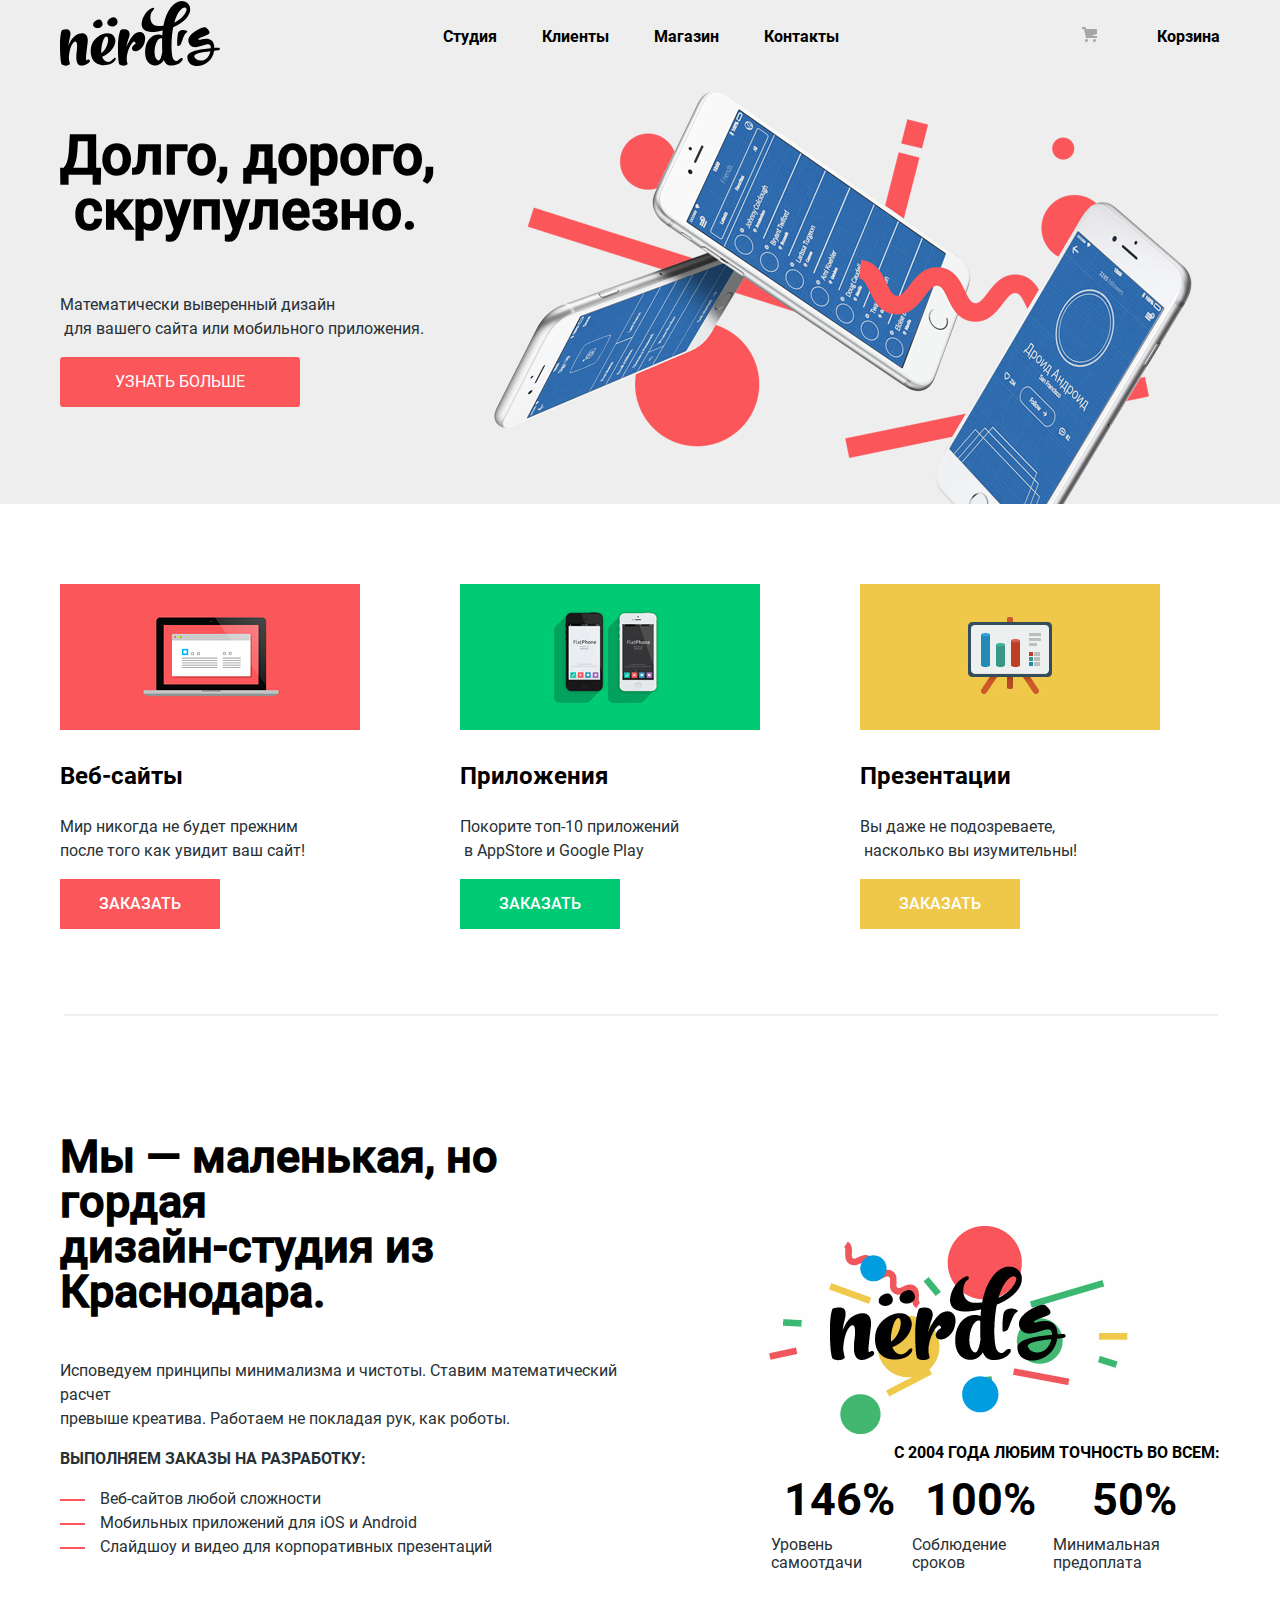
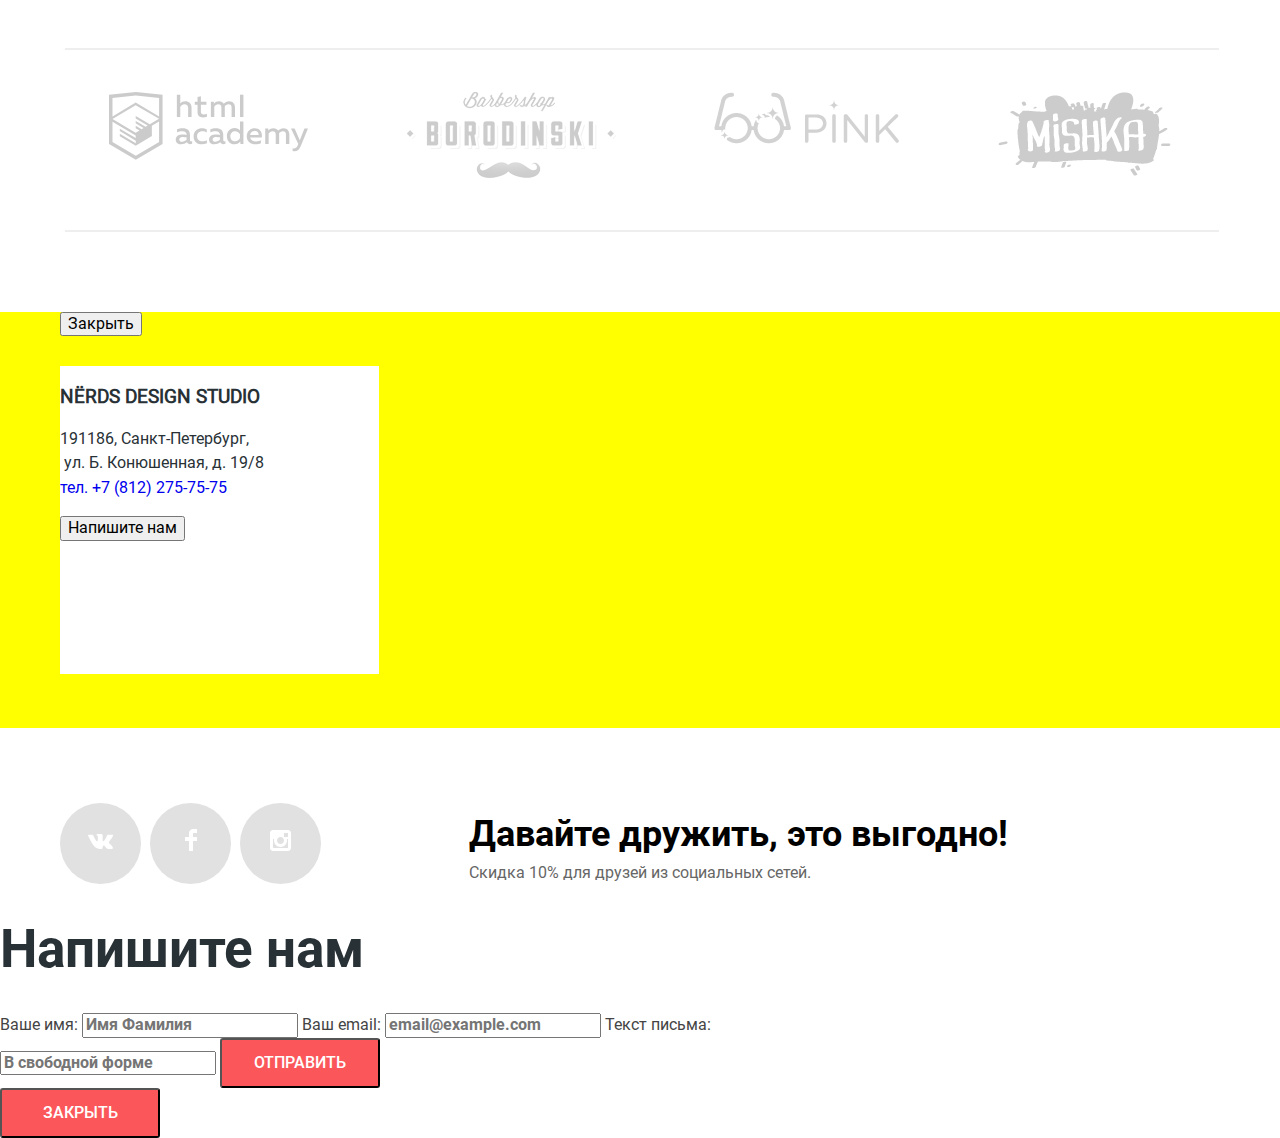
==== index.html @ 0675bfbb "Главная на FLEX" ====
<!DOCTYPE HTML>
<html class="page" lang="ru">
<head>
	<meta charset="utf-8">
	<title>Проект Nerds</title>
  <link rel="stylesheet"  href="css/normolize.css">
  <link rel="stylesheet"  href="css/style.css">
  <link rel="icon" href="favicon.ico">
</head>

<body class="page-body">

<header class="main-header">

		<nav class="main-nav">
			<div class="main-nav-wrapper">
			 <div class="container">
		      <a class="main-logo" href="index.html" ><img src="img/nerds-logo.svg" width="160" height="65" alt="логотип Нердс"></a>
     <ul class="nav-list">
			<li class="nav-item"><a href="blank.html">Студия
			</a></li>
			<li class="nav-item"><a href="blank.html">Клиенты</a></li>
			<li class="nav-item"><a href="catalog.html">Магазин</a></li>
			<li class="nav-item"><a href="blank.html">Контакты</a></li>
		</ul>
		<div class="icon-cart">
      <a class="item-cart" href="blank.html">

        Корзина</a>
    </div>
</div>
</div>
	  </nav>

</header>

<div class="main-slider-wrapper">
<section class="slider" >

	    <h1>Проект Нёрдс</h1>
          <h2>Слайдер</h2>

<div class="container">
		<ul class="slider-list" >

			<li class="slide1">


        <div class="slide1-info"> <h3>Долго, дорого,<br>  скрупулезно.</h3>
		<p>Математически выверенный дизайн<br>  для вашего сайта или мобильного приложения.</p>
		<a class="slider-info" href="blank.html">УЗНАТЬ БОЛЬШЕ</a>
        </div>
  <div class="slide1-img"><img src="img/nerds-index-slide1.png" width="760" height="430" alt="слайд с телефонами">
  </div>
        <div  class="slide-radio">
          <input type="radio" name="slider" value="1" checked >
          <input type="radio" name="slider" value="2">
          <input type="radio" name="slider" value="3">
        </div>
  </li>

				<li class="slide2">
					<h3>Любим математику  как никто другой</h3>
		<p>Никакого креатива, только математические формулы<br> для расчета идеальных пропорций</p>
          <a class="slider-info" href="blank.html">УЗНАТЬ БОЛЬШЕ</a>
		<img src="img/nerds-index-slide2.png" width="760" height="431" alt="слайд с мониторами">
				</li>
				<li class="slide3">
					<h3>Только ночь,
только хардкор</h3>
		<p>Работать днем, как все? Мы против этого.<br>
Ближе к полуночи работа только начинается.</p>
          <a class="slider-info" href="blank.html">УЗНАТЬ БОЛЬШЕ</a>
		<img src="img/nerds-index-slide3.png" width="760" height="431" alt="слайд с планшетами">
        </li>
			</ul>
 </div>
  </section></div>


   	<section class="services">
     		<h2>Наши работы</h2>
<div class="container">
		<ul class="services-list">

			<li class="services-web">
				<img src="img/illustration-1.png" width="300" height="146" alt="фото компьютера">
				<h3>Веб-сайты</h3>
				<p>Мир никогда не будет прежним <br> после того как увидит ваш сайт!</p>
				<a class="services-order">заказать</a>
			  </li>
			<li class="services-app">
				<img src="img/illustration-2.png" width="300" height="146" alt="фото телефонов">
				<h3>Приложения</h3>
				<p>Покорите топ-10 приложений <br>  в AppStore и Google Play</p>
				<a class="services-order">заказать</a>
			</li>
			<li class="services-presentetion">
				<img src="img/illustration-3.png" width="300" height="146" alt="фото экрана">
				<h3>Презентации</h3>
				<p>Вы даже не подозреваете, <br>  насколько вы изумительны!</p>
				<a class="services-order">заказать</a>
			</li>
					</ul></div>
	</section>

<div class="container">
	<section class="advantages">

		<h2>Преимушества</h2>
			<div class="advantages-info">
				<h3>Мы — маленькая, но гордая  <br>дизайн-студия из Краснодара.</h3>
				<p>Исповедуем принципы минимализма и чистоты. Ставим математический расчет  <br>превыше креатива. Работаем не покладая рук, как роботы.</p>
        <strong>Выполняем заказы на разработку:</strong>
        <ul class="info-list">
					<li class="info-item">	Веб-сайтов любой сложности</li>
					<li class="info-item">	Мобильных приложений для iOS и Android</li>
					<li class="info-item">	Слайдшоу и видео для корпоративных презентаций</li>
				</ul>
			</div>
			<div class="advantages-statistick">
			<img src="img/nerds-illustration1.png" width="360" height="208" alt="логотип Нердс" >
			<table class="table">
				<caption class="caption"><b>с 2004 года Любим точность во всем:</b></caption>
		<thead>
    <tr>
        <td>146%</td>
				<td>100%</td>
				<td>50%</td></tr>
		</thead>
		<tbody>
    <tr>
				<td>Уровень самоотдачи</td>
				<td>Соблюдение  сроков</td>
				<td>Минимальная  предоплата</td>
    </tr>
		</tbody>
			</table>
	</div>

	</section>
</div>
<div class="container">
	<section class="sites">

		<h2>Наши работы</h2>
		<ul class="sites-list">
			<li class="sites-item">
				<a href="http://https://htmlacademy.ru/"><img src="img/Group5.svg" width="199" height="67" alt="логотип htmlacademy"></a>
			</li>
			<li class="sites-item">
				<a href="blank.html"><img src="img/logo-2.svg" width="209" height="90" alt="логотип бородинский" ></a>
			</li>
			<li class="sites-item">
				<a href="blank.html"><img src="img/logo-3.svg" width="185" height="52" alt="логтип пинк"></a>
			</li>
			<li class="sites-item">
				<a href="blank.html"><img src="img/logo-4.svg" width="173" height="84" alt="логотип мишка"></a>
			</li>
		</ul>

	</section>
</div>

<footer class="footer">
  <section class="location">
  <h2>Как до нас добраться</h2>
  <div class="container"><div class="contacts">


		<h3>NЁRDS DESIGN STUDIO</h3>
		<p>191186, Санкт-Петербург,<br>  ул. Б. Конюшенная, д. 19/8  <br><a href="tel:+78122757575">тел. +7 (812) 275-75-75</a></p>
		<button type="submit">Напишите нам</button>

	</div>
  <button class="btn-close" type="button" >Закрыть</button></div>
</section>
  <div class="container">

    <div class="main-footer">
  	<ul class="social-list">
		<li class="social-item"><a href="blank.html"><img src="img/vk-icon.svg" width="26" height="15" alt="мы в вконтакте"> </a>
		</li>
		<li class="social-item"><a href="blank.html"><img src="img/fb-icon.svg" width="12" height="22" alt="мы в фейсбуке"> </a>
		</li>
		<li class="social-item"><a href="blank.html"><img src="img/insta-icon.svg" width="21" height="21" alt="мы в инстаграме"> </a></li>
	</ul>
    <div class="social-info">
	<h3>Давайте дружить, это выгодно!</h3>
	<p>Скидка 10% для друзей из социальных сетей.</p>
  </div>
    </div>
    </div>
</footer>
<section class="info-send">
	<h3>Напишите нам</h3>
  <div class="modal-form"  >
	<form class="form-login"  action="https://echo.htmlacademy.ru" method="post">
		<label class="user" for="fname">Ваше имя:</label>
		<label class="username"><input class="login-user" type="text" id="fname" name="fname" placeholder="Имя Фамилия"></label>
		<label class="user" for="send-email">Ваш email:</label>
		<label class="email">
		<input  type="email" id="send-email" name="send-email" placeholder="email@example.com"></label>
		<label class="user" for="text-letter">Текст письма:</label>
		<label class="text"><input  type="text" id="text-letter" name="text-letter" placeholder="В свободной форме"></label>
		<button class="btn btn-send " type="submit">Отправить</button>
</form>
  </div>
<button class="btn btn-close" type="button" >закрыть</button>
</section>



</body>
</html>
---- css/normolize.css ----
/*! normalize.css v8.0.1 | MIT License | github.com/necolas/normalize.css */

/* Document
   ========================================================================== */

/**
 * 1. Correct the line height in all browsers.
 * 2. Prevent adjustments of font size after orientation changes in iOS.
 */

html {
  line-height: 1.15; /* 1 */
  -webkit-text-size-adjust: 100%; /* 2 */
}

/* Sections
   ========================================================================== */

/**
 * Remove the margin in all browsers.
 */

body {
  margin: 0;
}

/**
 * Render the `main` element consistently in IE.
 */

main {
  display: block;
}

/**
 * Correct the font size and margin on `h1` elements within `section` and
 * `article` contexts in Chrome, Firefox, and Safari.
 */

h1 {
  font-size: 2em;
  margin: 0.67em 0;
}

/* Grouping content
   ========================================================================== */

/**
 * 1. Add the correct box sizing in Firefox.
 * 2. Show the overflow in Edge and IE.
 */

hr {
  box-sizing: content-box; /* 1 */
  height: 0; /* 1 */
  overflow: visible; /* 2 */
}

/**
 * 1. Correct the inheritance and scaling of font size in all browsers.
 * 2. Correct the odd `em` font sizing in all browsers.
 */

pre {
  font-family: monospace, monospace; /* 1 */
  font-size: 1em; /* 2 */
}

/* Text-level semantics
   ========================================================================== */

/**
 * Remove the gray background on active links in IE 10.
 */

a {
  background-color: transparent;
}

/**
 * 1. Remove the bottom border in Chrome 57-
 * 2. Add the correct text decoration in Chrome, Edge, IE, Opera, and Safari.
 */

abbr[title] {
  border-bottom: none; /* 1 */
  text-decoration: underline; /* 2 */
  text-decoration: underline dotted; /* 2 */
}

/**
 * Add the correct font weight in Chrome, Edge, and Safari.
 */

b,
strong {
  font-weight: bolder;
}

/**
 * 1. Correct the inheritance and scaling of font size in all browsers.
 * 2. Correct the odd `em` font sizing in all browsers.
 */

code,
kbd,
samp {
  font-family: monospace, monospace; /* 1 */
  font-size: 1em; /* 2 */
}

/**
 * Add the correct font size in all browsers.
 */

small {
  font-size: 80%;
}

/**
 * Prevent `sub` and `sup` elements from affecting the line height in
 * all browsers.
 */

sub,
sup {
  font-size: 75%;
  line-height: 0;
  position: relative;
  vertical-align: baseline;
}

sub {
  bottom: -0.25em;
}

sup {
  top: -0.5em;
}

/* Embedded content
   ========================================================================== */

/**
 * Remove the border on images inside links in IE 10.
 */

img {
  border-style: none;
}

/* Forms
   ========================================================================== */

/**
 * 1. Change the font styles in all browsers.
 * 2. Remove the margin in Firefox and Safari.
 */

button,
input,
optgroup,
select,
textarea {
  font-family: inherit; /* 1 */
  font-size: 100%; /* 1 */
  line-height: 1.15; /* 1 */
  margin: 0; /* 2 */
}

/**
 * Show the overflow in IE.
 * 1. Show the overflow in Edge.
 */

button,
input { /* 1 */
  overflow: visible;
}

/**
 * Remove the inheritance of text transform in Edge, Firefox, and IE.
 * 1. Remove the inheritance of text transform in Firefox.
 */

button,
select { /* 1 */
  text-transform: none;
}

/**
 * Correct the inability to style clickable types in iOS and Safari.
 */

button,
[type="button"],
[type="reset"],
[type="submit"] {
  -webkit-appearance: button;
}

/**
 * Remove the inner border and padding in Firefox.
 */

button::-moz-focus-inner,
[type="button"]::-moz-focus-inner,
[type="reset"]::-moz-focus-inner,
[type="submit"]::-moz-focus-inner {
  border-style: none;
  padding: 0;
}

/**
 * Restore the focus styles unset by the previous rule.
 */

button:-moz-focusring,
[type="button"]:-moz-focusring,
[type="reset"]:-moz-focusring,
[type="submit"]:-moz-focusring {
  outline: 1px dotted ButtonText;
}

/**
 * Correct the padding in Firefox.
 */

fieldset {
  padding: 0.35em 0.75em 0.625em;
}

/**
 * 1. Correct the text wrapping in Edge and IE.
 * 2. Correct the color inheritance from `fieldset` elements in IE.
 * 3. Remove the padding so developers are not caught out when they zero out
 *    `fieldset` elements in all browsers.
 */

legend {
  box-sizing: border-box; /* 1 */
  color: inherit; /* 2 */
  display: table; /* 1 */
  max-width: 100%; /* 1 */
  padding: 0; /* 3 */
  white-space: normal; /* 1 */
}

/**
 * Add the correct vertical alignment in Chrome, Firefox, and Opera.
 */

progress {
  vertical-align: baseline;
}

/**
 * Remove the default vertical scrollbar in IE 10+.
 */

textarea {
  overflow: auto;
}

/**
 * 1. Add the correct box sizing in IE 10.
 * 2. Remove the padding in IE 10.
 */

[type="checkbox"],
[type="radio"] {
  box-sizing: border-box; /* 1 */
  padding: 0; /* 2 */
}

/**
 * Correct the cursor style of increment and decrement buttons in Chrome.
 */

[type="number"]::-webkit-inner-spin-button,
[type="number"]::-webkit-outer-spin-button {
  height: auto;
}

/**
 * 1. Correct the odd appearance in Chrome and Safari.
 * 2. Correct the outline style in Safari.
 */

[type="search"] {
  -webkit-appearance: textfield; /* 1 */
  outline-offset: -2px; /* 2 */
}

/**
 * Remove the inner padding in Chrome and Safari on macOS.
 */

[type="search"]::-webkit-search-decoration {
  -webkit-appearance: none;
}

/**
 * 1. Correct the inability to style clickable types in iOS and Safari.
 * 2. Change font properties to `inherit` in Safari.
 */

::-webkit-file-upload-button {
  -webkit-appearance: button; /* 1 */
  font: inherit; /* 2 */
}

/* Interactive
   ========================================================================== */

/*
 * Add the correct display in Edge, IE 10+, and Firefox.
 */

details {
  display: block;
}

/*
 * Add the correct display in all browsers.
 */

summary {
  display: list-item;
}

/* Misc
   ========================================================================== */

/**
 * Add the correct display in IE 10+.
 */

template {
  display: none;
}

/**
 * Add the correct display in IE 10.
 */

[hidden] {
  display: none;
}
---- css/style.css ----
/*Fonts*/

@font-face{
	font-family: "Roboto";
	src: url("../fonts/roboto.woff2") format("woff2"),
	url("../fonts/roboto.woff") format("woff");
	font-weight: 400;
	font-style: normal;
	}

@font-face{
	font-family: "Robotobold";
	src: url("../fonts/robotobold.woff2") format("woff2"),
	url("../fonts/robotobold.woff") format("woff");
	font-weight: 700;
	font-style: normal;
	}

@font-face{
	font-family: "Robotomedium";
	src: url("../fonts/robotomedium.woff2") format("woff2"),
	url("../fonts/robotomedium.woff") format("woff");
	font-weight: 500;
	font-style: normal;
	}


/* Variables */

 :root{
 	--basic-dark: #000000;
 	  --basic-black: #283136;
 	  --basic-white: #FFFFFF;
 	  --basic-grey: #444444;
 	  --basic-extra-grey: #4D4D4D;
 	  --basic-red: #FB565A;
 	  --basic-green:#00CA74;
 	  --basic-yellow:#EFC849;
 	  --special:#EEEEEE;
 }

 /* Global */
.page{
  height: 100%;
}
 .page-body{
   min-height: 100%;
   display: grid;
   grid-template-rows: min-content 1fr min-content ;
   align-content: start;
 	font-family: "Roboto", Arial, sans-serif ;
 	font-weight: 400;
 	font-style: normal;
 	font-size: 16px;
 	line-height: 24px;

   color: var(--basic-black);
   background-position: top center;
   background-repeat: no-repeat;
 	 }

.container{
  width: 1160px;
    padding: 0 10px;
  margin: 0 auto;
  }
 img{
 	max-width: 	100%;
 	height: 	auto;
 }
 a{
   vertical-align: middle;
   text-align: center;
  	text-decoration: none;

 	 }
 li{
   list-style: none;
 }

 h1,
 h2{
 	display: none;
 }
 .btn{
 	font-family: "Robotomedium", Arial, sans-serif ;
 	font-style: normal;
 	font-size: 16px;
 	line-height: 18px;
 	color: var(--basic-white);
	background-color: var(--basic-red);
	text-transform: uppercase;
	width: 160px;
	height: 50px;
	border-radius: 3px;
 }
 .btn:hover{
background-color: #E74246;
 }
 .btn:active{
 	background-color: #D7373B;
 }


 .main-nav-wrapper{
   width: 100%;
   background-color: var(--special);
 }
 /* main-nav*/

 .main-nav-wrapper .container{
   display: flex;
   justify-content: space-between;
   align-items: center;

    }
 .main-logo{
   align-self: flex-start;
   margin: 0;
   padding: 0 ;
 }

.nav-list{
  display: flex;
  flex-wrap: wrap;
  justify-content: start;
  align-items: center;
  list-style: none;
  margin:0;
  padding: 0;
 }

 .nav-item{
  padding-right: 45px
 }

 .nav-list a{
  font-family: "Robotobold", Arial, sans-serif ;
 	font-size: 16px;
 	line-height: 30px;
 	color: var(--basic-dark);
 	text-decoration: none;
  }
  .nav-list a:visited{
  text-decoration: underline;
  }

  .nav-list a:hover{
  	color: var(--basic-red);
  }
  .nav-list a:active{
  	color: var(--basic-dark);
  opacity: 0.3;
  }
.icon-cart{

  max-width: 150px;
  min-height: 30px;
  text-align: right;
    }

 .item-cart{
  padding-left: 50px;
    font-size: 16px;
 	  line-height: 30px;
 	  color: var(--basic-dark);
    font-family: "Robotobold", Arial, sans-serif;
    text-decoration: none;
    position: relative;
     }
.item-cart::before{
  content: "";
  position: absolute;
  width: 15px;
  height: 15px;
  top: 0;
  left:-25px;
  background-image: url("../img/cart-icon.svg");
  background-repeat: no-repeat;
  background-position: 0 0;
  }

 /* slider*/
.main-slider-wrapper{
  width: 100%;
  margin: 0 ;
  padding: 0;
  background-color: var(--special);
}
.slider-list{
  margin: 0;
  padding: 0;
}

.slider-list .slide1{
  position: relative;
  width: 1160px;
  display: flex;
  justify-content: flex-start;
  margin: 0;
  padding: 0;
  min-height: 431px;
}

.slide1-img{
  position: absolute;
  width: 760px;
  height: 431px;
  margin-right: 0;
  right: 0;
}
.slide-radio{
  width: 90px;
  position: absolute;
  bottom: -120px;
  left: -580px;
}
 .slide1 h3{
font-size: 55px;
line-height: 55px;
font-family: "Robotomedium", Arial, sans-serif;
color: var(--basic-dark);
 }
 .slide1-info a{
   display: flex;
   width: 240px;
   height: 50px;
   background-color: var(--basic-red);
   justify-content: center;
   align-items: center;
  color: var(--basic-white);
   border-radius: 3px;
 }
 .slide1-info a:hover{
   background-color: #E74246;
 }
 .slide1-info a:active{
   background-color: #D7373B;
 }
/* Надо будет скрыть другим способом   */
 .slider-list .slide2,
 .slide3{
  display: none;
 }


/* services*/
.services{
  width: 100%;
  margin: 0;
  padding: 0;
}
.services-list {
     display: flex;
    flex-direction: row;
  flex-wrap: wrap;
  justify-content: flex-start;
  margin:0;
  padding: 0;
  align-content: center;
  padding-top: 80px;

  }


.services-web,
.services-app,
.services-presentation
{
  width: 300px;
  min-height: 350px;
  margin-right: 100px;
  position: relative;
  }


.service-list li:nth-child(n3){
  margin-right: 0;

}
.services-list a{
  display: flex;
  justify-content: center;
  align-items: center;
  text-transform: uppercase;
  color: var(--basic-white);
  font-family: "Robotomedium",Arial,sans-serif;
  font-size: 16px;
  line-height: 18px;
  width: 160px;
  height: 50px;
  background-color: red;
}



.services h3{

	font-family: "Robotobold", Arial, sans-serif;
	color: var(--basic-dark);
	font-size: 24px;
	line-height: 30px;
}

.services-web a{
    background-color: #FB565A;
}

.services-web a:hover{
  background-color: #E74246 ;
}
.services-web a:active{
  background-color: #D7373B;
}

.services-app a{
	background-color: #00CA74;
}
.services-app a:hover{
	background-color: #00BC6C;
}
.services-app a:active{
	background-color: #00AA62;
}
.services-presentetion a{
	background-color: #EFC84A;
}
.services-presentetion a:hover{
	background-color: #EAB534;
}
.services-presentetion a:active{
	background-color: #E5A722;
}



/* Advantages*/

.advantages{
  width: 1160px;
  display: flex;
  flex-direction: row;
  align-content: center;
  margin: 0 ;
  padding: 0;
  margin-bottom: 73px;
 }
.advantages-info{
  align-self: start;
  margin-left: 0;
  margin-top: 155px;
  margin-right: 150px;

}
.advantages-statistick{
  align-self: end;
  margin-right: 0;
  margin-top: 121px;
}


.advantages-info h3{
	font-family: "Robotomedium", Arial, sans-serif;
	color: var(--basic-dark);
	font-size: 45px;
	line-height: 45px;
}
.advantages-info strong{
	font-family: "Robotobold", Arial, sans-serif;
	text-transform: uppercase;
}



.info-list li::before {
  content: "";
  position: absolute;
  width: 25px;
  height: 2px;
  background-color: var(--basic-red);
  transform-origin: center;
  transform: translate(-40px, 12px);
}


.table .caption{
	font-family: "Robotobold", Arial, sans-serif;

	color: var(--basic-dark);
	text-transform: uppercase;
  text-align: right;

}
thead td{
  text-align: center;
	font-family: "Robotobold", Arial, sans-serif;
	color: var(--basic-dark);
	font-size: 45px;
	line-height: 64px;
	}
tbody td{
  padding-right: 0;
	color: var(--basic-black);
	font-size: 16px;
	line-height: 18px;
}
.advantages::after{
  content: "";
  position: absolute;
  width: 1158px;
  height: 2px;
  background-image: url("../img/Rectangle16.svg");
  margin-top: 80px;
}

/*Sites*/
.sites{
  position: relative;
  min-height: 184px;
  width: 1160px;
  margin-bottom: 80px;
}


.sites-list{
   display: flex;
    flex-direction: row;
    flex-wrap: wrap;
    justify-content: space-around;
  align-content: center;
    min-height: 184px;
  width: 1160px;
  margin: 0;
  padding: 0;

}

.sites-list::before{
  content: "";
  position: absolute;
  width: 1158px;
  height: 2px;
  background-image: url("../img/Rectangle16.svg");
  top: 0;

}
.sites-list::after{
  content: "";
  position: absolute;
  width: 1158px;
  height: 2px;
  bottom:0;
  background-image: url("../img/Rectangle16.svg");

}


/* Footer*/
.footer{

}
.location{
  display: block;
  width: 100%;
  height: 416px;
  background-color: yellow;

}
.contacts{
  display: block;
  position: absolute;
  width: 319px;
  min-height: 308px;
  background-color: var(--basic-white);
  margin-top:54px;

}

.main-footer{
  display: flex;
  justify-content: space-between;
  width: 1060px;
  min-height:81px;
  margin-top: 75px;
}

.social-list{
display: flex;
justify-content: flex-start;
align-items: center;
margin:0;
padding: 0;
}

.social-info{
  align-self: flex-end;
  margin: 0;
  padding: 0;
  min-width: 660px;
  max-height: 81px;
  margin-left: 139px;
  margin-right: 98px;
}

.social-info h3{
  margin: 0;
	font-family: "Robotobold", Arial, sans-serif;
	color: var(--basic-dark);
	font-size: 36px;
	line-height: 36px;
  margin-bottom: 10px;

}
.social-info p{
  margin:0;
	color: #666666;
	font-size: 16px;
	line-height: 22px;

}


.social-list li {
  display: flex;
  justify-content: center;
  align-items: center;
  margin-right: 9px;
  width: 81px;
  height: 81px;
  border-radius: 50%;
  background-color: #E1E1E1;
 }
 .social-list li:hover{
background-color: #E74246;
 }
 .social-list li:active{
 	background-color: #D7373B;
 }

  /* Modal*/
.info-send{
  max-width: 960px;
  max-height: 590px;
  font-family: "Robotobold", Arial, sans-serif;
  font-size: 45px;,Arial,sans-serif
  line-height: 52px;
}
.modal-form{
  max-width: 760px;
  max-height: 256px;
  font-family: "Robotobold", Arial, sans-serif;
  font-size: 16px;
  line-height: 18px;
}
.modal-form .user{
    font-family: "Roboto", Arial, sans-serif;
  font-size: 16px;
  line-height: 18px;
  color: var(--basic-grey);
}



/* CATALOG*/


.heading h3{
  font-family: "Robotomedium", Arial, sans-serif;
  text-align: center;
  font-size: 55px;
  line-height: 55px;
  color: var(--basic-dark);
  width:  1440px ;
  height: 240px;
margin: 0 auto;
 vertical-align: middle;
}


/*    Grid*/

.main-grid-catalog{
  display: grid;
  grid-template-columns: 260px 1fr 1fr;

}
.filter{
  grid-column: 1;
  grid-row: 1/-1;
  font-size: 16px;
  line-height: 19px;
  }
.filter-name{
  font-family: "Robotobold",Arial,sans-serif;
 font-size: 18px;
  line-height: 30px;

}

.sorting{
  width: 760px ;
  grid-column: 2/3;
  grid-row: 1/-1;
  padding-left: 60px;
}






/*Navigation*/

.layout-price h3{
	text-transform: uppercase;
	font-family: "Robotobold",Arial,sans-serif;
	font-size: 18px;
	line-height: 30px;
	color: var(--basic-dark);
}

.filter-info{
	font-family: "Roboto",Arial,sans-serif;
	font-size: 16px;
	line-height: 19px;
	color: var(--basic-black);
}


.layout-price{
width: 360px;
height: 231px;
font-family: "Roboto",Arial,sans-serif;
text-align: center;
font-size: 16px;
line-height: 18px;
color: #666666;
background-color: #EEEEEE;
 }

 .btn-layout{
 	width: 200px;
 	height: 50px;
 	}
 .btn-next{
 	width: 260px;
 	height: 50px;
 	 	border:none;
 	color:var(--basic-dark);
 	background-color: var(--special);
 }
 .layout-number a{
color: #000 !important;
text-align: center;
font-family: "Robotomedium",Arial,sans-serif;
background-color: var(--special);
width: 50px;
height: 50px;
font-size: 16px;
line-height: 18px;

 }
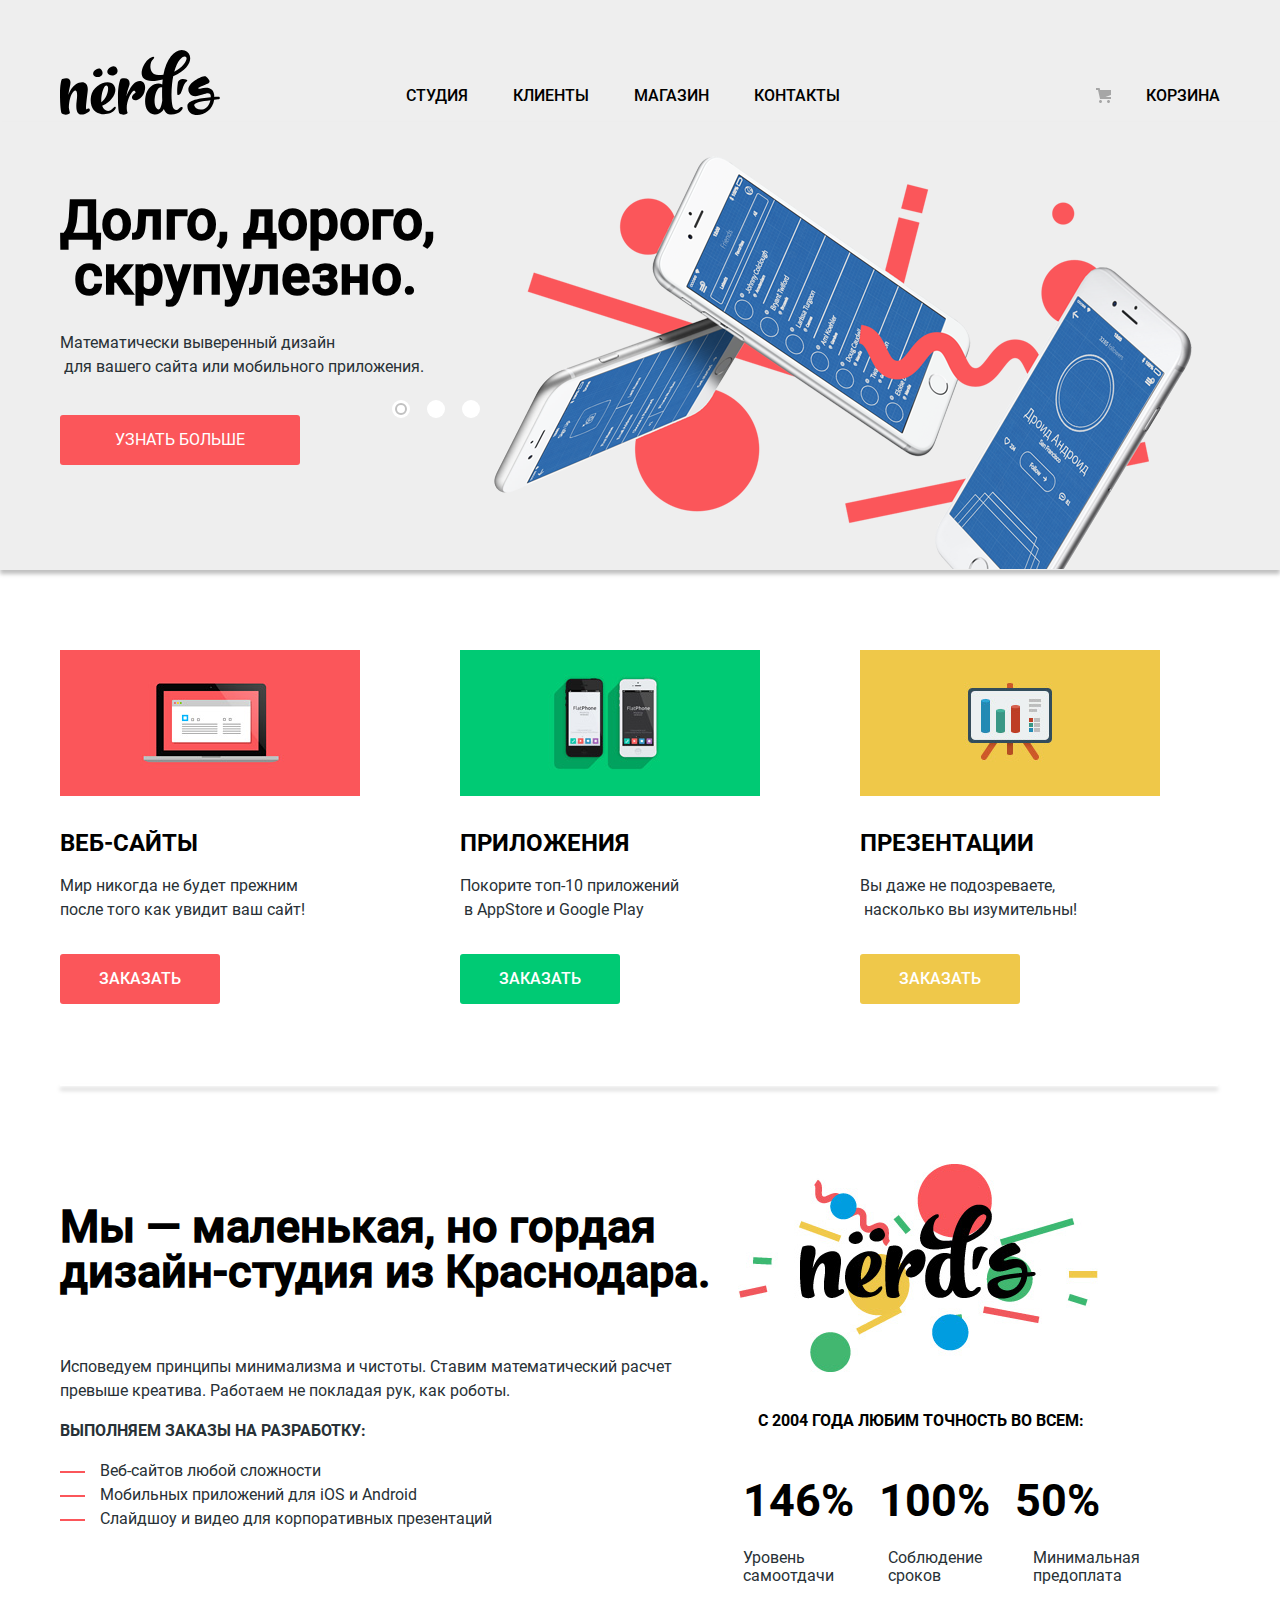
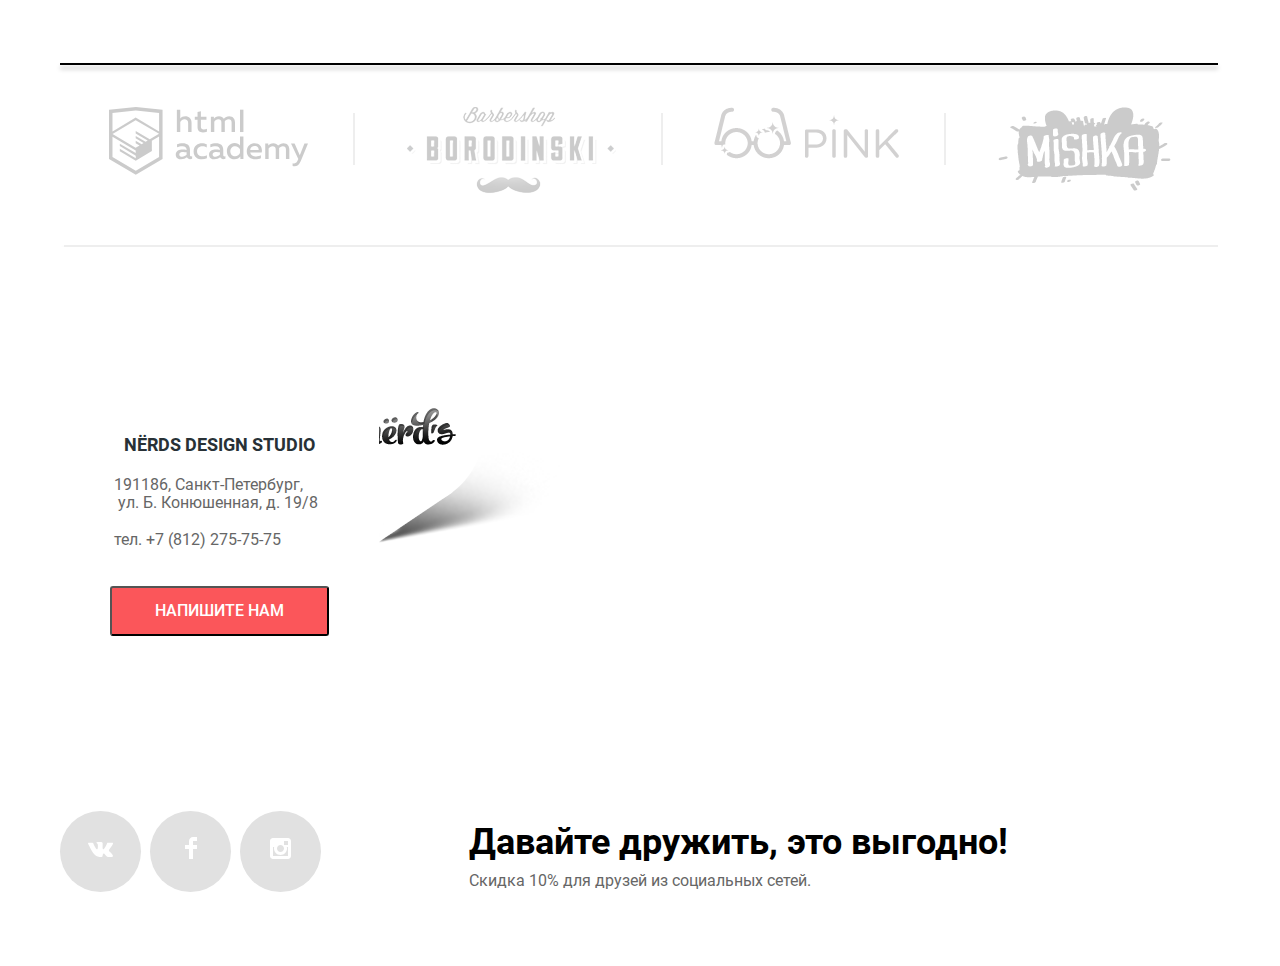
==== commit b1bc461c: "защита Проекта" ====
--- a/index.html
+++ b/index.html
@@ -15,16 +15,20 @@
 		<nav class="main-nav">
 			<div class="main-nav-wrapper">
 			 <div class="container">
-		      <a class="main-logo" href="index.html" ><img src="img/nerds-logo.svg" width="160" height="65" alt="логотип Нердс"></a>
+		      <a class="main-logo" href="index.html" ><svg xmlns="http://www.w3.org/2000/svg" width="160" height="66" viewBox="0 0 160 66" fill="none">
+            <path fill-rule="evenodd" clip-rule="evenodd" d="M48.031 24.783C51.682 28.757 59.647 25.158 57.062 19.861C55.336 16.305 52.75 17.13 50.904 18.041C47.208 19.82 46.509 23.088 48.031 24.783ZM42.105 22.002C44.481 26.868 37.168 30.173 33.813 26.523C32.415 24.968 33.058 21.963 36.449 20.33C38.146 19.494 40.522 18.734 42.105 22.002ZM157.936 50.374C156.715 50.5332 155.442 50.6425 154.221 50.7474L154.179 50.751V50.807C151.764 68.171 127.991 71.038 127.4 57.406C127.131 51.239 138.993 49.456 150.798 48.318C151.007 42.9112 147.233 44.1234 142.648 45.5959C137.829 47.1437 132.115 48.979 129.19 43.717C124.171 34.692 143.822 25.779 145.918 27.615C152.271 33.1766 149.4 34.2063 144.727 35.8824L144.539 35.95C135.049 39.36 138.748 40.057 140.028 39.676C147.597 37.423 154.394 38.636 154.34 47.993C154.955 47.9419 155.557 47.9025 156.154 47.8634L156.154 47.8634C156.807 47.8207 157.452 47.7784 158.097 47.722C160.403 47.507 160.564 50.157 157.936 50.374ZM150.422 51.13C141.298 52.158 133.409 53.566 134.269 56.485C135.985 62.058 147.846 63.303 150.422 51.13ZM117.79 34.23C116.975 39.88 116.996 45.881 117.678 45.918C118.012 45.937 119.982 45.572 120.617 44.411C121.226 43.2934 121.794 41.7543 122.388 40.141L122.388 40.1409L122.388 40.1409L122.388 40.1408L122.388 40.1407L122.388 40.1406L122.388 40.1405C123.586 36.8907 124.895 33.3397 126.883 32.324C129.725 30.873 118.795 27.279 117.79 34.23ZM28.883 62.666C20.964 68.004 14.664 66.825 16.671 51.818C18.121 40.914 15.723 40.297 13.549 42.376C10.704 45.073 8.921 52.099 8.865 58.788C9.12323 60.3951 9.45828 61.9889 9.869 63.564C10.203 65.194 4.962 66.879 1.895 64.575C0.837 63.79 0 55.865 0 45.131C0 36.307 1.171 30.236 2.23 29.956C10.259 27.765 11.542 31.304 9.813 37.937C9.12537 40.5343 8.65871 43.1851 8.418 45.861C10.091 41.197 12.489 37.376 15.221 35.688C22.637 31.024 28.826 33.215 27.655 42.489C25.648 59.069 25.481 61.316 27.265 60.024C29.496 58.45 30.945 61.262 28.883 62.666ZM41.766 65.142C47.176 65.761 52.807 64.074 54.982 60.59C56.821 57.667 55.316 56.655 53.197 59.015C48.737 64.131 44.109 61.826 42.158 56.655L42.66 56.487C52.082 52.721 57.992 42.493 54.257 36.704C49.126 28.723 33.069 35.86 31.061 47.045C29.221 57.386 34.016 64.299 41.766 65.142ZM41.377 53.172C47.232 49.013 49.183 39.852 47.566 37.267C45.838 34.57 42.492 38.784 41.321 49.013C41.21 50.474 41.21 51.878 41.377 53.172ZM77.125 51.051C79.188 50.376 81.494 48.499 83.091 45.992C83.538 45.289 83.914 44.657 84.43 43.012C84.3675 43.2111 84.3915 43.1204 84.4509 42.8953C84.5588 42.4863 84.7839 41.6335 84.82 41.271C84.82 41.215 84.876 40.932 84.932 40.822C86.157 33.965 81.921 30.086 76.065 33.009C72.776 34.638 68.706 40.822 66.253 47.51C66.866 43.912 67.925 40.484 69.096 37.111C71.103 31.154 67.368 28.119 60.956 29.862C59.896 30.143 57.945 37.955 57.945 46.779C57.945 57.513 58.503 63.695 59.562 64.483C62.628 66.843 68.092 65.101 67.535 63.527C67.3189 62.9291 67.1554 62.3284 66.9926 61.7303L66.977 61.673C66.977 61.504 66.977 61.335 66.922 61.167C65.861 54.196 69.933 44.532 73.278 41.946C74.17 41.215 75.396 41.721 75.564 43.632C72.832 44.981 71.94 47.342 71.94 48.353C71.94 51.107 74.727 51.781 77.125 51.051Z" fill="black"/>
+            <path fill-rule="evenodd" clip-rule="evenodd" d="M113.207 27.161C112.726 29.6539 112.354 32.1666 112.092 34.692C111.033 44.752 111.48 53.688 112.705 57.678C113.431 59.815 116.162 62.624 118.783 59.701C121.626 56.498 124.75 58.352 120.957 62.117C118.617 64.422 114.268 65.995 109.918 65.545C106.795 65.152 104.9 63.13 103.784 60.04C103.34 60.938 102.837 61.725 102.224 62.342C100.105 64.535 97.539 65.772 94.25 65.434C87.613 64.704 83.712 57.511 85.551 47.281C87.503 36.49 96.87 32.556 102.279 35.424C102.391 34.075 102.502 32.725 102.614 31.32C102.642 31.1795 102.655 31.039 102.669 30.8985C102.683 30.758 102.697 30.6175 102.724 30.477C101.079 30.8387 99.424 31.1575 97.762 31.433C73.787 35.423 82.04 15.864 87.894 10.75C94.53 5.017 95.254 8.895 93.191 10.188C89.511 12.548 87.894 26.093 98.432 26.093C100.161 26.093 101.778 25.981 103.394 25.812C106.685 7.49 116.665 -1.391 124.75 1.532C133.726 4.792 132.779 19.067 113.207 27.161ZM102.279 51.554C102.055 48.012 102.055 44.022 102.112 39.918C102.112 39.6576 102.127 39.3974 102.141 39.1449C102.155 38.9068 102.168 38.6754 102.168 38.457C98.822 36.939 95.533 42.11 94.695 49.249C93.749 57.622 97.483 62.062 99.603 60.04C101.22 58.409 102.056 53.237 102.279 51.554ZM126.365 8.389C124.581 5.747 118.058 8.951 114.267 22.721C123.802 18.167 127.593 10.299 126.365 8.389Z" fill="black"/>
+          </svg>
+          </a>
      <ul class="nav-list">
 			<li class="nav-item"><a href="blank.html">Студия
 			</a></li>
-			<li class="nav-item"><a href="blank.html">Клиенты</a></li>
-			<li class="nav-item"><a href="catalog.html">Магазин</a></li>
-			<li class="nav-item"><a href="blank.html">Контакты</a></li>
+			<li class="nav-item"><a class="nav-link" href="blank.html">Клиенты</a></li>
+			<li class="nav-item"><a class="nav-link" href="catalog.html">Магазин</a></li>
+			<li class="nav-item"><a class="nav-link" href="blank.html">Контакты</a></li>
 		</ul>
 		<div class="icon-cart">
-      <a class="item-cart" href="blank.html">
+      <a class="item-cart nav-link" href="blank.html">
 
         Корзина</a>
     </div>
@@ -37,55 +41,60 @@
 <div class="main-slider-wrapper">
 <section class="slider" >
 
-	    <h1>Проект Нёрдс</h1>
-          <h2>Слайдер</h2>
-
-<div class="container">
-		<ul class="slider-list" >
-
-			<li class="slide1">
-
-
-        <div class="slide1-info"> <h3>Долго, дорого,<br>  +	    <h1 class="visually-hidden">Проект Нёрдс</h1>
+          <h2 class="visually-hidden">Слайдер</h2>
+
+<div class="container">
+		<ul class="slider-list">
+
+			<li class="slide slide-current">
+
+        <div class="slide-about"> <h3>Долго, дорого,<br>   скрупулезно.</h3>
 		<p>Математически выверенный дизайн<br>   для вашего сайта или мобильного приложения.</p>
 		<a class="slider-info" href="blank.html">УЗНАТЬ БОЛЬШЕ</a>
         </div>
-  <div class="slide1-img"><img src="img/nerds-index-slide1.png" width="760" height="430" alt="слайд с телефонами">
-  </div>
-        <div  class="slide-radio">
-          <input type="radio" name="slider" value="1" checked >
-          <input type="radio" name="slider" value="2">
-          <input type="radio" name="slider" value="3">
-        </div>
-  </li>
-
-				<li class="slide2">
-					<h3>Любим математику  +  <div class="slide-img" ><img src="img/nerds-index-slide1.png" width="760" height="430" alt="слайд с телефонами">
+  </div>
+         </li>
+
+				<li class="slide ">
+					<div class="slide-about"> <h3>Любим математику   как никто другой</h3>
 		<p>Никакого креатива, только математические формулы<br> для расчета идеальных пропорций</p>
-          <a class="slider-info" href="blank.html">УЗНАТЬ БОЛЬШЕ</a>
-		<img src="img/nerds-index-slide2.png" width="760" height="431" alt="слайд с мониторами">
-				</li>
-				<li class="slide3">
-					<h3>Только ночь,
+            <a class="slider-info" href="blank.html">УЗНАТЬ БОЛЬШЕ</a></div>
+            <div class="slide-img" ><img src="img/nerds-index-slide2.png" width="760" height="431" alt="слайд с мониторами">
+          </div>
+        </li>
+				<li class="slide">
+					<div class="slide-about"> <h3>Только ночь,<br>
 только хардкор</h3>
 		<p>Работать днем, как все? Мы против этого.<br>
 Ближе к полуночи работа только начинается.</p>
           <a class="slider-info" href="blank.html">УЗНАТЬ БОЛЬШЕ</a>
-		<img src="img/nerds-index-slide3.png" width="760" height="431" alt="слайд с планшетами">
+          </div>
+          <div class="slide-img" ><img src="img/nerds-index-slide3.png" width="760" height="431" alt="слайд с планшетами">
+          </div>
         </li>
+
 			</ul>
+  <div class="slider-controls">
+  <button class="controls current" type="button" aria-label="Первый слайд"><i></i></button>
+  <button class="controls " type="button" aria-label="Второй слайд"><i></i></button>
+  <button class="controls" type="button" aria-label="Третий слайд"><i></i></button>
+
+
+</div>
  </div>
-  </section></div>
+  </section>
+</div>
 
 
    	<section class="services">
-     		<h2>Наши работы</h2>
+     		<h2 class="visually-hidden">Наши работы</h2>
 <div class="container">
 		<ul class="services-list">
-
 			<li class="services-web">
 				<img src="img/illustration-1.png" width="300" height="146" alt="фото компьютера">
 				<h3>Веб-сайты</h3>
@@ -106,13 +115,14 @@
 насколько вы изумительны!</p>
 				<a class="services-order">заказать</a>
 			</li>
-					</ul></div>
+					</ul>
+</div>
 	</section>
 
 <div class="container">
 	<section class="advantages">
 
-		<h2>Преимушества</h2>
+		<h2 class="visually-hidden">Преимушества</h2>
 			<div class="advantages-info">
 				<h3>Мы — маленькая, но гордая   <br>дизайн-студия из Краснодара.</h3>
@@ -153,50 +163,58 @@
 <div class="container">
 	<section class="sites">
 
-		<h2>Наши работы</h2>
+		<h2 class="visually-hidden">Наши работы</h2>
 		<ul class="sites-list">
 			<li class="sites-item">
-				<a href="http://https://htmlacademy.ru/"><img src="img/Group5.svg" width="199" height="67" alt="логотип htmlacademy"></a>
+				<a href="http://htmlacademy.ru/intensive/htmlcss"><img src="img/html_sites.svg" width="199" height="67" alt="логотип htmlacademy"></a>
 			</li>
 			<li class="sites-item">
-				<a href="blank.html"><img src="img/logo-2.svg" width="209" height="90" alt="логотип бородинский" ></a>
+				<a href="blank.html"><img src="img/borodinski.svg" width="209" height="90" alt="логотип бородинский" ></a>
 			</li>
 			<li class="sites-item">
-				<a href="blank.html"><img src="img/logo-3.svg" width="185" height="52" alt="логтип пинк"></a>
-			</li>
-			<li class="sites-item">
-				<a href="blank.html"><img src="img/logo-4.svg" width="173" height="84" alt="логотип мишка"></a>
+				<a href="blank.html"><img src="img/pink.svg" width="185" height="52" alt="логтип пинк"></a>
+			</li>
+			<li class="sites-item cur">
+				<a href="blank.html"><img src="img/mishka.svg" width="173" height="84" alt="логотип мишка"></a>
 			</li>
 		</ul>
 
 	</section>
 </div>
-
-<footer class="footer">
-  <section class="location">
-  <h2>Как до нас добраться</h2>
-  <div class="container"><div class="contacts">
-
-
-		<h3>NЁRDS DESIGN STUDIO</h3>
-		<p>191186, Санкт-Петербург,<br>  +<section class="location">
+  <img src="img/map-marker.svg" alt="Логотип Нердс на карте">
+  <iframe src="https://www.google.com/maps/embed?pb=!1m18!1m12!1m3!1d499.6548843040408!2d30.32205229927831!3d59.93845515293437!2m3!1f0!2f0!3f0!3m2!1i1024!2i768!4f13.1!3m3!1m2!1s0x4696310fca145cc1%3A0x42b32648d8238007!2z0JHQvtC70YzRiNCw0Y8g0JrQvtC90Y7RiNC10L3QvdCw0Y8g0YPQuy4sIDE5LzgsINCh0LDQvdC60YIt0J_QtdGC0LXRgNCx0YPRgNCzLCDQoNC-0YHRgdC40Y8sIDE5MTE4Ng!5e0!3m2!1sru!2sby!4v1615289316536!5m2!1sru!2sby"  style="border:0;" allowfullscreen="" loading="lazy" title="Офис по адресу:191186, Санкт-Петербург,   ул. Б. Конюшенная, д. 19/8   -<br><a href="tel:+78122757575">тел. +7 (812) 275-75-75</a></p>
-		<button type="submit">Напишите нам</button>
-
-	</div>
-  <button class="btn-close" type="button" >Закрыть</button></div>
+">
+
+  </iframe>
+  <h2 class="visually-hidden">Как до нас добраться</h2>
+  <div class="container">
+    <div class="contacts-wrapper">
+      <div class="contacts">
+        <h3 >NЁRDS DESIGN STUDIO</h3>
+        <p>191186, Санкт-Петербург,<br>  +ул. Б. Конюшенная, д. 19/8 + +<br><br><a href="tel:+78122757575">тел. +7 (812) 275-75-75</a></p>
+        <button class="btn" type="submit">Напишите нам</button>
+      </div>
+    </div>
+  </div>
 </section>
+
+<footer class="footer">
+
   <div class="container">
 
     <div class="main-footer">
   	<ul class="social-list">
-		<li class="social-item"><a href="blank.html"><img src="img/vk-icon.svg" width="26" height="15" alt="мы в вконтакте"> </a>
+		<li class="social-item"><a class="social-button" href="blank.html" aria-label="Вконтакте"><img src="img/vk-icon.svg" width="26" height="15" alt="мы в вконтакте"> </a>
 		</li>
-		<li class="social-item"><a href="blank.html"><img src="img/fb-icon.svg" width="12" height="22" alt="мы в фейсбуке"> </a>
+		<li class="social-item"><a class="social-button" href="blank.html" aria-label="Вфейсбуке"><img src="img/fb-icon.svg" width="12" height="22" alt="мы в фейсбуке"> </a>
 		</li>
-		<li class="social-item"><a href="blank.html"><img src="img/insta-icon.svg" width="21" height="21" alt="мы в инстаграме"> </a></li>
+		<li class="social-item"><a class="social-button" href="blank.html" aria-label="Винстаграмме"><img src="img/insta-icon.svg" width="21" height="21" alt="мы в инстаграме"> </a></li>
 	</ul>
     <div class="social-info">
 	<h3>Давайте дружить, это выгодно!</h3>
@@ -205,21 +223,29 @@
     </div>
     </div>
 </footer>
-<section class="info-send">
+
+<section class="info-send visually-hidden">
 	<h3>Напишите нам</h3>
-  <div class="modal-form"  >
+
+  <div class="modal-form" >
 	<form class="form-login"  action="https://echo.htmlacademy.ru" method="post">
-		<label class="user" for="fname">Ваше имя:</label>
-		<label class="username"><input class="login-user" type="text" id="fname" name="fname" placeholder="Имя Фамилия"></label>
+    <p class="username">
+		<label class="user" for="name">Ваше имя:</label>
+		<input class="login-user" type="text" id="name" name="name" placeholder="Имя Фамилия">
+    </p>
+    <p class="useremail">
 		<label class="user" for="send-email">Ваш email:</label>
-		<label class="email">
-		<input  type="email" id="send-email" name="send-email" placeholder="email@example.com"></label>
+		<input  type="email" id="send-email" name="send-email" placeholder="email@example.com">
+    </p>
+    <p class="usertext">
 		<label class="user" for="text-letter">Текст письма:</label>
-		<label class="text"><input  type="text" id="text-letter" name="text-letter" placeholder="В свободной форме"></label>
+      <input  type="text" id="text-letter" name="text-letter" placeholder="В свободной форме">
+    </p>
 		<button class="btn btn-send " type="submit">Отправить</button>
 </form>
-  </div>
-<button class="btn btn-close" type="button" >закрыть</button>
+    <button class="btn-close" type="button" aria-label="Закрыть"></button>
+  </div>
+
 </section>
 
 
--- a/css/style.css
+++ b/css/style.css
@@ -78,9 +78,17 @@
    list-style: none;
  }
 
- h1,
- h2{
- 	display: none;
+.visually-hidden{
+  position: absolute;
+  width: 1px;
+  height: 1px;
+  margin: -1px;
+  border: 0;
+  padding: 0;
+  white-space: nowrap;
+  clip-path: inset(100%);
+  clip: rect(0 0 0 0);
+  overflow: hidden;
  }
  .btn{
  	font-family: "Robotomedium", Arial, sans-serif ;
@@ -101,19 +109,27 @@
  	background-color: #D7373B;
  }
 
-
  .main-nav-wrapper{
    width: 100%;
    background-color: var(--special);
  }
- /* main-nav*/
-
+                                            /* main-nav*/
+/*
+.main-logo svg:active{
+   clip-path:fill red;
+  filter: drop-shadow(0 4px 4px rgba(0, 0, 0, 0.25));
+}*/
  .main-nav-wrapper .container{
+   padding-top: 49px;
    display: flex;
    justify-content: space-between;
    align-items: center;
 
     }
+ .main-nav svg:hover{
+   fill-opacity: 0.2;
+ drop-shadow(0 4px 4px rgba(0, 0, 0, 0.25));
+ }
  .main-logo{
    align-self: flex-start;
    margin: 0;
@@ -126,8 +142,10 @@
   justify-content: start;
   align-items: center;
   list-style: none;
+  text-transform: uppercase;
   margin:0;
   padding: 0;
+  margin-top: 20px;
  }
 
  .nav-item{
@@ -135,16 +153,16 @@
  }
 
  .nav-list a{
-  font-family: "Robotobold", Arial, sans-serif ;
+  font-family: "Robotomedium", Arial, sans-serif ;
  	font-size: 16px;
  	line-height: 30px;
  	color: var(--basic-dark);
  	text-decoration: none;
   }
-  .nav-list a:visited{
-  text-decoration: underline;
-  }
-
+.active a{
+ padding-bottom: 13px;
+  border-bottom: 2px solid red;
+}
   .nav-list a:hover{
   	color: var(--basic-red);
   }
@@ -152,47 +170,63 @@
   	color: var(--basic-dark);
   opacity: 0.3;
   }
+ .icon-cart a:hover{
+  color: var(--basic-red);
+}
+ .icon-cart a:active{
+  color: var(--basic-dark);
+  opacity: 0.3;
+}
 .icon-cart{
 
   max-width: 150px;
   min-height: 30px;
   text-align: right;
+  margin-top: 20px;
     }
 
  .item-cart{
-  padding-left: 50px;
+  padding-left: 75px;
     font-size: 16px;
  	  line-height: 30px;
  	  color: var(--basic-dark);
-    font-family: "Robotobold", Arial, sans-serif;
+    font-family: "Robotomedium", Arial, sans-serif;
     text-decoration: none;
+   text-transform: uppercase;
     position: relative;
+
      }
 .item-cart::before{
   content: "";
   position: absolute;
   width: 15px;
   height: 15px;
-  top: 0;
-  left:-25px;
+  bottom: 2px;
+  left:25px;
   background-image: url("../img/cart-icon.svg");
   background-repeat: no-repeat;
   background-position: 0 0;
   }
 
- /* slider*/
+                                                   /* slider*/
+
+
 .main-slider-wrapper{
   width: 100%;
   margin: 0 ;
   padding: 0;
   background-color: var(--special);
+  border-bottom: 1px solid var(--special);
+  box-shadow: 0 4px 4px rgba(0, 0, 0, 0.25);
 }
 .slider-list{
-  margin: 0;
-  padding: 0;
-}
-
-.slider-list .slide1{
+  position: relative;
+  margin-bottom: 0;
+  padding-left: 0;
+
+}
+
+ .slide{
   position: relative;
   width: 1160px;
   display: flex;
@@ -202,49 +236,97 @@
   min-height: 431px;
 }
 
-.slide1-img{
-  position: absolute;
+.slide-about{
+  position: absolute;
+  margin: 0;
+  padding: 0;
+  width: 538px;
+}
+.slide-img{
+ position: absolute;
   width: 760px;
   height: 431px;
   margin-right: 0;
   right: 0;
 }
-.slide-radio{
-  width: 90px;
-  position: absolute;
-  bottom: -120px;
-  left: -580px;
-}
- .slide1 h3{
-font-size: 55px;
-line-height: 55px;
-font-family: "Robotomedium", Arial, sans-serif;
-color: var(--basic-dark);
- }
- .slide1-info a{
+
+ .slide h3{
+   font-size: 55px;
+   line-height: 55px;
+   font-family: "Robotomedium", Arial, sans-serif;
+   color: var(--basic-dark);
+   margin-bottom: 27px;
+ }
+ .slide p{
+   display: flex;
+   align-items: center;
+   min-height: 49px;
+   margin-bottom: 36px;
+ }
+ .slide a{
    display: flex;
    width: 240px;
    height: 50px;
    background-color: var(--basic-red);
    justify-content: center;
    align-items: center;
-  color: var(--basic-white);
+   color: var(--basic-white);
    border-radius: 3px;
  }
- .slide1-info a:hover{
+ .slide a:hover{
    background-color: #E74246;
  }
- .slide1-info a:active{
+ .slide a:active{
    background-color: #D7373B;
  }
-/* Надо будет скрыть другим способом   */
- .slider-list .slide2,
- .slide3{
+
+.slider-controls{
+  position: absolute;
+  top: 400px;
+  right: 800px;
+  border: none;
+  z-index: 20;
+  display: flex;
+  width: 88px;
+  justify-content: space-between;
+}
+.slider-controls button{
+  margin: 0;
+  padding: 0;
+  display: flex;
+  justify-content: center;
+  align-items: center;
+  height: 18px;
+  width: 18px;
+  border-radius: 50%;
+  border: none;
+  background-color: var(--basic-white);
+  cursor: pointer;
+}
+
+.slider-controls .current i{
+  display: flex;
+  align-content: center;
+  margin: 0 auto;
+  padding: 0;
+  position: absolute;
+  width: 8px;
+  height: 8px;
+  border: 2px solid #C1C1C1;
+  border-radius: 50%;
+
+}
+.slide{
   display: none;
- }
-
-
-/* services*/
+}
+.slide-current{
+  display: flex;
+}
+
+
+
+
+                                              /* services*/
 .services{
   width: 100%;
   margin: 0;
@@ -258,10 +340,11 @@
   margin:0;
   padding: 0;
   align-content: center;
-  padding-top: 80px;
-
+ margin-top: 80px;
   }
-
+.services-list img{
+  margin-bottom: 25px;
+}
 
 .services-web,
 .services-app,
@@ -290,6 +373,8 @@
   width: 160px;
   height: 50px;
   background-color: red;
+  border-radius: 3px;
+  margin-top: 32px;
 }
 
 
@@ -300,6 +385,12 @@
 	color: var(--basic-dark);
 	font-size: 24px;
 	line-height: 30px;
+  text-transform: uppercase;
+  margin: 0;
+  padding: 0;
+}
+.services-list p{
+
 }
 
 .services-web a{
@@ -334,28 +425,36 @@
 
 
 
-/* Advantages*/
+                                                 /* Advantages*/
 
 .advantages{
   width: 1160px;
   display: flex;
-  flex-direction: row;
-  align-content: center;
   margin: 0 ;
   padding: 0;
   margin-bottom: 73px;
  }
 .advantages-info{
-  align-self: start;
+  display: flex;
+  flex-wrap: wrap;
+  flex-direction: column;
+  width: 750px;
+padding-right: 0;
   margin-left: 0;
   margin-top: 155px;
-  margin-right: 150px;
+
 
 }
 .advantages-statistick{
-  align-self: end;
-  margin-right: 0;
-  margin-top: 121px;
+  display: flex;
+  flex-direction: column;
+  justify-content: flex-end;
+  align-content: flex-end ;
+  margin-left: 0;
+  margin-top: 39px;
+  padding-top: 121px;
+
+
 }
 
 
@@ -381,25 +480,42 @@
   transform-origin: center;
   transform: translate(-40px, 12px);
 }
-
+.advantages-statistick img{
+  margin-bottom: 37px;
+  width: 360px;
+  height: 208px;
+}
 
 .table .caption{
-	font-family: "Robotobold", Arial, sans-serif;
-
+  font-family: "Robotobold", Arial, sans-serif;
+  line-height: 24px;
+  font-size: 16px;
+  margin: 0;
+  padding: 0;
 	color: var(--basic-dark);
 	text-transform: uppercase;
-  text-align: right;
-
-}
-thead td{
+  text-align: left;
+  padding-left: 20px;
+  margin-bottom: 31px;
+
+}
+thead {
+  display: flex;
   text-align: center;
 	font-family: "Robotobold", Arial, sans-serif;
 	color: var(--basic-dark);
 	font-size: 45px;
 	line-height: 64px;
+  margin-bottom: 10px;
+
 	}
-tbody td{
-  padding-right: 0;
+thead td{
+  padding-right: 22px;
+}
+tbody {
+  display: flex;
+
+
 	color: var(--basic-black);
 	font-size: 16px;
 	line-height: 18px;
@@ -409,11 +525,12 @@
   position: absolute;
   width: 1158px;
   height: 2px;
-  background-image: url("../img/Rectangle16.svg");
+  color: var(--special);
+  box-shadow: 0 4px 4px rgba(0, 0, 0, 0.25);
   margin-top: 80px;
 }
 
-/*Sites*/
+                                             /*Sites*/
 .sites{
   position: relative;
   min-height: 184px;
@@ -434,17 +551,27 @@
   padding: 0;
 
 }
-
-.sites-list::before{
+.sites-item a{
+  opacity: 0.2;
+}
+.sites-item a:hover{
+  opacity: 1;
+}
+.sites-item a:active{
+  opacity: 0.1;
+}
+
+.sites::before{
   content: "";
   position: absolute;
   width: 1158px;
   height: 2px;
-  background-image: url("../img/Rectangle16.svg");
+  color: red;
   top: 0;
-
-}
-.sites-list::after{
+  background-image: url("../img/Rectangle9.svg");
+  box-shadow: 0 4px 4px rgba(0, 0, 0, 0.25);
+}
+.sites::after{
   content: "";
   position: absolute;
   width: 1158px;
@@ -453,35 +580,101 @@
   background-image: url("../img/Rectangle16.svg");
 
 }
-
-
-/* Footer*/
-.footer{
-
-}
+.sites-list li::after{
+  content: "";
+  position: absolute;
+  width: 52px;
+  height: 2px;
+  background-color: var(--special);
+  top: 75px;
+  margin-left: 20px;
+  transform: rotate(90deg);
+}
+.sites-list .cur::after{
+  display: none;
+}
+
+                                   /*Location*/
 .location{
   display: block;
+  position: relative;
   width: 100%;
   height: 416px;
-  background-color: yellow;
-
-}
-.contacts{
+
+}
+.location img{
+  position: absolute;
+  width: 231px;
+  height: 190px;
+  right: 720px;
+  bottom: 200px;
+}
+iframe{
+  width: 100%;
+  height: 416px;
+
+}
+
+.contacts-wrapper{
   display: block;
   position: absolute;
   width: 319px;
+  top: 0;
   min-height: 308px;
   background-color: var(--basic-white);
   margin-top:54px;
 
 }
+.contacts{
+  display: flex;
+  flex-direction: column;
+  justify-content: center;
+  align-items: center;
+  margin: 0 ;
+  padding: 0;
+}
+.contacts h3{
+  display: block;
+
+  margin: 0;
+  padding: 0;
+  font-size: 18px;
+  line-height: 30px;
+  margin-top: 49px;
+  margin-bottom: 16px;
+  font-family: "Robotobold", Arial, sans-serif;
+}
+.contacts p{
+  display: block;
+  margin: 0;
+  padding: 0;
+  font-size: 16px;
+  line-height: 18px;
+  color:#666666;
+  margin-bottom: 37px;
+}
+.contacts a{
+
+  color: #666666;
+}
+.location button{
+  width: 219px;
+  height: 50px;
+}
+
+                                       /* Footer*/
+.footer{
+  margin-bottom: 74px;
+}
+
+
 
 .main-footer{
   display: flex;
   justify-content: space-between;
   width: 1060px;
   min-height:81px;
-  margin-top: 75px;
+  margin-top: 68px;
 }
 
 .social-list{
@@ -534,90 +727,427 @@
 background-color: #E74246;
  }
  .social-list li:active{
+
  	background-color: #D7373B;
  }
-
-  /* Modal*/
+ .social-list img:active{
+   opacity: 0.3;
+ }
+
+                                          /* Modal*/
+
 .info-send{
-  max-width: 960px;
-  max-height: 590px;
+  position: fixed;
+  margin: auto;
+  width: 960px;
+  height: 590px;
+  right: 0;
+  bottom: 0;
+  top: 0;
+  left: 0;
+  background-color: var(--basic-white);
   font-family: "Robotobold", Arial, sans-serif;
-  font-size: 45px;,Arial,sans-serif
+  font-size: 45px;,Arial,sans-serif;
+  box-shadow: 0 20px 40px rgba(0, 0, 0, 0.4);
   line-height: 52px;
-}
+  z-index: 30;
+}
+
 .modal-form{
+  padding: 0 40px 34px 100px;
   max-width: 760px;
   max-height: 256px;
   font-family: "Robotobold", Arial, sans-serif;
   font-size: 16px;
   line-height: 18px;
-}
-.modal-form .user{
-    font-family: "Roboto", Arial, sans-serif;
-  font-size: 16px;
-  line-height: 18px;
-  color: var(--basic-grey);
-}
-
-
-
-/* CATALOG*/
-
-
+
+
+}
+.form-login{
+  display: flex;
+  flex-wrap: wrap;
+}
+.btn-close{
+  width: 21px;
+  height: 21px;
+  cursor: pointer;
+  border: none;
+  position: absolute;
+  top: 0;
+  right: 0;
+  background-color: var(--basic-white);
+  background-image: url("../img/close-cross.svg");
+  margin-right: 90px;
+  margin-top: 78px;
+  opacity: 0.3;
+}
+.info-send button:hover{
+  opacity: 1;
+
+}
+.info-send button:active{
+  opacity: 0.1;
+  }
+.info-send h3{
+  display: flex;
+  flex-wrap: wrap;
+  margin-left: 100px;
+  margin-top: 63px;
+  margin-bottom: 37px;
+}
+
+.form-login input{
+  border-radius: 3px;
+  display: flex;
+  flex-wrap: wrap;
+  border:  2px solid #d7dcde;
+  box-shadow: 0 4px 4px rgba(0, 0, 0, 0.25);
+  width: 340px;
+  height: 50px;
+  padding-left: 16px;
+  margin-top: 9px;
+  font-family: "Roboto", Arial, sans-serif;
+  color: var(--basic-dark);
+}
+
+.form-login input:hover{
+  border:2px solid #000000;
+  color: #000000;
+}
+
+.username{
+  display: flex;
+  flex-direction: column;
+  padding: 0;
+  margin: 0;
+}
+.useremail{
+  display: flex;
+  flex-direction: column;
+  padding: 0;
+  margin: 0;
+  margin-left: 30px;
+}
+.usertext{
+  margin-top: 34px;
+  margin-bottom: 47px;
+
+}
+.usertext input{
+  width: 733px;
+  height: 118px;
+}
+.btn-send{
+  width: 259px;
+}
+
+                       /* CATALOG*/
+
+.heading{
+  display: flex;
+  flex-wrap: wrap;
+  height: 290px;
+  margin: 0;
+  padding: 0;
+}
 .heading h3{
   font-family: "Robotomedium", Arial, sans-serif;
+  margin-bottom: 108px;
   text-align: center;
   font-size: 55px;
   line-height: 55px;
   color: var(--basic-dark);
-  width:  1440px ;
-  height: 240px;
-margin: 0 auto;
- vertical-align: middle;
-}
-
-
-/*    Grid*/
-
-.main-grid-catalog{
-  display: grid;
-  grid-template-columns: 260px 1fr 1fr;
-
-}
-.filter{
-  grid-column: 1;
-  grid-row: 1/-1;
+  width:  1160px ;
+
+
+}
+
+
+                                        /*Ползунок */
+
+ .filter fieldset{
+  border: none;
+  margin: 0;
+  padding: 0;
+}
+form .filter-item{
+  border: none;
+  margin-top: 55px;
+}
+
+.filter-item legend{
+  padding: 0;
+  margin: 0;
+  display: block;
+font-size: 18px;
+line-height: 24px;
+text-transform: uppercase;
+font-family: "--Robotobold", Arial, sans-serif;
+  margin-top: 55px;
+
+
+}
+.range-filter{
+  display: block;
+  width: 260px;
+  margin-top: 28px;
+
+}
+.range-controls{
+  position: relative;
+  display: block;
+  height: 80px;
+  background-color: #f1f1f1 ;
+  border-radius: 5px;
+
+
+
+}
+.range-controls .scale{
+  position: absolute;
+  top: 40px;
+  height: 2px;
+  width: 80%;
+  background: #d7dcde;
+  left: 30px;
+}
+.range-controls .bar{
+  position: absolute;
+
+  width: 70%;
+  height: 2px;
+  background: #00ca74;
+}
+.range-controls .toogle{
+  position: absolute;
+  top: 31px;
+  left: 0;
+  width: 4px;
+  height: 4px;
+  padding: 0;
+  border: 8px solid #ffffff;
+  background-color: #ababab;
+  border-radius: 50%;
+  box-shadow: 0 2px 1px 0 #cfcfcf;
+  cursor: pointer;
+}
+.range-controls .toogle-min{
+  left: 18px;
+}
+.range-controls .toogle-max{
+  left: 160px;
+}
+/*.price-controls{
+  display: flex;
+  justify-content: space-between;
+
+}*/             /*    НЕ МОГУ УБРАТЬ Padding у LABEL             */
+.price-controls p{
+  display: flex;
+  width: 112px;
+  margin-left: 0;
+  padding-left: 0;
+}
+
+
+
+.price-controls input{
+  width: 60px;
+  padding: 10px;
+  margin-left: 10px;
+  margin-top: 10px;
+  text-align: center;
+  color: #283136;
+  border: none;
+  border-radius: 5px;
+  background: #f1f1f1;
+  font-family: inherit;
+  font-size: inherit;
+}
+.catalog-products{
+  display: flex;
+  justify-content: flex-start;
+  flex-wrap: wrap;
+  margin: 0;
+  padding: 0;
+}
+
+
+                            /* Filter*/
+.filter legend{
+  position: relative;
+  display: block;
+  font-size: 18px;
+  line-height: 30px;
+  text-transform: uppercase;
+  font-family: "Robotobold", Arial, sans-serif;
+  margin-bottom: 16px;
+}
+.filter ul{
+  margin: 0;
+  padding: 0;
+
+}
+ .filter legend{
+   display: flex;
+
+  margin-top: 46px;
+}
+
+
+.filter label{
+  position: relative;
+  display: block;
+  cursor: pointer;
   font-size: 16px;
   line-height: 19px;
+  color: #283136;
+  margin-bottom: 15px;
+  padding-left: 36px;
+  padding-top: 5px;
+}
+.filter .filter-radio + label:hover,
+.filter .filter-checkbox + label:hover{
+  color: black;
+}
+.filter-radio + label::before{
+  content: "";
+  position: absolute;
+  width: 25px;
+  height: 25px;
+  top:0;
+  left: 0;
+  border-radius: 50%;
+  border:2px solid #4d4d4d;
+
+  opacity: 0.4;
+
+}
+
+.filter-radio + label:hover::before
+{
+box-shadow: 0 4px 4px 0 rgba(0, 0, 0, 0.25) ;
+color: #283136;
+ opacity: 1;
   }
-.filter-name{
-  font-family: "Robotobold",Arial,sans-serif;
- font-size: 18px;
-  line-height: 30px;
-
-}
+.filter-radio:checked + label::after{
+  content: "";
+  position: absolute;
+  top: 9px;
+  left: 10px;
+  width: 9px;
+  height: 9px;
+  border-radius: 50%;
+  background-color: #4d4d4d;
+  opacity: 0.4;
+}
+.filter-radio + label:hover::after{
+  box-shadow: 0 4px 4px 0 rgba(0, 0, 0, 0.25) ;
+  color: #283136;
+  opacity: 1;
+}
+.filter-checkbox + label::before{
+  content: "";
+  position: absolute;
+  width: 23px;
+  height: 23px;
+  border: 2px solid #4d4d4d;
+  border-radius: 3px;
+  left: 0;
+  opacity: 0.4;
+}
+
+.filter-checkbox:checked + label::after{
+  content: "";
+  position: absolute;
+  background-image: url("../img/catalog/Shape.svg");
+  background-repeat: no-repeat;
+  background-position: 0 0;
+  left: 9px;
+  bottom: 0;
+  width: 21px;
+  height: 17px;
+  opacity: 0.4;
+}
+.filter-checkbox + label:hover::before{
+  opacity: 1;
+}
+.filter-checkbox + label:hover::after{
+  opacity: 1;
+}
+
+.form .btn-show{
+  display: flex;
+  width: 260px;
+  height: 50px;
+  background-color: #EEEEEE;
+  color: #000000;
+  border:0;
+  justify-content: center;
+  align-items: center;
+  font-family: "Robotomedium", Arial, sans-serif;
+  font-size: 16px;
+  line-height: 18px;
+  border-radius: 3px;
+  margin-top: 50px;
+}
+form button:hover{
+  background-color: #DFDFDF;
+}
+form button:active{
+  box-shadow:inset 0 3px 0 rgba(0, 1, 1, 0.1);
+  opacity: 0.3;
+}
+
 
 .sorting{
-  width: 760px ;
-  grid-column: 2/3;
-  grid-row: 1/-1;
-  padding-left: 60px;
-}
-
-
-
-
-
-
-/*Navigation*/
-
-.layout-price h3{
-	text-transform: uppercase;
-	font-family: "Robotobold",Arial,sans-serif;
-	font-size: 18px;
-	line-height: 30px;
-	color: var(--basic-dark);
-}
+  display: block;
+  width: 758px;
+  margin-left: 141px;
+}
+.sorting-nav{
+  display: flex;
+  justify-content: space-between;
+  margin: 0;
+  padding: 0;
+  margin-top: 55px;
+  margin-bottom: 48px;
+
+
+}
+.sorting-nav h3{
+  margin: 0;
+  padding: 0;
+}
+.sorting-nav-list{
+  display: flex;
+
+  margin: 0;
+  padding: 0;
+
+}
+.sorting-nav-list li{
+  margin-left: 26px;
+}
+.sorting-nav a{
+  color:var(--basic-black)!important;
+  font-size: 14px;
+  line-height: 18px;
+  opacity: 0.3;
+}
+
+.sorting-nav a:hover{
+  opacity: 0.6;
+}
+.sorting-nav a:active{
+  opacity: 1;
+}
+
+
+
+                           /*Navigation*/
+
+
 
 .filter-info{
 	font-family: "Roboto",Arial,sans-serif;
@@ -627,9 +1157,75 @@
 }
 
 
+
+.layout-list{
+  display: flex;
+  flex-direction: row;
+  justify-content: flex-start;
+  flex-wrap: wrap;
+  width: 760px;
+  margin: 0;
+  padding: 0;
+
+
+}
+.layout-list li{
+  width: 360px;
+  height:618px;
+  display: flex;
+  flex-direction: column;
+  position: relative;
+  margin-right: 40px;
+  margin-bottom: 32px;
+  box-shadow: 0 4px 4px 0 rgba(0, 0, 0, 0.25) ;
+
+
+
+}
+.layout-list li:nth-child(2n){
+  margin-right: 0;
+}
+.img-browser{
+  width: 360px;
+  height: 40px;
+  margin: 0;
+  padding:0;
+  opacity: 0.12;
+}
+.layout-item{
+  position: relative;
+}
+.img-progect{
+  width: 358px;
+  height: 578px;
+  position: absolute;
+  top: 40px;
+  left: 0;
+  object-fit: contain;
+}
+.layout-item:hover .img-browser{
+  opacity: 1;
+}
+.layout-item:hover .layout-price{
+  display: flex;
+}
+.layout-price:hover h3{
+  color: #FB565A;
+}
+.layout-price:active h3{
+
+  opacity: 0.3;
+}
+
 .layout-price{
-width: 360px;
-height: 231px;
+  position: absolute;
+  display: none;
+  flex-direction: column;
+  justify-content: space-around;
+  align-content: center;
+  width: 360px;
+  height: 231px;
+bottom: 0;
 font-family: "Roboto",Arial,sans-serif;
 text-align: center;
 font-size: 16px;
@@ -638,19 +1234,63 @@
 background-color: #EEEEEE;
  }
 
+
+.layout-price h3{
+
+  margin-top: 26px;
+  margin-bottom: 12px;
+  text-transform: uppercase;
+  font-family: "Robotobold",Arial,sans-serif;
+  font-size: 18px;
+  line-height: 30px;
+  color: var(--basic-dark);
+}
+
  .btn-layout{
+   align-self: center;
+
+   margin: 0;
+   padding: 0;
  	width: 200px;
  	height: 50px;
+
  	}
- .btn-next{
- 	width: 260px;
- 	height: 50px;
- 	 	border:none;
- 	color:var(--basic-dark);
- 	background-color: var(--special);
- }
- .layout-number a{
+
+
+
+                                       /*page-pagination*/
+
+ .page-number{
+
+   display: block;
+   margin-bottom: 55px;
+   margin-top: 23px;
+
+ }
+ .page-list{
+   display: flex;
+   flex-wrap: wrap;
+   flex-direction: row;
+   justify-content: flex-start;
+   align-items: center;
+   margin: 0;
+   padding: 0;
+   }
+
+
+.page-item{
+  display: flex;
+  margin-right: 11px;
+  align-items: center;
+  align-content: center;
+  justify-content: center;
+   }
+
+ .page-list a{
+  display: flex;
 color: #000 !important;
+align-items: center;
+justify-content: center;
 text-align: center;
 font-family: "Robotomedium",Arial,sans-serif;
 background-color: var(--special);
@@ -658,6 +1298,35 @@
 height: 50px;
 font-size: 16px;
 line-height: 18px;
-
- }
-
+border-radius: 3px;
+
+ }
+ .page-list a:hover{
+  background-color: #DFDFDF;
+ }
+ .page-list a:active{
+  box-shadow: inset 0 3px 0 rgba(0, 1, 1, 0.1);
+  opacity: 0.3;
+ }
+
+ .number-current a{
+  background: rgba(0, 0, 0, 0.0001);
+    border: 3px solid #DBDBDB;
+  }
+ .btn-next{
+  width: 260px;
+  height: 50px;
+  border:none;
+  color:var(--basic-dark);
+  background-color: var(--special);
+ }
+ .btn-next:hover{
+  background-color: #DFDFDF;
+ }
+ .btn-next:active{
+  background: #D5D5D5;
+box-shadow: inset 0 3px 0 rgba(0, 1, 1, 0.1);
+opacity: 0.3;
+ }
+
+
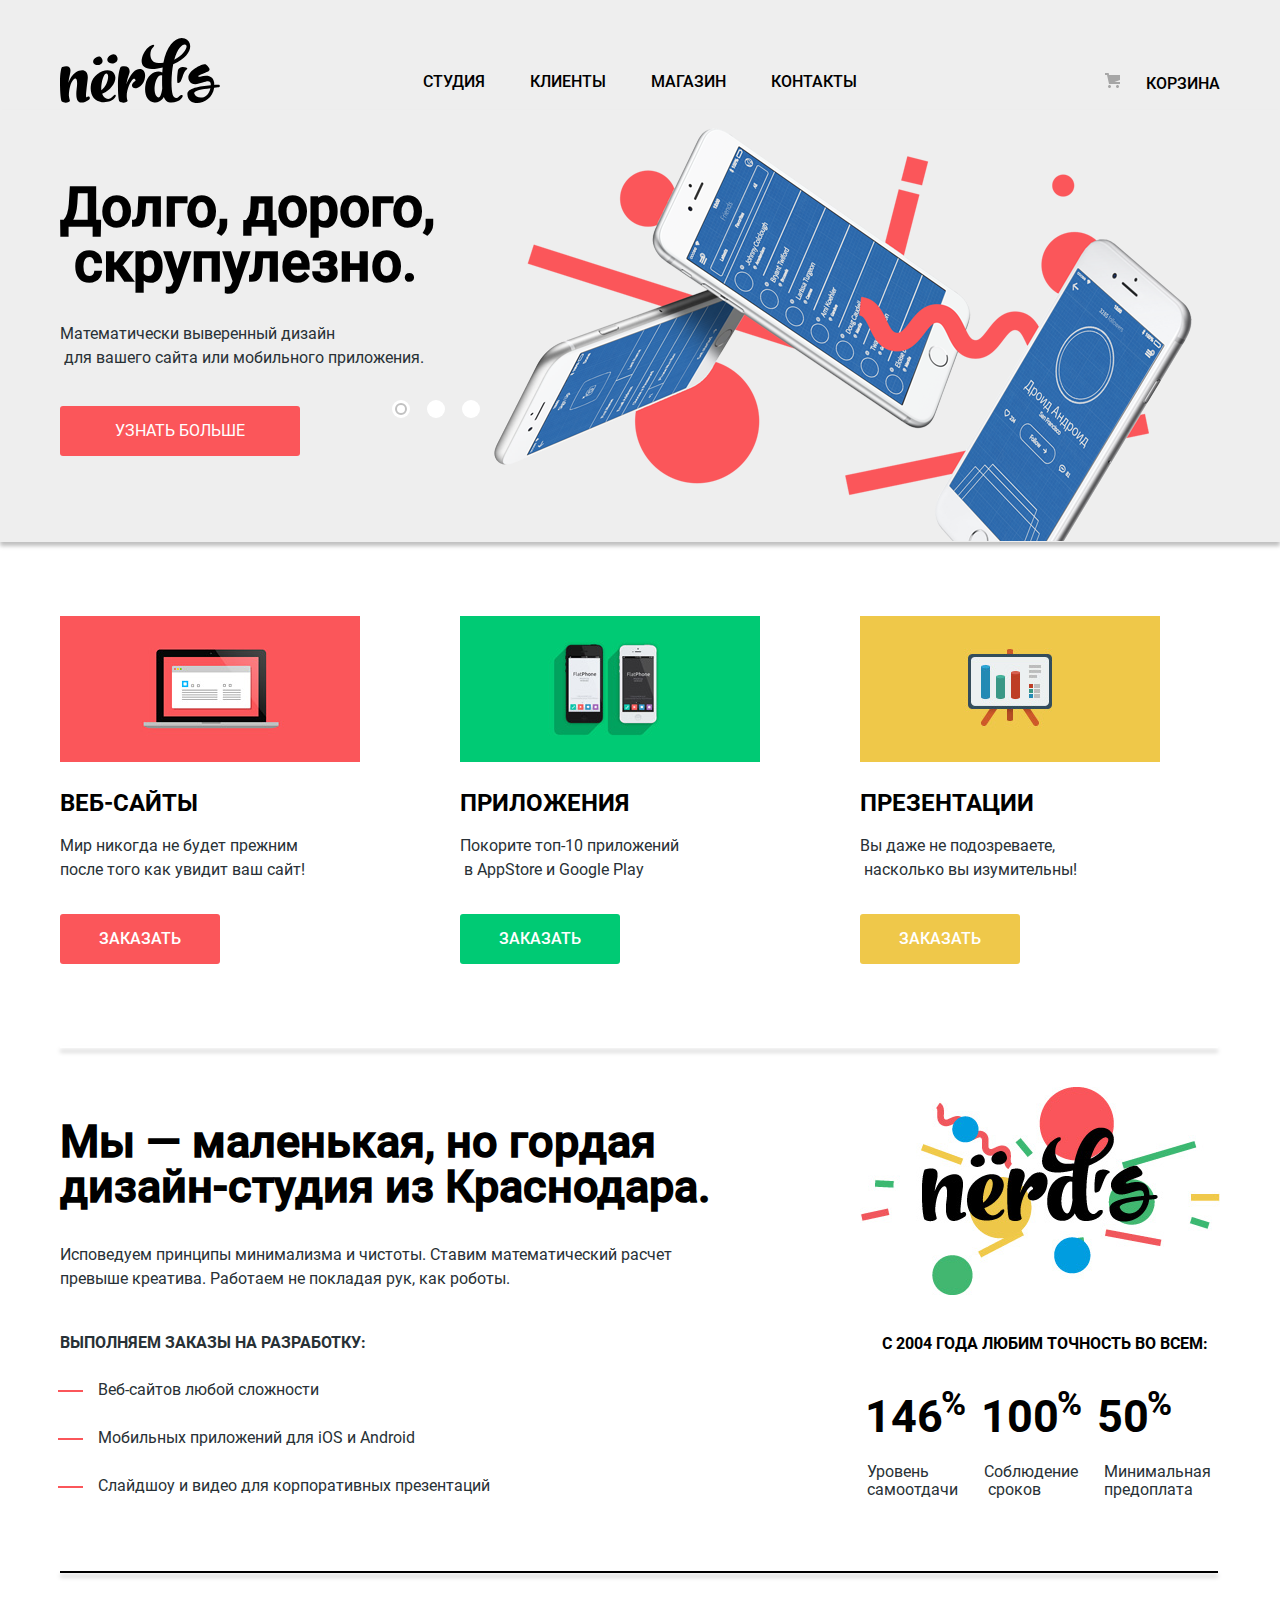
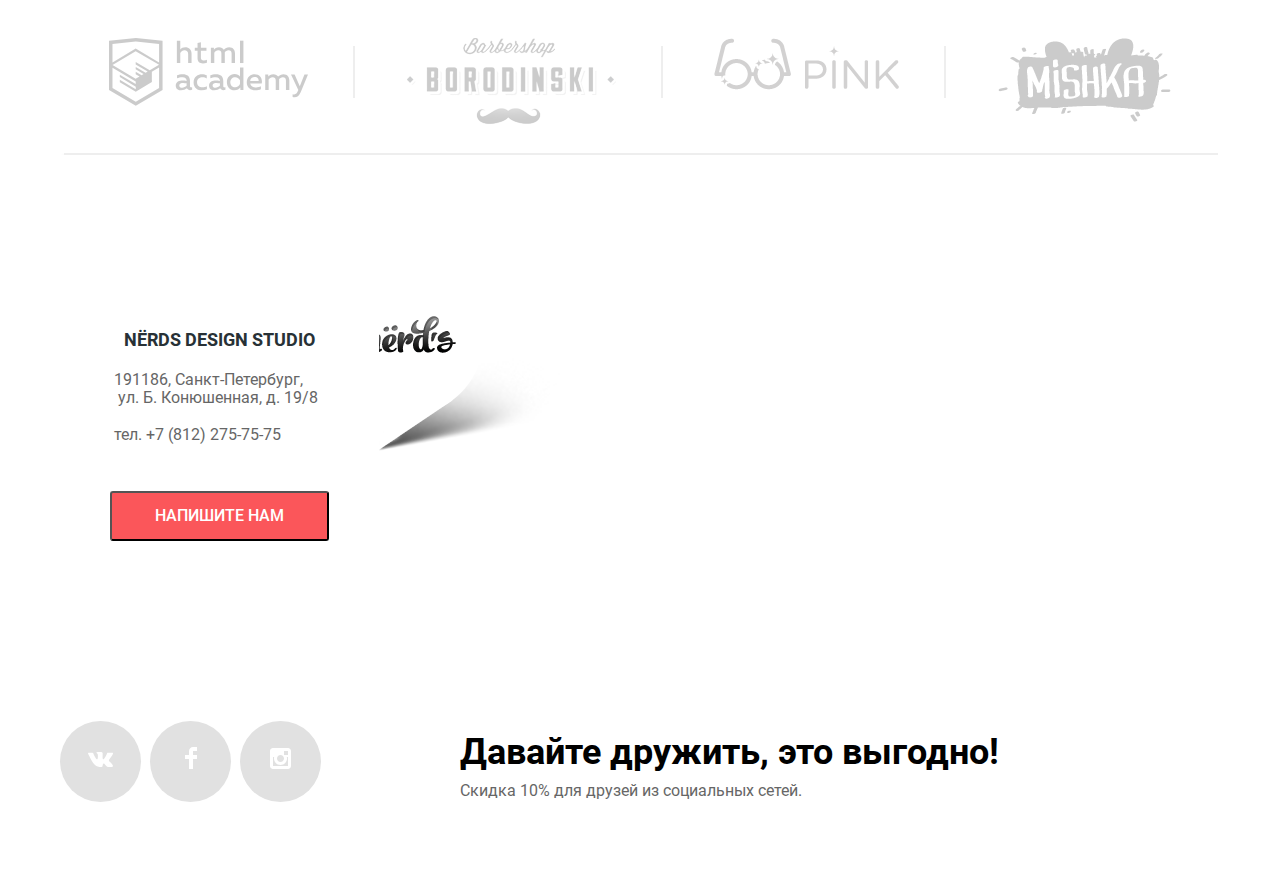
==== commit 1792eab3: "защита2" ====
--- a/index.html
+++ b/index.html
@@ -141,14 +141,14 @@
 				<caption class="caption"><b>с 2004 года Любим точность во всем:</b></caption>
 		<thead>
     <tr>
-        <td>146%</td>
-				<td>100%</td>
-				<td>50%</td></tr>
+      <td><b>146 <sup>%</sup></b></td>
+				<td><b>100 <sup>%</sup></b></td>
+				<td><b>50 <sup>%</sup></b></td></tr>
 		</thead>
 		<tbody>
     <tr>
 				<td>Уровень -самоотдачи</td>
+ самоотдачи</td>
 				<td>Соблюдение   сроков</td>
 				<td>Минимальная --- a/css/style.css
+++ b/css/style.css
@@ -119,13 +119,19 @@
    clip-path:fill red;
   filter: drop-shadow(0 4px 4px rgba(0, 0, 0, 0.25));
 }*/
- .main-nav-wrapper .container{
-   padding-top: 49px;
+ .main-nav .container{
+   padding-top: 37px;
    display: flex;
    justify-content: space-between;
    align-items: center;
 
     }
+ .main-slider-wrapper .container{
+   display: flex;
+   align-items: center;
+
+ }
+
  .main-nav svg:hover{
    fill-opacity: 0.2;
  drop-shadow(0 4px 4px rgba(0, 0, 0, 0.25));
@@ -145,12 +151,18 @@
   text-transform: uppercase;
   margin:0;
   padding: 0;
-  margin-top: 20px;
+  margin-left: 34px;
+  margin-top: 16px;
  }
 
  .nav-item{
   padding-right: 45px
  }
+.active a{
+  padding-bottom: 13px;
+  border-bottom: 2px solid red;
+}
+
 
  .nav-list a{
   font-family: "Robotomedium", Arial, sans-serif ;
@@ -201,8 +213,8 @@
   position: absolute;
   width: 15px;
   height: 15px;
-  bottom: 2px;
-  left:25px;
+  bottom: 5px;
+  left:34px;
   background-image: url("../img/cart-icon.svg");
   background-repeat: no-repeat;
   background-position: 0 0;
@@ -220,9 +232,10 @@
   box-shadow: 0 4px 4px rgba(0, 0, 0, 0.25);
 }
 .slider-list{
+
   position: relative;
-  margin-bottom: 0;
-  padding-left: 0;
+  margin: 0;
+  padding: 0;
 
 }
 
@@ -255,7 +268,8 @@
    line-height: 55px;
    font-family: "Robotomedium", Arial, sans-serif;
    color: var(--basic-dark);
-   margin-bottom: 27px;
+   margin-bottom: 31px;
+   margin-top: 70px;
  }
  .slide p{
    display: flex;
@@ -340,10 +354,10 @@
   margin:0;
   padding: 0;
   align-content: center;
- margin-top: 80px;
+ margin-top: 74px;
   }
 .services-list img{
-  margin-bottom: 25px;
+  margin-bottom: 19px;
 }
 
 .services-web,
@@ -430,6 +444,7 @@
 .advantages{
   width: 1160px;
   display: flex;
+  position: relative;
   margin: 0 ;
   padding: 0;
   margin-bottom: 73px;
@@ -441,17 +456,19 @@
   width: 750px;
 padding-right: 0;
   margin-left: 0;
-  margin-top: 155px;
+  margin-top: 110px;
 
 
 }
 .advantages-statistick{
+  position: absolute;
+  right: 0;
   display: flex;
   flex-direction: column;
   justify-content: flex-end;
   align-content: flex-end ;
   margin-left: 0;
-  margin-top: 39px;
+  margin-top: 0;
   padding-top: 121px;
 
 
@@ -463,12 +480,34 @@
 	color: var(--basic-dark);
 	font-size: 45px;
 	line-height: 45px;
-}
+  margin: 0;
+  padding: 0;
+  margin-top: 43px;
+  margin-bottom: 24px;
+}
+
+.advantages-info p{
+  display: block;
+  margin-top: 10px;
+}
+
 .advantages-info strong{
 	font-family: "Robotobold", Arial, sans-serif;
 	text-transform: uppercase;
-}
-
+  margin-top: 24px;
+}
+.info-list{
+  margin: 0;
+  padding: 0;
+  margin-top: 23px;
+  padding-left: 38px;
+}
+.info-list li{
+  margin-bottom: 24px;
+}
+.info-list li:last-child{
+  margin-bottom: 0;
+}
 
 
 .info-list li::before {
@@ -481,9 +520,11 @@
   transform: translate(-40px, 12px);
 }
 .advantages-statistick img{
+  background-position: 0 0;
   margin-bottom: 37px;
   width: 360px;
   height: 208px;
+  margin-left: 30px;
 }
 
 .table .caption{
@@ -495,7 +536,7 @@
 	color: var(--basic-dark);
 	text-transform: uppercase;
   text-align: left;
-  padding-left: 20px;
+  padding-left: 52px;
   margin-bottom: 31px;
 
 }
@@ -507,18 +548,44 @@
 	font-size: 45px;
 	line-height: 64px;
   margin-bottom: 10px;
+  margin-top: -5px;
 
 	}
-thead td{
-  padding-right: 22px;
-}
-tbody {
-  display: flex;
-
-
-	color: var(--basic-black);
+
+sup {
+  top: -0.5em;
+  left: -0.4em;
+}
+
+thead tr{
+  display: flex;
+  padding-left: 32px;
+  padding-bottom: 10px;
+}
+thead td:last-child{
+  padding-right: 0;
+}
+tbody{
+  display: flex;
+  width: 330px;
+  margin: 0;
+  margin-left: 32px;
+  margin-top: -10px;
+}
+tbody tr{
+  display: table-row;
+  justify-content: space-between;
+  width: 330px;
+ 	color: var(--basic-black);
 	font-size: 16px;
 	line-height: 18px;
+}
+tbody td{
+  padding-right: 23px;
+
+}
+tbody td:last-child{
+  padding-right: 0;
 }
 .advantages::after{
   content: "";
@@ -551,6 +618,12 @@
   padding: 0;
 
 }
+.sites-item{
+  margin: 0;
+  padding: 0;
+  padding-top: 46px;
+
+}
 .sites-item a{
   opacity: 0.2;
 }
@@ -586,7 +659,7 @@
   width: 52px;
   height: 2px;
   background-color: var(--special);
-  top: 75px;
+  top: 100px;
   margin-left: 20px;
   transform: rotate(90deg);
 }
@@ -622,7 +695,7 @@
   top: 0;
   min-height: 308px;
   background-color: var(--basic-white);
-  margin-top:54px;
+  margin-top: 41px;
 
 }
 .contacts{
@@ -646,7 +719,7 @@
 }
 .contacts p{
   display: block;
-  margin: 0;
+  margin: 0 ;
   padding: 0;
   font-size: 16px;
   line-height: 18px;
@@ -660,6 +733,7 @@
 .location button{
   width: 219px;
   height: 50px;
+  margin-top: 10px;
 }
 
                                        /* Footer*/
@@ -674,13 +748,13 @@
   justify-content: space-between;
   width: 1060px;
   min-height:81px;
-  margin-top: 68px;
+  margin-top: 70px;
 }
 
 .social-list{
 display: flex;
 justify-content: flex-start;
-align-items: center;
+align-items: flex-start;
 margin:0;
 padding: 0;
 }
@@ -691,8 +765,9 @@
   padding: 0;
   min-width: 660px;
   max-height: 81px;
-  margin-left: 139px;
+  margin-left: 130px;
   margin-right: 98px;
+
 }
 
 .social-info h3{
@@ -846,13 +921,15 @@
 .heading{
   display: flex;
   flex-wrap: wrap;
-  height: 290px;
+  height: 234px;
   margin: 0;
   padding: 0;
 }
 .heading h3{
+  margin-top: 72px;
+  display: block;
   font-family: "Robotomedium", Arial, sans-serif;
-  margin-bottom: 108px;
+  margin-bottom: 100px;
   text-align: center;
   font-size: 55px;
   line-height: 55px;
@@ -937,17 +1014,16 @@
 .range-controls .toogle-max{
   left: 160px;
 }
-/*.price-controls{
+.price-controls{
   display: flex;
   justify-content: space-between;
-
-}*/             /*    НЕ МОГУ УБРАТЬ Padding у LABEL             */
-.price-controls p{
-  display: flex;
-  width: 112px;
-  margin-left: 0;
+  width: 260px;
+  border: none;
+}
+.filter label{
   padding-left: 0;
 }
+
 
 
 
@@ -1006,6 +1082,11 @@
   padding-left: 36px;
   padding-top: 5px;
 }
+.price-controls label{
+  padding-left: 0;
+  border: none;
+  margin-bottom: 54px;
+}
 .filter .filter-radio + label:hover,
 .filter .filter-checkbox + label:hover{
   color: black;
@@ -1075,7 +1156,9 @@
 .filter-checkbox + label:hover::after{
   opacity: 1;
 }
-
+.filter .checkbox{
+  margin-top: 33px;
+}
 .form .btn-show{
   display: flex;
   width: 260px;
@@ -1089,7 +1172,7 @@
   font-size: 16px;
   line-height: 18px;
   border-radius: 3px;
-  margin-top: 50px;
+  margin-top: 39px;
 }
 form button:hover{
   background-color: #DFDFDF;
@@ -1107,30 +1190,46 @@
 }
 .sorting-nav{
   display: flex;
-  justify-content: space-between;
-  margin: 0;
-  padding: 0;
-  margin-top: 55px;
+  justify-content: flex-start;
+  margin: 0;
+  padding: 0;
+  margin-top: 60px;
   margin-bottom: 48px;
 
 
 }
 .sorting-nav h3{
-  margin: 0;
-  padding: 0;
+  display: block;
+
+  margin: 0;
+  padding: 0;
+  margin-right: 266px;
 }
 .sorting-nav-list{
   display: flex;
-
+justify-content: flex-start;
   margin: 0;
   padding: 0;
 
 }
 .sorting-nav-list li{
-  margin-left: 26px;
-}
+  margin-left: 25px;
+}
+.sorting-nav-list li:first-child{
+  margin-left: 0;
+}
+.sorting-item-cursor{
+  display: flex;
+}
+.sorting-item-cursor a{
+  padding-left: 18px;
+}
+.sorting-item-cursor a:first-child{
+  padding-left: 20px;
+}
+
 .sorting-nav a{
-  color:var(--basic-black)!important;
+    color:var(--basic-black)!important;
   font-size: 14px;
   line-height: 18px;
   opacity: 0.3;
@@ -1170,7 +1269,7 @@
 
 }
 .layout-list li{
-  width: 360px;
+  width: 358px;
   height:618px;
   display: flex;
   flex-direction: column;
@@ -1186,21 +1285,26 @@
   margin-right: 0;
 }
 .img-browser{
-  width: 360px;
+  position: absolute;
+  top: 0;
+  left: 0;
+  right: 0;
+  bottom: 0;
+  width: 358px;
   height: 40px;
   margin: 0;
   padding:0;
   opacity: 0.12;
 }
-.layout-item{
-  position: relative;
-}
+
 .img-progect{
   width: 358px;
   height: 578px;
   position: absolute;
   top: 40px;
-  left: 0;
+
+  right: 0;
+
   object-fit: contain;
 }
 .layout-item:hover .img-browser{
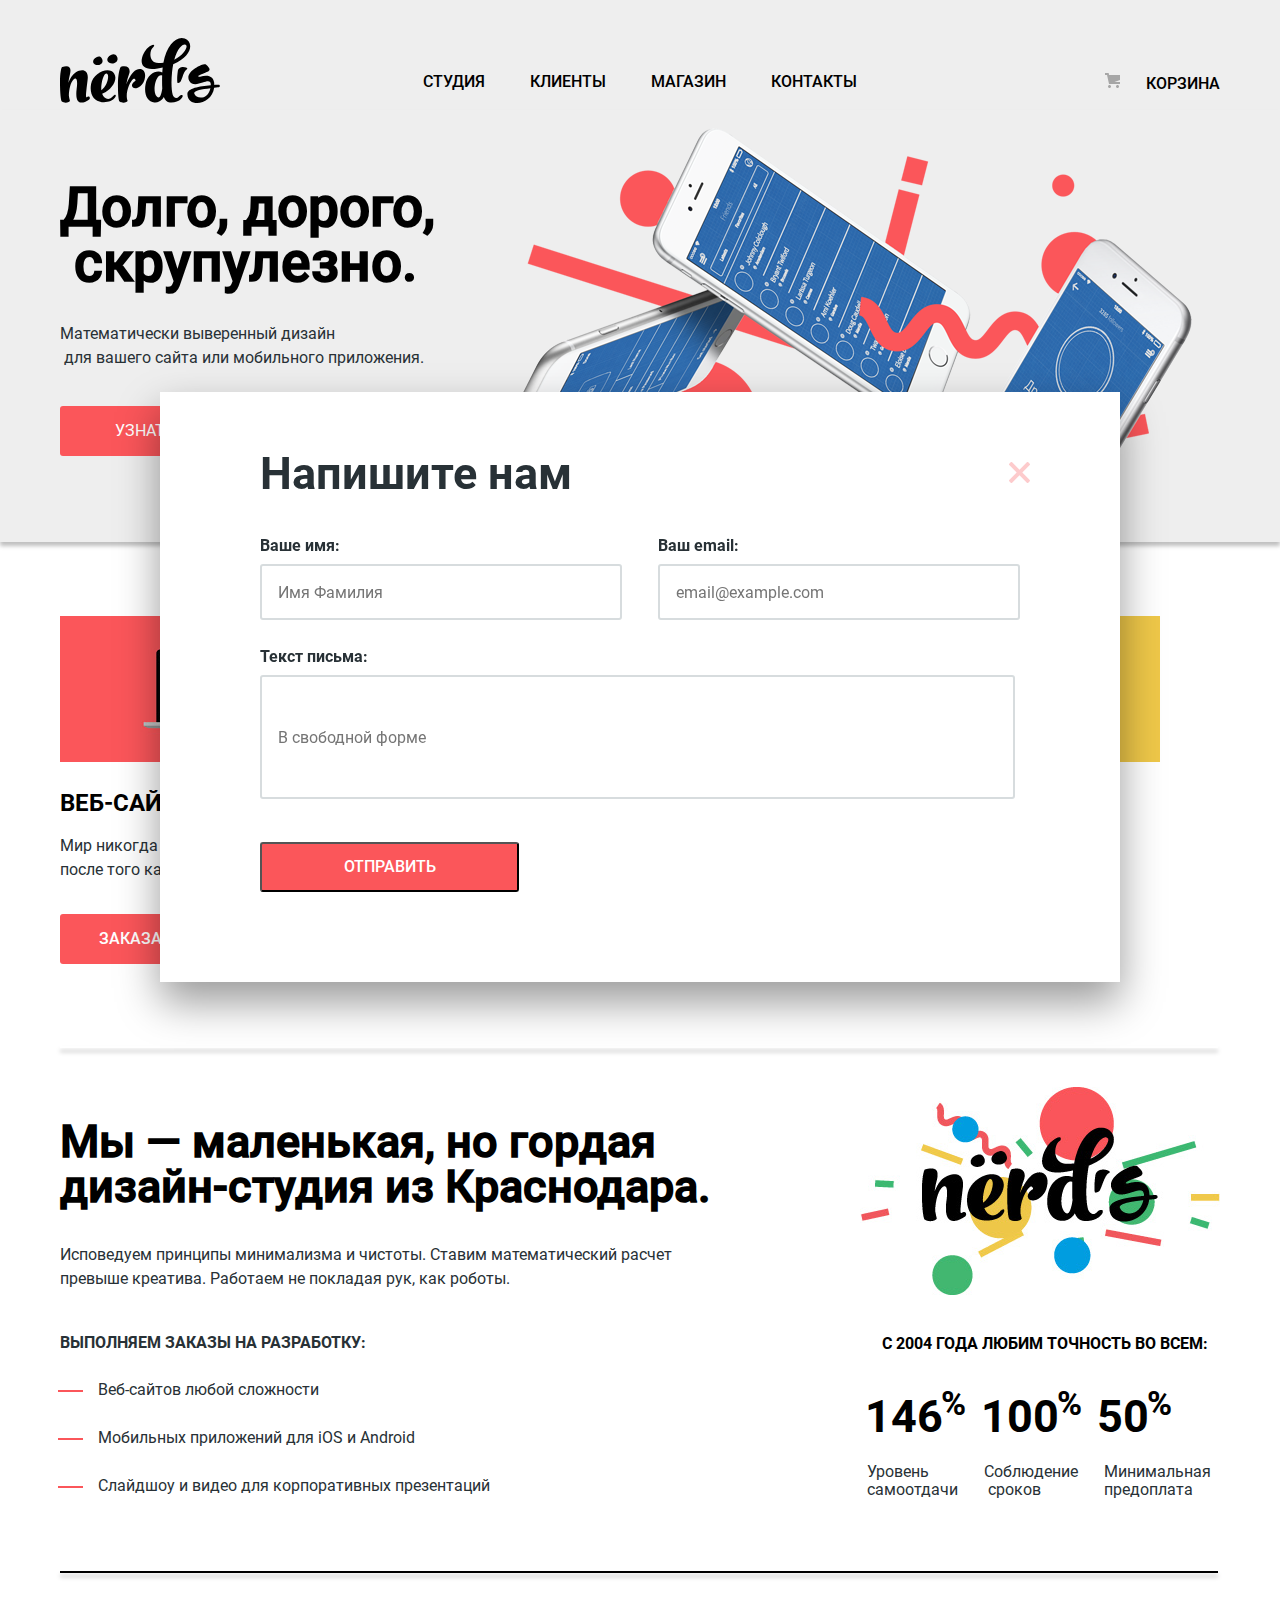
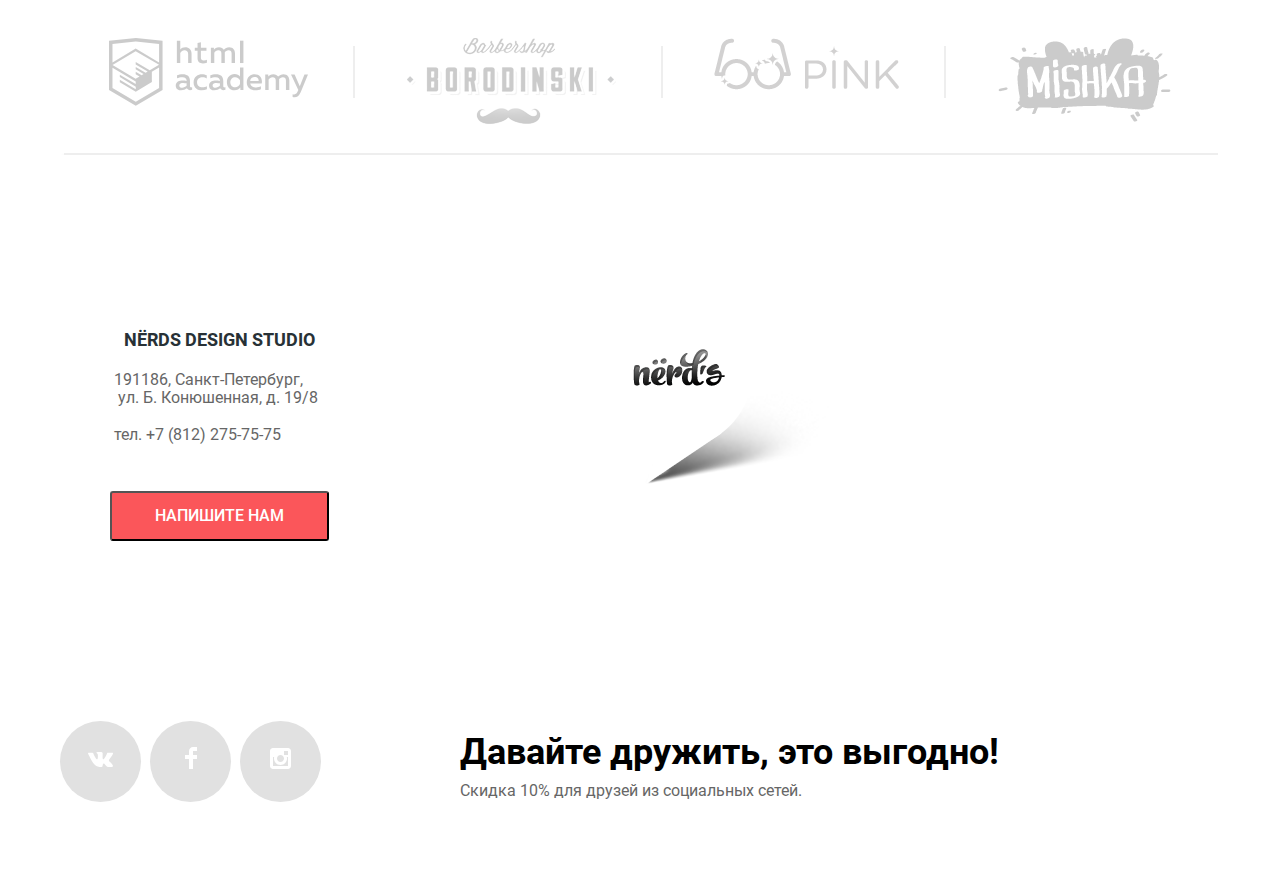
==== commit 1e597c10: "защита 3" ====
--- a/index.html
+++ b/index.html
@@ -55,7 +55,8 @@
 для вашего сайта или мобильного приложения.</p>
 		<a class="slider-info" href="blank.html">УЗНАТЬ БОЛЬШЕ</a>
         </div>
-  <div class="slide-img" ><img src="img/nerds-index-slide1.png" width="760" height="430" alt="слайд с телефонами">
+  <div class="slide-img" >
+    <img src="img/nerds-index-slide1.png" width="760" height="430" alt="слайд с телефонами">
   </div>
          </li>
 
@@ -182,7 +183,7 @@
 	</section>
 </div>
 <section class="location">
-  <img src="img/map-marker.svg" alt="Логотип Нердс на карте">
+
   <iframe src="https://www.google.com/maps/embed?pb=!1m18!1m12!1m3!1d499.6548843040408!2d30.32205229927831!3d59.93845515293437!2m3!1f0!2f0!3f0!3m2!1i1024!2i768!4f13.1!3m3!1m2!1s0x4696310fca145cc1%3A0x42b32648d8238007!2z0JHQvtC70YzRiNCw0Y8g0JrQvtC90Y7RiNC10L3QvdCw0Y8g0YPQuy4sIDE5LzgsINCh0LDQvdC60YIt0J_QtdGC0LXRgNCx0YPRgNCzLCDQoNC-0YHRgdC40Y8sIDE5MTE4Ng!5e0!3m2!1sru!2sby!4v1615289316536!5m2!1sru!2sby"  style="border:0;" allowfullscreen="" loading="lazy" title="Офис по адресу:191186, Санкт-Петербург,   ул. Б. Конюшенная, д. 19/8   @@ -191,8 +192,10 @@
   </iframe>
   <h2 class="visually-hidden">Как до нас добраться</h2>
   <div class="container">
+
     <div class="contacts-wrapper">
       <div class="contacts">
+        <img src="img/map-marker.svg" alt="Логотип Нердс на карте">
         <h3 >NЁRDS DESIGN STUDIO</h3>
         <p>191186, Санкт-Петербург,<br>   ул. Б. Конюшенная, д. 19/8 @@ -224,7 +227,7 @@
     </div>
 </footer>
 
-<section class="info-send visually-hidden">
+<section class="info-send">
 	<h3>Напишите нам</h3>
 
   <div class="modal-form" >
--- a/css/style.css
+++ b/css/style.css
@@ -231,13 +231,14 @@
   border-bottom: 1px solid var(--special);
   box-shadow: 0 4px 4px rgba(0, 0, 0, 0.25);
 }
+.slider .container{
+  position: relative;
+}
 .slider-list{
-
-  position: relative;
-  margin: 0;
-  padding: 0;
-
-}
+  margin: 0;
+  padding: 0;
+}
+
 
  .slide{
   position: relative;
@@ -296,8 +297,8 @@
 
 .slider-controls{
   position: absolute;
-  top: 400px;
-  right: 800px;
+  top: 312px;
+  right: 547px;
   border: none;
   z-index: 20;
   display: flex;
@@ -679,8 +680,8 @@
   position: absolute;
   width: 231px;
   height: 190px;
-  right: 720px;
-  bottom: 200px;
+  right: -450px;
+  bottom: 100px;
 }
 iframe{
   width: 100%;
@@ -818,13 +819,13 @@
   height: 590px;
   right: 0;
   bottom: 0;
-  top: 0;
+  top: 474px;
   left: 0;
   background-color: var(--basic-white);
-  font-family: "Robotobold", Arial, sans-serif;
-  font-size: 45px;,Arial,sans-serif;
+
+
   box-shadow: 0 20px 40px rgba(0, 0, 0, 0.4);
-  line-height: 52px;
+
   z-index: 30;
 }
 
@@ -835,9 +836,11 @@
   font-family: "Robotobold", Arial, sans-serif;
   font-size: 16px;
   line-height: 18px;
-
-
-}
+}
+.form-login .login-user{
+  padding-top: 1px;
+}
+
 .form-login{
   display: flex;
   flex-wrap: wrap;
@@ -848,7 +851,7 @@
   cursor: pointer;
   border: none;
   position: absolute;
-  top: 0;
+  top: -8px;
   right: 0;
   background-color: var(--basic-white);
   background-image: url("../img/close-cross.svg");
@@ -858,16 +861,19 @@
 }
 .info-send button:hover{
   opacity: 1;
-
-}
+}
+
 .info-send button:active{
   opacity: 0.1;
   }
 .info-send h3{
   display: flex;
   flex-wrap: wrap;
+  font-size: 45px;
+  line-height: 53px;
+  font-family: "Robotobold", Arial, sans-serif;
   margin-left: 100px;
-  margin-top: 63px;
+  margin-top: 55px;
   margin-bottom: 37px;
 }
 
@@ -876,19 +882,44 @@
   display: flex;
   flex-wrap: wrap;
   border:  2px solid #d7dcde;
-  box-shadow: 0 4px 4px rgba(0, 0, 0, 0.25);
   width: 340px;
   height: 50px;
   padding-left: 16px;
   margin-top: 9px;
   font-family: "Roboto", Arial, sans-serif;
-  color: var(--basic-dark);
-}
-
-.form-login input:hover{
-  border:2px solid #000000;
+  color: var(--basic-grey);
+  opacity: 1;
+
+}
+.info-send input:hover{
+  opacity: 0.5;
+  border: 2px solid #B4B9BB;
+  box-shadow: inset 0 4px 4px 0 rgba(0, 0, 0, 0.25);
+
+}
+.info-send input:hover::placeholder{
+
+}
+.info-send input:focus{
   color: #000000;
-}
+  box-shadow: none;
+  border: #000000;
+}
+.info-send input:focus::placeholder{
+  color: #444444;
+    box-shadow: none;
+
+}
+.info-send input:invalid{
+  border: 2px solid #E74246;
+  color: #E74246;
+  box-shadow: none;
+
+}
+.info-send input:invalid::placeholder{
+  color: #E74246;
+
+  }
 
 .username{
   display: flex;
@@ -901,16 +932,23 @@
   flex-direction: column;
   padding: 0;
   margin: 0;
-  margin-left: 30px;
+  margin-left: 36px;
+
 }
 .usertext{
-  margin-top: 34px;
-  margin-bottom: 47px;
+  margin-top: 28px;
+  margin-bottom: 43px;
 
 }
 .usertext input{
+  display: block;
   width: 733px;
   height: 118px;
+}
+
+.usertext input::placeholder{
+  vertical-align: text-top;
+  text-align: start;
 }
 .btn-send{
   width: 259px;
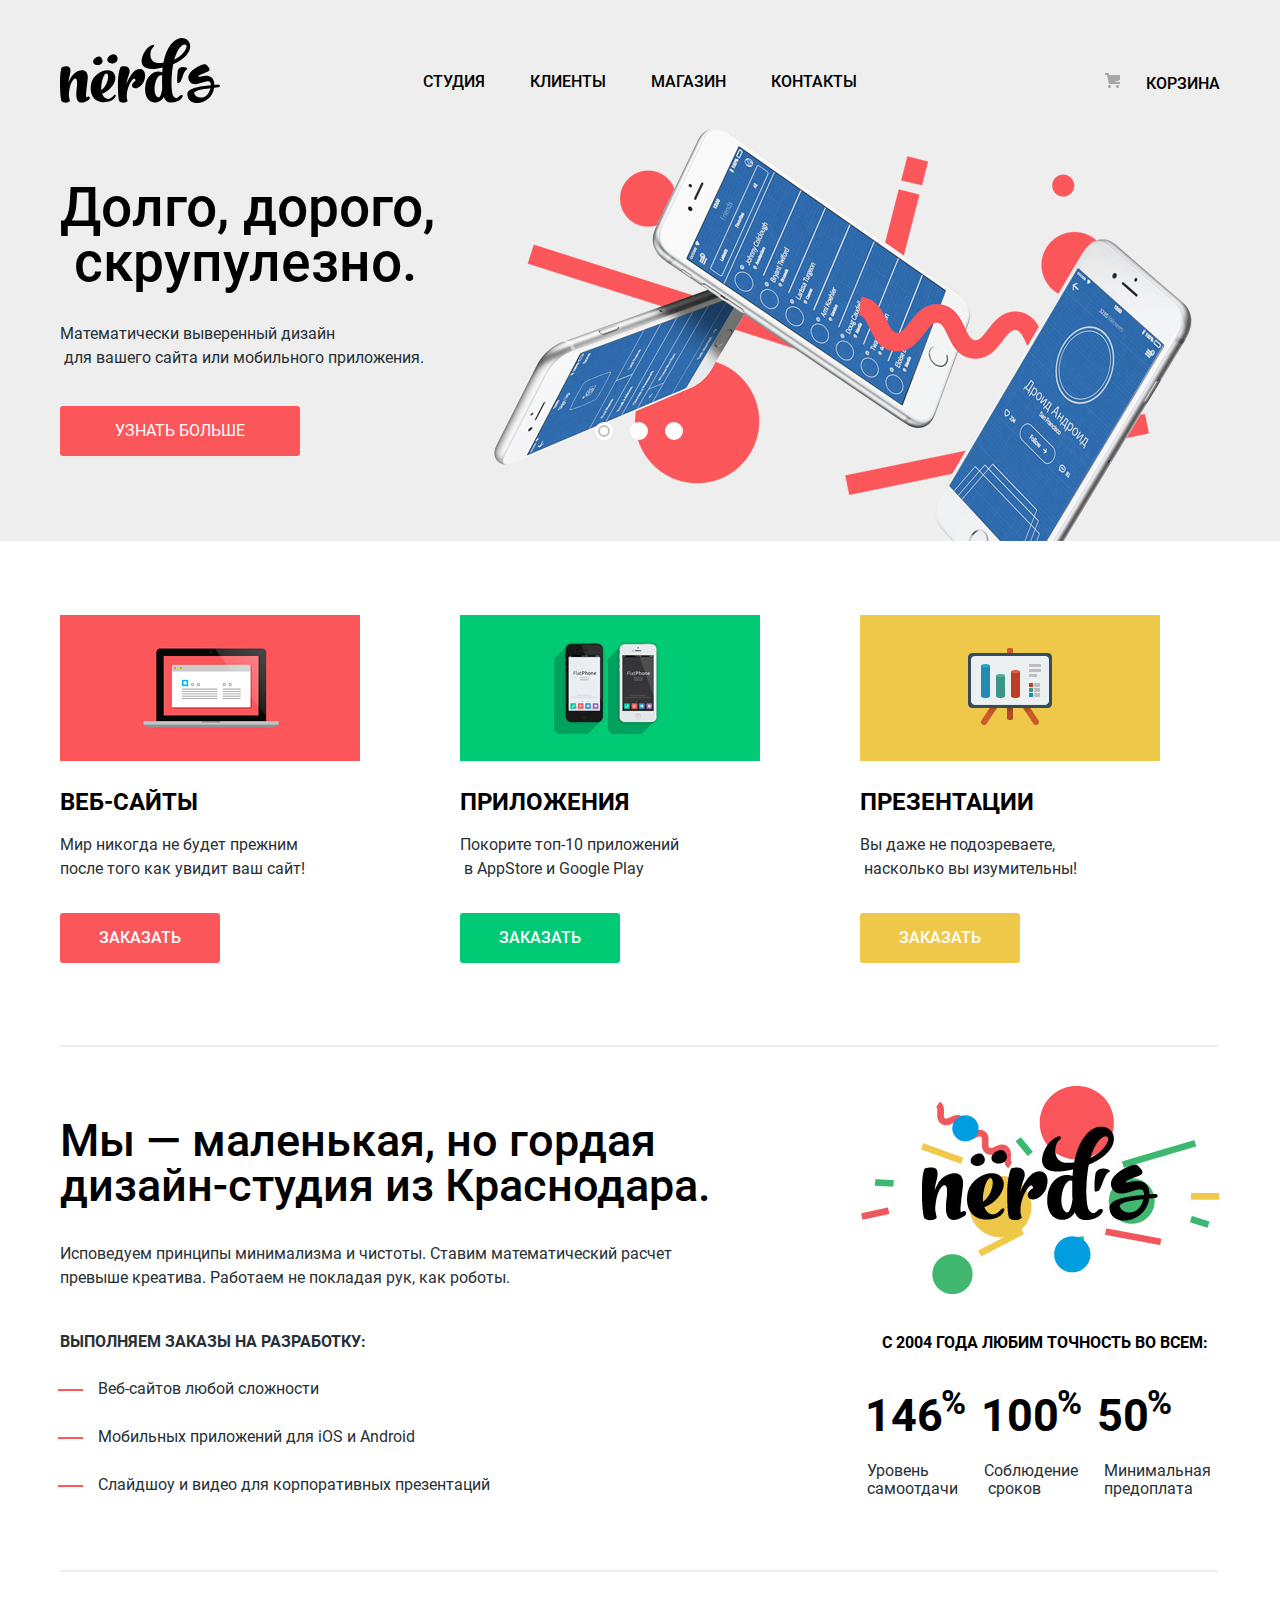
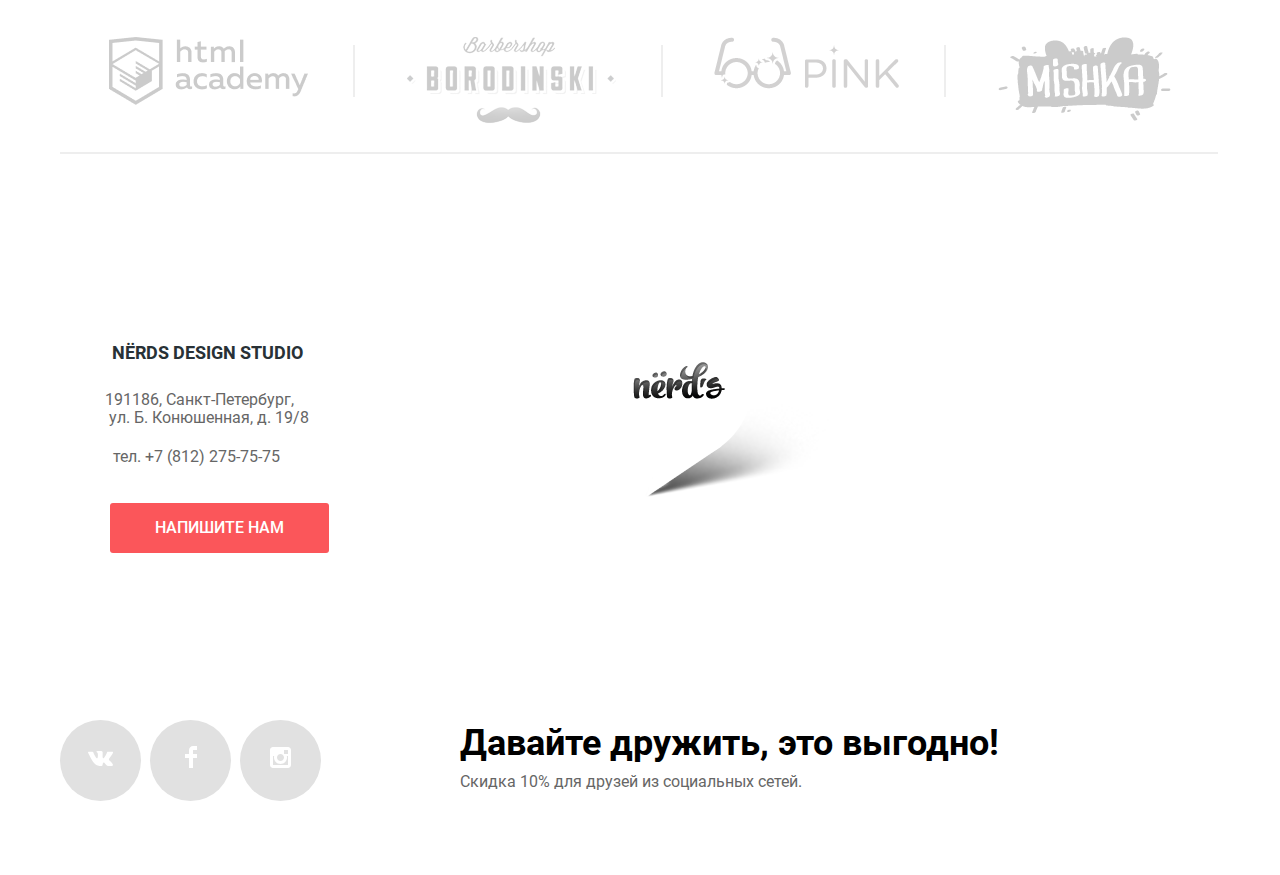
==== commit 16b62a80: "Доработка" ====
--- a/index.html
+++ b/index.html
@@ -49,9 +49,9 @@
 
 			<li class="slide slide-current">
 
-        <div class="slide-about"> <h3>Долго, дорого,<br>  +        <div class="slide-about"> <h3>Долго, дорого,<br>  скрупулезно.</h3>
-		<p>Математически выверенный дизайн<br>  +		<p>Математически выверенный дизайн<br>  для вашего сайта или мобильного приложения.</p>
 		<a class="slider-info" href="blank.html">УЗНАТЬ БОЛЬШЕ</a>
         </div>
@@ -63,16 +63,14 @@
 				<li class="slide ">
 					<div class="slide-about"> <h3>Любим математику   как никто другой</h3>
-		<p>Никакого креатива, только математические формулы<br> для расчета идеальных пропорций</p>
+		<p>Никакого креатива, только математические формулы<br>для расчета идеальных пропорций</p>
             <a class="slider-info" href="blank.html">УЗНАТЬ БОЛЬШЕ</a></div>
             <div class="slide-img" ><img src="img/nerds-index-slide2.png" width="760" height="431" alt="слайд с мониторами">
           </div>
         </li>
 				<li class="slide">
-					<div class="slide-about"> <h3>Только ночь,<br>
-только хардкор</h3>
-		<p>Работать днем, как все? Мы против этого.<br>
-Ближе к полуночи работа только начинается.</p>
+					<div class="slide-about"> <h3>Только ночь,<br>только хардкор</h3>
+		<p>Работать днем, как все? Мы против этого.<br>Ближе к полуночи работа только начинается.</p>
           <a class="slider-info" href="blank.html">УЗНАТЬ БОЛЬШЕ</a>
           </div>
           <div class="slide-img" ><img src="img/nerds-index-slide3.png" width="760" height="431" alt="слайд с планшетами">
@@ -97,24 +95,24 @@
 <div class="container">
 		<ul class="services-list">
 			<li class="services-web">
-				<img src="img/illustration-1.png" width="300" height="146" alt="фото компьютера">
+				<img src="img/illustration-1.jpg" width="300" height="146" alt="фото компьютера">
 				<h3>Веб-сайты</h3>
-				<p>Мир никогда не будет прежним <br> после того как увидит ваш сайт!</p>
-				<a class="services-order">заказать</a>
+				<p>Мир никогда не будет прежним<br>после того как увидит ваш сайт!</p>
+        <a class="services-order" href="blank.html">заказать</a>
 			  </li>
 			<li class="services-app">
-				<img src="img/illustration-2.png" width="300" height="146" alt="фото телефонов">
+				<img src="img/illustration-2.jpg" width="300" height="146" alt="фото телефонов">
 				<h3>Приложения</h3>
-				<p>Покорите топ-10 приложений <br>  +				<p>Покорите топ-10 приложений<br>  в AppStore и Google Play</p>
-				<a class="services-order">заказать</a>
+				<a class="services-order" href="blank.html">заказать</a>
 			</li>
 			<li class="services-presentetion">
-				<img src="img/illustration-3.png" width="300" height="146" alt="фото экрана">
+				<img src="img/illustration-3.jpg" width="300" height="146" alt="фото экрана">
 				<h3>Презентации</h3>
-				<p>Вы даже не подозреваете, <br>  +				<p>Вы даже не подозреваете,<br>  насколько вы изумительны!</p>
-				<a class="services-order">заказать</a>
+				<a class="services-order" href="blank.html">заказать</a>
 			</li>
 					</ul>
 </div>
@@ -125,10 +123,9 @@
 
 		<h2 class="visually-hidden">Преимушества</h2>
 			<div class="advantages-info">
-				<h3>Мы — маленькая, но гордая - <br>дизайн-студия из Краснодара.</h3>
+				<h3>Мы — маленькая, но гордая<br>дизайн-студия из Краснодара.</h3>
 				<p>Исповедуем принципы минимализма и чистоты. Ставим математический расчет - <br>превыше креатива. Работаем не покладая рук, как роботы.</p>
+<br>превыше креатива. Работаем не покладая рук, как роботы.</p>
         <strong>Выполняем заказы на разработку:</strong>
         <ul class="info-list">
 					<li class="info-item">	Веб-сайтов любой сложности</li>
@@ -148,12 +145,11 @@
 		</thead>
 		<tbody>
     <tr>
-				<td>Уровень - самоотдачи</td>
-				<td>Соблюдение  +				<td>Уровень<br>самоотдачи</td>
+				<td>Соблюдение<br>  сроков</td>
 				<td>Минимальная - предоплата</td>
+<br>предоплата</td>
     </tr>
 		</tbody>
 			</table>
@@ -167,16 +163,16 @@
 		<h2 class="visually-hidden">Наши работы</h2>
 		<ul class="sites-list">
 			<li class="sites-item">
-				<a href="http://htmlacademy.ru/intensive/htmlcss"><img src="img/html_sites.svg" width="199" height="67" alt="логотип htmlacademy"></a>
+				<a href="http://htmlacademy.ru/intensive/htmlcss"><img src="img/html-sites.png" width="199" height="67" alt="логотип htmlacademy"></a>
 			</li>
 			<li class="sites-item">
-				<a href="blank.html"><img src="img/borodinski.svg" width="209" height="90" alt="логотип бородинский" ></a>
+				<a href="blank.html"><img src="img/borodinski.png" width="209" height="90" alt="логотип бородинский" ></a>
 			</li>
 			<li class="sites-item">
-				<a href="blank.html"><img src="img/pink.svg" width="185" height="52" alt="логтип пинк"></a>
+				<a href="blank.html"><img src="img/pink.png" width="185" height="52" alt="логтип пинк"></a>
 			</li>
 			<li class="sites-item cur">
-				<a href="blank.html"><img src="img/mishka.svg" width="173" height="84" alt="логотип мишка"></a>
+				<a href="blank.html"><img src="img/mishka.png" width="173" height="84" alt="логотип мишка"></a>
 			</li>
 		</ul>
 
@@ -197,11 +193,11 @@
       <div class="contacts">
         <img src="img/map-marker.svg" alt="Логотип Нердс на карте">
         <h3 >NЁRDS DESIGN STUDIO</h3>
-        <p>191186, Санкт-Петербург,<br>  +        <p>191186, Санкт-Петербург,<br>  ул. Б. Конюшенная, д. 19/8   -<br><br><a href="tel:+78122757575">тел. +7 (812) 275-75-75</a></p>
-        <button class="btn" type="submit">Напишите нам</button>
+<br><br><a class="tel" href="tel:+78122757575">тел. +7 (812) 275-75-75</a></p>
+        <a class="btn send-us" href="blank.html">Напишите нам</a>
       </div>
     </div>
   </div>
@@ -227,18 +223,18 @@
     </div>
 </footer>
 
-<section class="info-send">
+<section class="info-send visually-hidden">
 	<h3>Напишите нам</h3>
 
   <div class="modal-form" >
 	<form class="form-login"  action="https://echo.htmlacademy.ru" method="post">
     <p class="username">
 		<label class="user" for="name">Ваше имя:</label>
-		<input class="login-user" type="text" id="name" name="name" placeholder="Имя Фамилия">
+		<input class="login-user" type="text" id="name" name="name" placeholder="Имя Фамилия" required>
     </p>
     <p class="useremail">
 		<label class="user" for="send-email">Ваш email:</label>
-		<input  type="email" id="send-email" name="send-email" placeholder="email@example.com">
+		<input  type="email" id="send-email" name="send-email" placeholder="email@example.com" required>
     </p>
     <p class="usertext">
 		<label class="user" for="text-letter">Текст письма:</label>
--- a/css/style.css
+++ b/css/style.css
@@ -7,22 +7,22 @@
 	font-weight: 400;
 	font-style: normal;
 	}
-
 @font-face{
-	font-family: "Robotobold";
+  font-family: "Roboto";
+  src: url("../fonts/robotomedium.woff2") format("woff2"),
+  url("../fonts/robotomedium.woff") format("woff");
+  font-weight: 500;
+  font-style: normal;
+}
+@font-face{
+	font-family: "Roboto";
 	src: url("../fonts/robotobold.woff2") format("woff2"),
 	url("../fonts/robotobold.woff") format("woff");
 	font-weight: 700;
 	font-style: normal;
 	}
 
-@font-face{
-	font-family: "Robotomedium";
-	src: url("../fonts/robotomedium.woff2") format("woff2"),
-	url("../fonts/robotomedium.woff") format("woff");
-	font-weight: 500;
-	font-style: normal;
-	}
+
 
 
 /* Variables */
@@ -43,40 +43,45 @@
 .page{
   height: 100%;
 }
- .page-body{
-   min-height: 100%;
-   display: grid;
-   grid-template-rows: min-content 1fr min-content ;
-   align-content: start;
- 	font-family: "Roboto", Arial, sans-serif ;
- 	font-weight: 400;
- 	font-style: normal;
- 	font-size: 16px;
- 	line-height: 24px;
-
-   color: var(--basic-black);
-   background-position: top center;
-   background-repeat: no-repeat;
- 	 }
+.page-body{
+  min-height: 100%;
+  display: -ms-grid;
+  display: grid;
+  -ms-grid-rows: -webkit-min-content 1fr -webkit-min-content ;
+  -ms-grid-rows: min-content 1fr min-content ;
+  grid-template-rows: -webkit-min-content 1fr -webkit-min-content ;
+  grid-template-rows: min-content 1fr min-content ;
+  -ms-flex-line-pack: start;
+  align-content: start;
+  font-family: "Roboto", "Arial", "sans-serif";
+  font-weight: 400;
+  font-style: normal;
+  font-size: 16px;
+  line-height: 24px;
+
+  color: var(--basic-black);
+  background-position: top center;
+  background-repeat: no-repeat;
+}
 
 .container{
   width: 1160px;
-    padding: 0 10px;
+  padding: 0 10px;
   margin: 0 auto;
-  }
- img{
- 	max-width: 	100%;
- 	height: 	auto;
- }
- a{
-   vertical-align: middle;
-   text-align: center;
-  	text-decoration: none;
-
- 	 }
- li{
-   list-style: none;
- }
+}
+img{
+  max-width: 	100%;
+  height: 	auto;
+}
+a{
+  vertical-align: middle;
+  text-align: center;
+  text-decoration: none;
+
+}
+li{
+  list-style: none;
+}
 
 .visually-hidden{
   position: absolute;
@@ -86,66 +91,82 @@
   border: 0;
   padding: 0;
   white-space: nowrap;
+  -webkit-clip-path: inset(100%);
   clip-path: inset(100%);
   clip: rect(0 0 0 0);
   overflow: hidden;
- }
- .btn{
- 	font-family: "Robotomedium", Arial, sans-serif ;
- 	font-style: normal;
- 	font-size: 16px;
- 	line-height: 18px;
- 	color: var(--basic-white);
-	background-color: var(--basic-red);
-	text-transform: uppercase;
-	width: 160px;
-	height: 50px;
-	border-radius: 3px;
- }
- .btn:hover{
-background-color: #E74246;
- }
- .btn:active{
- 	background-color: #D7373B;
- }
-
- .main-nav-wrapper{
-   width: 100%;
-   background-color: var(--special);
- }
+}
+.btn{
+  font-family: "Roboto","Arial", "sans-serif";
+  font-style: normal;
+  font-weight: 500;
+  font-size: 16px;
+  line-height: 18px;
+  color: var(--basic-white);
+  background-color: var(--basic-red);
+  text-transform: uppercase;
+  width: 160px;
+  height: 50px;
+  border-radius: 3px;
+}
+.btn:hover{
+  background-color: #E74246;
+}
+.btn:active{
+  background-color: #D7373B;
+}
+
+.main-nav-wrapper{
+  width: 100%;
+  background-color: var(--special);
+}
                                             /* main-nav*/
-/*
-.main-logo svg:active{
-   clip-path:fill red;
-  filter: drop-shadow(0 4px 4px rgba(0, 0, 0, 0.25));
-}*/
- .main-nav .container{
-   padding-top: 37px;
-   display: flex;
-   justify-content: space-between;
-   align-items: center;
-
-    }
- .main-slider-wrapper .container{
-   display: flex;
-   align-items: center;
-
- }
-
- .main-nav svg:hover{
-   fill-opacity: 0.2;
- drop-shadow(0 4px 4px rgba(0, 0, 0, 0.25));
- }
- .main-logo{
-   align-self: flex-start;
-   margin: 0;
-   padding: 0 ;
- }
+
+.main-nav .container{
+  padding-top: 37px;
+  display: -webkit-box;
+  display: -ms-flexbox;
+  display: flex;
+  -webkit-box-pack: justify;
+  -ms-flex-pack: justify;
+  justify-content: space-between;
+  -webkit-box-align: center;
+  -ms-flex-align: center;
+  align-items: center;
+
+}
+.main-slider-wrapper .container{
+  display: -webkit-box;
+  display: -ms-flexbox;
+  display: flex;
+  -webkit-box-align: center;
+  -ms-flex-align: center;
+  align-items: center;
+
+}
+
+.main-nav svg:hover{
+  fill-opacity: 0.2;
+  drop-shadow:0 4px 4px rgba(0, 0, 0, 0.25);
+}
+.main-logo{
+  -ms-flex-item-align: start;
+  align-self: flex-start;
+  margin: 0;
+  padding: 0 ;
+}
 
 .nav-list{
-  display: flex;
+  display: -webkit-box;
+  display: -ms-flexbox;
+  display: flex;
+  -ms-flex-wrap: wrap;
   flex-wrap: wrap;
+  -webkit-box-pack: start;
+  -ms-flex-pack: start;
   justify-content: start;
+  -webkit-box-align: center;
+  -ms-flex-align: center;
   align-items: center;
   list-style: none;
   text-transform: uppercase;
@@ -153,39 +174,40 @@
   padding: 0;
   margin-left: 34px;
   margin-top: 16px;
- }
-
- .nav-item{
+}
+
+.nav-item{
   padding-right: 45px
- }
+}
 .active a{
   padding-bottom: 13px;
   border-bottom: 2px solid red;
 }
 
 
- .nav-list a{
-  font-family: "Robotomedium", Arial, sans-serif ;
- 	font-size: 16px;
- 	line-height: 30px;
- 	color: var(--basic-dark);
- 	text-decoration: none;
-  }
+.nav-list a{
+  font-family: "Roboto", "Arial", "sans-serif";
+  font-weight: 500;
+  font-size: 16px;
+  line-height: 30px;
+  color: var(--basic-dark);
+  text-decoration: none;
+}
 .active a{
- padding-bottom: 13px;
+  padding-bottom: 13px;
   border-bottom: 2px solid red;
 }
-  .nav-list a:hover{
-  	color: var(--basic-red);
-  }
-  .nav-list a:active{
-  	color: var(--basic-dark);
+.nav-list a:hover{
+  color: var(--basic-red);
+}
+.nav-list a:active{
+  color: var(--basic-dark);
   opacity: 0.3;
-  }
- .icon-cart a:hover{
+}
+.icon-cart a:hover{
   color: var(--basic-red);
 }
- .icon-cart a:active{
+.icon-cart a:active{
   color: var(--basic-dark);
   opacity: 0.3;
 }
@@ -195,19 +217,20 @@
   min-height: 30px;
   text-align: right;
   margin-top: 20px;
-    }
-
- .item-cart{
+}
+
+.item-cart{
   padding-left: 75px;
-    font-size: 16px;
- 	  line-height: 30px;
- 	  color: var(--basic-dark);
-    font-family: "Robotomedium", Arial, sans-serif;
-    text-decoration: none;
-   text-transform: uppercase;
-    position: relative;
-
-     }
+  font-size: 16px;
+  line-height: 30px;
+  color: var(--basic-dark);
+  font-family: "Roboto", "Arial", "sans-serif";
+  font-weight: 500;
+  text-decoration: none;
+  text-transform: uppercase;
+  position: relative;
+
+}
 .item-cart::before{
   content: "";
   position: absolute;
@@ -218,7 +241,7 @@
   background-image: url("../img/cart-icon.svg");
   background-repeat: no-repeat;
   background-position: 0 0;
-  }
+}
 
                                                    /* slider*/
 
@@ -228,8 +251,7 @@
   margin: 0 ;
   padding: 0;
   background-color: var(--special);
-  border-bottom: 1px solid var(--special);
-  box-shadow: 0 4px 4px rgba(0, 0, 0, 0.25);
+
 }
 .slider .container{
   position: relative;
@@ -240,10 +262,14 @@
 }
 
 
- .slide{
+.slide{
   position: relative;
   width: 1160px;
-  display: flex;
+  display: -webkit-box;
+  display: -ms-flexbox;
+  display: flex;
+  -webkit-box-pack: start;
+  -ms-flex-pack: start;
   justify-content: flex-start;
   margin: 0;
   padding: 0;
@@ -257,43 +283,54 @@
   width: 538px;
 }
 .slide-img{
- position: absolute;
+  position: absolute;
   width: 760px;
   height: 431px;
   margin-right: 0;
   right: 0;
 }
 
- .slide h3{
-   font-size: 55px;
-   line-height: 55px;
-   font-family: "Robotomedium", Arial, sans-serif;
-   color: var(--basic-dark);
-   margin-bottom: 31px;
-   margin-top: 70px;
- }
- .slide p{
-   display: flex;
-   align-items: center;
-   min-height: 49px;
-   margin-bottom: 36px;
- }
- .slide a{
-   display: flex;
-   width: 240px;
-   height: 50px;
-   background-color: var(--basic-red);
-   justify-content: center;
-   align-items: center;
-   color: var(--basic-white);
-   border-radius: 3px;
- }
- .slide a:hover{
-   background-color: #E74246;
- }
- .slide a:active{
-   background-color: #D7373B;
- }
+.slide h3{
+  font-size: 55px;
+  line-height: 55px;
+  font-family: "Roboto", "Arial", "sans-serif";
+  font-weight: 500;
+  color: var(--basic-dark);
+  margin-bottom: 31px;
+  margin-top: 70px;
+}
+.slide p{
+  display: -webkit-box;
+  display: -ms-flexbox;
+  display: flex;
+  -webkit-box-align: center;
+  -ms-flex-align: center;
+  align-items: center;
+  min-height: 49px;
+  margin-bottom: 36px;
+}
+.slide a{
+  display: -webkit-box;
+  display: -ms-flexbox;
+  display: flex;
+  width: 240px;
+  height: 50px;
+  background-color: var(--basic-red);
+  -webkit-box-pack: center;
+  -ms-flex-pack: center;
+  justify-content: center;
+  -webkit-box-align: center;
+  -ms-flex-align: center;
+  align-items: center;
+  color: var(--basic-white);
+  border-radius: 3px;
+}
+.slide a:hover{
+  background-color: #E74246;
+}
+.slide a:active{
+  background-color: #D7373B;
+}
 
 .slider-controls{
   position: absolute;
@@ -301,15 +338,25 @@
   right: 547px;
   border: none;
   z-index: 20;
+  display: -webkit-box;
+  display: -ms-flexbox;
   display: flex;
   width: 88px;
+  -webkit-box-pack: justify;
+  -ms-flex-pack: justify;
   justify-content: space-between;
 }
 .slider-controls button{
   margin: 0;
   padding: 0;
-  display: flex;
+  display: -webkit-box;
+  display: -ms-flexbox;
+  display: flex;
+  -webkit-box-pack: center;
+  -ms-flex-pack: center;
   justify-content: center;
+  -webkit-box-align: center;
+  -ms-flex-align: center;
   align-items: center;
   height: 18px;
   width: 18px;
@@ -320,7 +367,10 @@
 }
 
 .slider-controls .current i{
-  display: flex;
+  display: -webkit-box;
+  display: -ms-flexbox;
+  display: flex;
+  -ms-flex-line-pack: center;
   align-content: center;
   margin: 0 auto;
   padding: 0;
@@ -335,9 +385,10 @@
   display: none;
 }
 .slide-current{
-  display: flex;
-}
-
+  display: -webkit-box;
+  display: -ms-flexbox;
+  display: flex;
+}
 
 
 
@@ -348,15 +399,24 @@
   padding: 0;
 }
 .services-list {
-     display: flex;
-    flex-direction: row;
+  display: -webkit-box;
+  display: -ms-flexbox;
+  display: flex;
+  -webkit-box-orient: horizontal;
+  -webkit-box-direction: normal;
+  -ms-flex-direction: row;
+  flex-direction: row;
+  -ms-flex-wrap: wrap;
   flex-wrap: wrap;
+  -webkit-box-pack: start;
+  -ms-flex-pack: start;
   justify-content: flex-start;
   margin:0;
   padding: 0;
+  -ms-flex-line-pack: center;
   align-content: center;
- margin-top: 74px;
-  }
+  margin-top: 74px;
+}
 .services-list img{
   margin-bottom: 19px;
 }
@@ -369,7 +429,7 @@
   min-height: 350px;
   margin-right: 100px;
   position: relative;
-  }
+}
 
 
 .service-list li:nth-child(n3){
@@ -377,17 +437,24 @@
 
 }
 .services-list a{
-  display: flex;
+  display: -webkit-box;
+  display: -ms-flexbox;
+  display: flex;
+  -webkit-box-pack: center;
+  -ms-flex-pack: center;
   justify-content: center;
+  -webkit-box-align: center;
+  -ms-flex-align: center;
   align-items: center;
   text-transform: uppercase;
   color: var(--basic-white);
-  font-family: "Robotomedium",Arial,sans-serif;
+  font-family: "Roboto", "Arial", "sans-serif";
+  font-weight: 500;
   font-size: 16px;
   line-height: 18px;
   width: 160px;
   height: 50px;
-  background-color: red;
+  background-color: var(--basic-red);
   border-radius: 3px;
   margin-top: 32px;
 }
@@ -396,10 +463,11 @@
 
 .services h3{
 
-	font-family: "Robotobold", Arial, sans-serif;
-	color: var(--basic-dark);
-	font-size: 24px;
-	line-height: 30px;
+  font-family: "Roboto", "Arial", "sans-serif";
+  font-weight: 700;
+  color: var(--basic-dark);
+  font-size: 24px;
+  line-height: 30px;
   text-transform: uppercase;
   margin: 0;
   padding: 0;
@@ -409,7 +477,7 @@
 }
 
 .services-web a{
-    background-color: #FB565A;
+  background-color: var(--basic-red);
 }
 
 .services-web a:hover{
@@ -420,42 +488,49 @@
 }
 
 .services-app a{
-	background-color: #00CA74;
+  background-color: var(--basic-green);
 }
 .services-app a:hover{
-	background-color: #00BC6C;
+  background-color: #00BC6C;
 }
 .services-app a:active{
-	background-color: #00AA62;
+  background-color: #00AA62;
 }
 .services-presentetion a{
-	background-color: #EFC84A;
+  background-color: var(--basic-yellow);
 }
 .services-presentetion a:hover{
-	background-color: #EAB534;
+  background-color: #EAB534;
 }
 .services-presentetion a:active{
-	background-color: #E5A722;
-}
-
+  background-color: #E5A722;
+}
 
 
                                                  /* Advantages*/
 
 .advantages{
   width: 1160px;
+  display: -webkit-box;
+  display: -ms-flexbox;
   display: flex;
   position: relative;
   margin: 0 ;
   padding: 0;
   margin-bottom: 73px;
- }
+}
 .advantages-info{
-  display: flex;
+  display: -webkit-box;
+  display: -ms-flexbox;
+  display: flex;
+  -ms-flex-wrap: wrap;
   flex-wrap: wrap;
+  -webkit-box-orient: vertical;
+  -webkit-box-direction: normal;
+  -ms-flex-direction: column;
   flex-direction: column;
   width: 750px;
-padding-right: 0;
+  padding-right: 0;
   margin-left: 0;
   margin-top: 110px;
 
@@ -464,9 +539,17 @@
 .advantages-statistick{
   position: absolute;
   right: 0;
-  display: flex;
+  display: -webkit-box;
+  display: -ms-flexbox;
+  display: flex;
+  -webkit-box-orient: vertical;
+  -webkit-box-direction: normal;
+  -ms-flex-direction: column;
   flex-direction: column;
+  -webkit-box-pack: end;
+  -ms-flex-pack: end;
   justify-content: flex-end;
+  -ms-flex-line-pack: end;
   align-content: flex-end ;
   margin-left: 0;
   margin-top: 0;
@@ -477,10 +560,11 @@
 
 
 .advantages-info h3{
-	font-family: "Robotomedium", Arial, sans-serif;
-	color: var(--basic-dark);
-	font-size: 45px;
-	line-height: 45px;
+  font-family: "Roboto", "Arial", "sans-serif";
+  font-weight: 500;
+  color: var(--basic-dark);
+  font-size: 45px;
+  line-height: 45px;
   margin: 0;
   padding: 0;
   margin-top: 43px;
@@ -493,8 +577,9 @@
 }
 
 .advantages-info strong{
-	font-family: "Robotobold", Arial, sans-serif;
-	text-transform: uppercase;
+  font-family: "Roboto", "Arial", "sans-serif";
+  font-weight: 700;
+  text-transform: uppercase;
   margin-top: 24px;
 }
 .info-list{
@@ -517,7 +602,11 @@
   width: 25px;
   height: 2px;
   background-color: var(--basic-red);
+  -webkit-transform-origin: center;
+  -ms-transform-origin: center;
   transform-origin: center;
+  -webkit-transform: translate(-40px, 12px);
+  -ms-transform: translate(-40px, 12px);
   transform: translate(-40px, 12px);
 }
 .advantages-statistick img{
@@ -529,29 +618,33 @@
 }
 
 .table .caption{
-  font-family: "Robotobold", Arial, sans-serif;
+  font-family: "Roboto", "Arial", "sans-serif";
+  font-weight: 700;
   line-height: 24px;
   font-size: 16px;
   margin: 0;
   padding: 0;
-	color: var(--basic-dark);
-	text-transform: uppercase;
+  color: var(--basic-dark);
+  text-transform: uppercase;
   text-align: left;
   padding-left: 52px;
   margin-bottom: 31px;
 
 }
 thead {
+  display: -webkit-box;
+  display: -ms-flexbox;
   display: flex;
   text-align: center;
-	font-family: "Robotobold", Arial, sans-serif;
-	color: var(--basic-dark);
-	font-size: 45px;
-	line-height: 64px;
+  font-family: "Roboto", "Arial", "sans-serif";
+  font-weight: 700;
+  color: var(--basic-dark);
+  font-size: 45px;
+  line-height: 64px;
   margin-bottom: 10px;
   margin-top: -5px;
 
-	}
+}
 
 sup {
   top: -0.5em;
@@ -559,6 +652,8 @@
 }
 
 thead tr{
+  display: -webkit-box;
+  display: -ms-flexbox;
   display: flex;
   padding-left: 32px;
   padding-bottom: 10px;
@@ -567,6 +662,8 @@
   padding-right: 0;
 }
 tbody{
+  display: -webkit-box;
+  display: -ms-flexbox;
   display: flex;
   width: 330px;
   margin: 0;
@@ -575,11 +672,13 @@
 }
 tbody tr{
   display: table-row;
+  -webkit-box-pack: justify;
+  -ms-flex-pack: justify;
   justify-content: space-between;
   width: 330px;
- 	color: var(--basic-black);
-	font-size: 16px;
-	line-height: 18px;
+  color: var(--basic-black);
+  font-size: 16px;
+  line-height: 18px;
 }
 tbody td{
   padding-right: 23px;
@@ -594,7 +693,7 @@
   width: 1158px;
   height: 2px;
   color: var(--special);
-  box-shadow: 0 4px 4px rgba(0, 0, 0, 0.25);
+  background-color: var(--special);
   margin-top: 80px;
 }
 
@@ -608,12 +707,20 @@
 
 
 .sites-list{
-   display: flex;
-    flex-direction: row;
-    flex-wrap: wrap;
-    justify-content: space-around;
+  display: -webkit-box;
+  display: -ms-flexbox;
+  display: flex;
+  -webkit-box-orient: horizontal;
+  -webkit-box-direction: normal;
+  -ms-flex-direction: row;
+  flex-direction: row;
+  -ms-flex-wrap: wrap;
+  flex-wrap: wrap;
+  -ms-flex-pack: distribute;
+  justify-content: space-around;
+  -ms-flex-line-pack: center;
   align-content: center;
-    min-height: 184px;
+  min-height: 184px;
   width: 1160px;
   margin: 0;
   padding: 0;
@@ -640,10 +747,9 @@
   position: absolute;
   width: 1158px;
   height: 2px;
-  color: red;
   top: 0;
-  background-image: url("../img/Rectangle9.svg");
-  box-shadow: 0 4px 4px rgba(0, 0, 0, 0.25);
+  background-color: var(--special);
+
 }
 .sites::after{
   content: "";
@@ -651,7 +757,7 @@
   width: 1158px;
   height: 2px;
   bottom:0;
-  background-image: url("../img/Rectangle16.svg");
+  background-color: var(--special);
 
 }
 .sites-list li::after{
@@ -662,12 +768,13 @@
   background-color: var(--special);
   top: 100px;
   margin-left: 20px;
+  -webkit-transform: rotate(90deg);
+  -ms-transform: rotate(90deg);
   transform: rotate(90deg);
 }
 .sites-list .cur::after{
   display: none;
 }
-
                                    /*Location*/
 .location{
   display: block;
@@ -696,27 +803,37 @@
   top: 0;
   min-height: 308px;
   background-color: var(--basic-white);
-  margin-top: 41px;
+  margin-top: 55px;
 
 }
 .contacts{
-  display: flex;
+  display: -webkit-box;
+  display: -ms-flexbox;
+  display: flex;
+  -webkit-box-orient: vertical;
+  -webkit-box-direction: normal;
+  -ms-flex-direction: column;
   flex-direction: column;
+  -webkit-box-pack: center;
+  -ms-flex-pack: center;
   justify-content: center;
+  -webkit-box-align: center;
+  -ms-flex-align: center;
   align-items: center;
   margin: 0 ;
   padding: 0;
 }
 .contacts h3{
   display: block;
-
   margin: 0;
   padding: 0;
   font-size: 18px;
   line-height: 30px;
   margin-top: 49px;
   margin-bottom: 16px;
-  font-family: "Robotobold", Arial, sans-serif;
+  font-family: "Roboto", "Arial", "sans-serif";
+  font-weight: 700;
+  margin-right: 25px;
 }
 .contacts p{
   display: block;
@@ -725,16 +842,31 @@
   font-size: 16px;
   line-height: 18px;
   color:#666666;
-  margin-bottom: 37px;
-}
-.contacts a{
-
+  margin-bottom: 27px;
+  margin-right: 17px;
+  margin-top: 7px;
+}
+.contacts .tel{
+  display: block;
   color: #666666;
-}
-.location button{
+  margin-right: 30px;
+  margin-top: 3px
+}
+.contacts .send-us{
+  display: -webkit-box;
+  display: -ms-flexbox;
+  display: flex;
+  -webkit-box-pack: center;
+  -ms-flex-pack: center;
+  justify-content: center;
+  -webkit-box-align: center;
+  -ms-flex-align: center;
+  align-items: center;
+  border: none;
   width: 219px;
   height: 50px;
   margin-top: 10px;
+  color: var(--basic-white);
 }
 
                                        /* Footer*/
@@ -745,7 +877,11 @@
 
 
 .main-footer{
-  display: flex;
+  display: -webkit-box;
+  display: -ms-flexbox;
+  display: flex;
+  -webkit-box-pack: justify;
+  -ms-flex-pack: justify;
   justify-content: space-between;
   width: 1060px;
   min-height:81px;
@@ -753,14 +889,21 @@
 }
 
 .social-list{
-display: flex;
-justify-content: flex-start;
-align-items: flex-start;
-margin:0;
-padding: 0;
+  display: -webkit-box;
+  display: -ms-flexbox;
+  display: flex;
+  -webkit-box-pack: start;
+  -ms-flex-pack: start;
+  justify-content: flex-start;
+  -webkit-box-align: start;
+  -ms-flex-align: start;
+  align-items: flex-start;
+  margin:0;
+  padding: 0;
 }
 
 .social-info{
+  -ms-flex-item-align: end;
   align-self: flex-end;
   margin: 0;
   padding: 0;
@@ -768,50 +911,56 @@
   max-height: 81px;
   margin-left: 130px;
   margin-right: 98px;
+  margin-bottom: 8px;
 
 }
 
 .social-info h3{
   margin: 0;
-	font-family: "Robotobold", Arial, sans-serif;
-	color: var(--basic-dark);
-	font-size: 36px;
-	line-height: 36px;
+  font-family: "Roboto", "Arial", "sans-serif";
+  font-weight: 700;
+  color: var(--basic-dark);
+  font-size: 36px;
+  line-height: 36px;
   margin-bottom: 10px;
 
 }
 .social-info p{
   margin:0;
-	color: #666666;
-	font-size: 16px;
-	line-height: 22px;
+  color: #666666;
+  font-size: 16px;
+  line-height: 22px;
 
 }
 
 
 .social-list li {
-  display: flex;
+  display: -webkit-box;
+  display: -ms-flexbox;
+  display: flex;
+  -webkit-box-pack: center;
+  -ms-flex-pack: center;
   justify-content: center;
+  -webkit-box-align: center;
+  -ms-flex-align: center;
   align-items: center;
   margin-right: 9px;
   width: 81px;
   height: 81px;
   border-radius: 50%;
   background-color: #E1E1E1;
- }
- .social-list li:hover{
-background-color: #E74246;
- }
- .social-list li:active{
-
- 	background-color: #D7373B;
- }
- .social-list img:active{
-   opacity: 0.3;
- }
-
+}
+.social-list li:hover{
+  background-color: #E74246;
+}
+.social-list li:active{
+
+  background-color: #D7373B;
+}
+.social-list img:active{
+  opacity: 0.3;
+}
                                           /* Modal*/
-
 .info-send{
   position: fixed;
   margin: auto;
@@ -822,10 +971,8 @@
   top: 474px;
   left: 0;
   background-color: var(--basic-white);
-
-
+  -webkit-box-shadow: 0 20px 40px rgba(0, 0, 0, 0.4);
   box-shadow: 0 20px 40px rgba(0, 0, 0, 0.4);
-
   z-index: 30;
 }
 
@@ -833,7 +980,8 @@
   padding: 0 40px 34px 100px;
   max-width: 760px;
   max-height: 256px;
-  font-family: "Robotobold", Arial, sans-serif;
+  font-family: "Roboto", "Arial", "sans-serif";
+  font-weight: 700;
   font-size: 16px;
   line-height: 18px;
 }
@@ -842,7 +990,10 @@
 }
 
 .form-login{
-  display: flex;
+  display: -webkit-box;
+  display: -ms-flexbox;
+  display: flex;
+  -ms-flex-wrap: wrap;
   flex-wrap: wrap;
 }
 .btn-close{
@@ -865,13 +1016,17 @@
 
 .info-send button:active{
   opacity: 0.1;
-  }
+}
 .info-send h3{
-  display: flex;
+  display: -webkit-box;
+  display: -ms-flexbox;
+  display: flex;
+  -ms-flex-wrap: wrap;
   flex-wrap: wrap;
   font-size: 45px;
   line-height: 53px;
-  font-family: "Robotobold", Arial, sans-serif;
+  font-family: "Roboto", "Arial", "sans-serif";
+  font-weight: 700;
   margin-left: 100px;
   margin-top: 55px;
   margin-bottom: 37px;
@@ -879,14 +1034,18 @@
 
 .form-login input{
   border-radius: 3px;
-  display: flex;
+  display: -webkit-box;
+  display: -ms-flexbox;
+  display: flex;
+  -ms-flex-wrap: wrap;
   flex-wrap: wrap;
   border:  2px solid #d7dcde;
   width: 340px;
   height: 50px;
   padding-left: 16px;
   margin-top: 9px;
-  font-family: "Roboto", Arial, sans-serif;
+  font-family: "Roboto", "Arial", "sans-serif";
+  font-weight: 400;
   color: var(--basic-grey);
   opacity: 1;
 
@@ -894,41 +1053,104 @@
 .info-send input:hover{
   opacity: 0.5;
   border: 2px solid #B4B9BB;
+  -webkit-box-shadow: inset 0 4px 4px 0 rgba(0, 0, 0, 0.25);
   box-shadow: inset 0 4px 4px 0 rgba(0, 0, 0, 0.25);
 
 }
+.info-send input:hover::-webkit-input-placeholder{
+
+}
+.info-send input:hover::-moz-placeholder{
+
+}
+.info-send input:hover:-ms-input-placeholder{
+
+}
+.info-send input:hover::-ms-input-placeholder{
+
+}
 .info-send input:hover::placeholder{
 
 }
 .info-send input:focus{
-  color: #000000;
+  color: var(--basic-dark);
+  -webkit-box-shadow: none;
   box-shadow: none;
-  border: #000000;
+  border: var(--basic-dark);
+}
+.info-send input:focus::-webkit-input-placeholder{
+  color: var(--basic-grey);
+  -webkit-box-shadow: none;
+  box-shadow: none;
+
+}
+.info-send input:focus::-moz-placeholder{
+  color: var(--basic-grey);
+  box-shadow: none;
+
+}
+.info-send input:focus:-ms-input-placeholder{
+  color: var(--basic-grey);
+  box-shadow: none;
+
+}
+.info-send input:focus::-ms-input-placeholder{
+  color: var(--basic-grey);
+  box-shadow: none;
+
 }
 .info-send input:focus::placeholder{
-  color: #444444;
-    box-shadow: none;
+  color: var(--basic-grey);
+  -webkit-box-shadow: none;
+  box-shadow: none;
 
 }
 .info-send input:invalid{
   border: 2px solid #E74246;
   color: #E74246;
+  -webkit-box-shadow: none;
   box-shadow: none;
+
+}
+.info-send input:invalid::-webkit-input-placeholder{
+  color: #E74246;
+
+}
+.info-send input:invalid::-moz-placeholder{
+  color: #E74246;
+
+}
+.info-send input:invalid:-ms-input-placeholder{
+  color: #E74246;
+
+}
+.info-send input:invalid::-ms-input-placeholder{
+  color: #E74246;
 
 }
 .info-send input:invalid::placeholder{
   color: #E74246;
 
-  }
+}
 
 .username{
-  display: flex;
+  display: -webkit-box;
+  display: -ms-flexbox;
+  display: flex;
+  -webkit-box-orient: vertical;
+  -webkit-box-direction: normal;
+  -ms-flex-direction: column;
   flex-direction: column;
   padding: 0;
   margin: 0;
 }
 .useremail{
-  display: flex;
+  display: -webkit-box;
+  display: -ms-flexbox;
+  display: flex;
+  -webkit-box-orient: vertical;
+  -webkit-box-direction: normal;
+  -ms-flex-direction: column;
   flex-direction: column;
   padding: 0;
   margin: 0;
@@ -946,6 +1168,26 @@
   height: 118px;
 }
 
+.usertext input::-webkit-input-placeholder{
+  vertical-align: text-top;
+  text-align: start;
+}
+
+.usertext input::-moz-placeholder{
+  vertical-align: text-top;
+  text-align: start;
+}
+
+.usertext input:-ms-input-placeholder{
+  vertical-align: text-top;
+  text-align: start;
+}
+
+.usertext input::-ms-input-placeholder{
+  vertical-align: text-top;
+  text-align: start;
+}
+
 .usertext input::placeholder{
   vertical-align: text-top;
   text-align: start;
@@ -953,11 +1195,12 @@
 .btn-send{
   width: 259px;
 }
-
                        /* CATALOG*/
-
 .heading{
-  display: flex;
+  display: -webkit-box;
+  display: -ms-flexbox;
+  display: flex;
+  -ms-flex-wrap: wrap;
   flex-wrap: wrap;
   height: 234px;
   margin: 0;
@@ -966,21 +1209,19 @@
 .heading h3{
   margin-top: 72px;
   display: block;
-  font-family: "Robotomedium", Arial, sans-serif;
+  font-family: "Roboto", "Arial", "sans-serif";
+  font-weight: 500;
   margin-bottom: 100px;
   text-align: center;
   font-size: 55px;
   line-height: 55px;
   color: var(--basic-dark);
   width:  1160px ;
-
-
-}
-
+}
 
                                         /*Ползунок */
 
- .filter fieldset{
+.filter fieldset{
   border: none;
   margin: 0;
   padding: 0;
@@ -994,10 +1235,11 @@
   padding: 0;
   margin: 0;
   display: block;
-font-size: 18px;
-line-height: 24px;
-text-transform: uppercase;
-font-family: "--Robotobold", Arial, sans-serif;
+  font-size: 18px;
+  line-height: 24px;
+  text-transform: uppercase;
+  font-family: "Roboto", "Arial", "sans-serif";
+  font-weight: 700;
   margin-top: 55px;
 
 
@@ -1028,7 +1270,6 @@
 }
 .range-controls .bar{
   position: absolute;
-
   width: 70%;
   height: 2px;
   background: #00ca74;
@@ -1040,9 +1281,10 @@
   width: 4px;
   height: 4px;
   padding: 0;
-  border: 8px solid #ffffff;
+  border: 8px solid var(--basic-white);
   background-color: #ababab;
   border-radius: 50%;
+  -webkit-box-shadow: 0 2px 1px 0 #cfcfcf;
   box-shadow: 0 2px 1px 0 #cfcfcf;
   cursor: pointer;
 }
@@ -1053,7 +1295,11 @@
   left: 160px;
 }
 .price-controls{
-  display: flex;
+  display: -webkit-box;
+  display: -ms-flexbox;
+  display: flex;
+  -webkit-box-pack: justify;
+  -ms-flex-pack: justify;
   justify-content: space-between;
   width: 260px;
   border: none;
@@ -1071,7 +1317,7 @@
   margin-left: 10px;
   margin-top: 10px;
   text-align: center;
-  color: #283136;
+  color: var(--basic-black);
   border: none;
   border-radius: 5px;
   background: #f1f1f1;
@@ -1079,13 +1325,17 @@
   font-size: inherit;
 }
 .catalog-products{
-  display: flex;
+  display: -webkit-box;
+  display: -ms-flexbox;
+  display: flex;
+  -webkit-box-pack: start;
+  -ms-flex-pack: start;
   justify-content: flex-start;
+  -ms-flex-wrap: wrap;
   flex-wrap: wrap;
   margin: 0;
   padding: 0;
 }
-
 
                             /* Filter*/
 .filter legend{
@@ -1094,7 +1344,8 @@
   font-size: 18px;
   line-height: 30px;
   text-transform: uppercase;
-  font-family: "Robotobold", Arial, sans-serif;
+  font-family: "Roboto", "Arial", "sans-serif";
+  font-weight: 700;
   margin-bottom: 16px;
 }
 .filter ul{
@@ -1102,8 +1353,10 @@
   padding: 0;
 
 }
- .filter legend{
-   display: flex;
+.filter legend{
+  display: -webkit-box;
+  display: -ms-flexbox;
+  display: flex;
 
   margin-top: 46px;
 }
@@ -1115,7 +1368,7 @@
   cursor: pointer;
   font-size: 16px;
   line-height: 19px;
-  color: #283136;
+  color: var(--basic-black);
   margin-bottom: 15px;
   padding-left: 36px;
   padding-top: 5px;
@@ -1127,7 +1380,7 @@
 }
 .filter .filter-radio + label:hover,
 .filter .filter-checkbox + label:hover{
-  color: black;
+  color: var(--basic-dark);
 }
 .filter-radio + label::before{
   content: "";
@@ -1137,7 +1390,7 @@
   top:0;
   left: 0;
   border-radius: 50%;
-  border:2px solid #4d4d4d;
+  border:2px solid var(--basic-extra-grey);
 
   opacity: 0.4;
 
@@ -1145,10 +1398,11 @@
 
 .filter-radio + label:hover::before
 {
-box-shadow: 0 4px 4px 0 rgba(0, 0, 0, 0.25) ;
-color: #283136;
- opacity: 1;
-  }
+  -webkit-box-shadow: 0 4px 4px 0 rgba(0, 0, 0, 0.25) ;
+  box-shadow: 0 4px 4px 0 rgba(0, 0, 0, 0.25) ;
+  color: var(--basic-black);
+  opacity: 1;
+}
 .filter-radio:checked + label::after{
   content: "";
   position: absolute;
@@ -1157,12 +1411,13 @@
   width: 9px;
   height: 9px;
   border-radius: 50%;
-  background-color: #4d4d4d;
+  background-color: var(--basic-extra-grey);
   opacity: 0.4;
 }
 .filter-radio + label:hover::after{
+  -webkit-box-shadow: 0 4px 4px 0 rgba(0, 0, 0, 0.25) ;
   box-shadow: 0 4px 4px 0 rgba(0, 0, 0, 0.25) ;
-  color: #283136;
+  color: var(--basic-black);
   opacity: 1;
 }
 .filter-checkbox + label::before{
@@ -1170,7 +1425,7 @@
   position: absolute;
   width: 23px;
   height: 23px;
-  border: 2px solid #4d4d4d;
+  border: 2px solid var(--basic-extra-grey);
   border-radius: 3px;
   left: 0;
   opacity: 0.4;
@@ -1179,7 +1434,7 @@
 .filter-checkbox:checked + label::after{
   content: "";
   position: absolute;
-  background-image: url("../img/catalog/Shape.svg");
+  background-image: url("../img/catalog/shape.svg");
   background-repeat: no-repeat;
   background-position: 0 0;
   left: 9px;
@@ -1198,24 +1453,33 @@
   margin-top: 33px;
 }
 .form .btn-show{
+  display: -webkit-box;
+  display: -ms-flexbox;
   display: flex;
   width: 260px;
   height: 50px;
-  background-color: #EEEEEE;
-  color: #000000;
+  background-color: var(--special);
+  color: var(--basic-dark);
   border:0;
+  -webkit-box-pack: center;
+  -ms-flex-pack: center;
   justify-content: center;
+  -webkit-box-align: center;
+  -ms-flex-align: center;
   align-items: center;
-  font-family: "Robotomedium", Arial, sans-serif;
+  font-family: "Roboto", "Arial", "sans-serif";
+  font-weight: 500;
   font-size: 16px;
   line-height: 18px;
   border-radius: 3px;
   margin-top: 39px;
-}
-form button:hover{
+  cursor: pointer;
+}
+form .btn-show:hover{
   background-color: #DFDFDF;
 }
-form button:active{
+form .btn-show:active{
+  -webkit-box-shadow:inset 0 3px 0 rgba(0, 1, 1, 0.1);
   box-shadow:inset 0 3px 0 rgba(0, 1, 1, 0.1);
   opacity: 0.3;
 }
@@ -1227,7 +1491,11 @@
   margin-left: 141px;
 }
 .sorting-nav{
-  display: flex;
+  display: -webkit-box;
+  display: -ms-flexbox;
+  display: flex;
+  -webkit-box-pack: start;
+  -ms-flex-pack: start;
   justify-content: flex-start;
   margin: 0;
   padding: 0;
@@ -1238,14 +1506,17 @@
 }
 .sorting-nav h3{
   display: block;
-
-  margin: 0;
-  padding: 0;
-  margin-right: 266px;
+  margin: 0;
+  padding: 0;
+  margin-right: 260px;
 }
 .sorting-nav-list{
-  display: flex;
-justify-content: flex-start;
+  display: -webkit-box;
+  display: -ms-flexbox;
+  display: flex;
+  -webkit-box-pack: start;
+  -ms-flex-pack: start;
+  justify-content: flex-start;
   margin: 0;
   padding: 0;
 
@@ -1257,9 +1528,12 @@
   margin-left: 0;
 }
 .sorting-item-cursor{
+  display: -webkit-box;
+  display: -ms-flexbox;
   display: flex;
 }
 .sorting-item-cursor a{
+  padding-top: 5px;
   padding-left: 18px;
 }
 .sorting-item-cursor a:first-child{
@@ -1267,7 +1541,7 @@
 }
 
 .sorting-nav a{
-    color:var(--basic-black)!important;
+  color:var(--basic-black);
   font-size: 14px;
   line-height: 18px;
   opacity: 0.3;
@@ -1281,24 +1555,32 @@
 }
 
 
-
                            /*Navigation*/
 
 
 
 .filter-info{
-	font-family: "Roboto",Arial,sans-serif;
-	font-size: 16px;
-	line-height: 19px;
-	color: var(--basic-black);
+  font-family: "Roboto", "Arial", "sans-serif";
+  font-weight: 400;
+  font-size: 16px;
+  line-height: 20px;
+  color: var(--basic-black);
 }
 
 
 
 .layout-list{
-  display: flex;
+  display: -webkit-box;
+  display: -ms-flexbox;
+  display: flex;
+  -webkit-box-orient: horizontal;
+  -webkit-box-direction: normal;
+  -ms-flex-direction: row;
   flex-direction: row;
+  -webkit-box-pack: start;
+  -ms-flex-pack: start;
   justify-content: flex-start;
+  -ms-flex-wrap: wrap;
   flex-wrap: wrap;
   width: 760px;
   margin: 0;
@@ -1309,11 +1591,17 @@
 .layout-list li{
   width: 358px;
   height:618px;
-  display: flex;
+  display: -webkit-box;
+  display: -ms-flexbox;
+  display: flex;
+  -webkit-box-orient: vertical;
+  -webkit-box-direction: normal;
+  -ms-flex-direction: column;
   flex-direction: column;
   position: relative;
   margin-right: 40px;
   margin-bottom: 32px;
+  -webkit-box-shadow: 0 4px 4px 0 rgba(0, 0, 0, 0.25) ;
   box-shadow: 0 4px 4px 0 rgba(0, 0, 0, 0.25) ;
 
 
@@ -1340,19 +1628,20 @@
   height: 578px;
   position: absolute;
   top: 40px;
-
   right: 0;
-
+  -o-object-fit: contain;
   object-fit: contain;
 }
 .layout-item:hover .img-browser{
   opacity: 1;
 }
 .layout-item:hover .layout-price{
+  display: -webkit-box;
+  display: -ms-flexbox;
   display: flex;
 }
 .layout-price:hover h3{
-  color: #FB565A;
+  color: var(--basic-red);
 }
 .layout-price:active h3{
 
@@ -1362,113 +1651,160 @@
 .layout-price{
   position: absolute;
   display: none;
+  -webkit-box-orient: vertical;
+  -webkit-box-direction: normal;
+  -ms-flex-direction: column;
   flex-direction: column;
-  justify-content: space-around;
+  -webkit-box-pack: start;
+  -ms-flex-pack: start;
+  justify-content: flex-start;
+  -ms-flex-line-pack: center;
   align-content: center;
   width: 360px;
   height: 231px;
-bottom: 0;
-font-family: "Roboto",Arial,sans-serif;
-text-align: center;
-font-size: 16px;
-line-height: 18px;
-color: #666666;
-background-color: #EEEEEE;
- }
+  bottom: 0;
+  font-family: "Roboto", "Arial", "sans-serif";
+  font-weight: 400;
+  text-align: center;
+  font-size: 16px;
+  line-height: 18px;
+  color: #666666;
+  background-color: var(--special);
+}
 
 
 .layout-price h3{
-
-  margin-top: 26px;
-  margin-bottom: 12px;
+  display: block;
+  margin-top: 32px;
+  margin-bottom: 0;
   text-transform: uppercase;
-  font-family: "Robotobold",Arial,sans-serif;
+  font-family: "Roboto", "Arial", "sans-serif";
+  font-weight: 700;
   font-size: 18px;
   line-height: 30px;
   color: var(--basic-dark);
 }
-
- .btn-layout{
-   align-self: center;
-
-   margin: 0;
-   padding: 0;
- 	width: 200px;
- 	height: 50px;
-
- 	}
-
+.layout-price p{
+  display: block;
+  margin-top: 10px;
+
+}
+
+.btn-price{
+  -ms-flex-item-align: center;
+  align-self: center;
+  display: -webkit-box;
+  display: -ms-flexbox;
+  display: flex;
+  -webkit-box-pack: center;
+  -ms-flex-pack: center;
+  justify-content: center;
+  -webkit-box-align: center;
+  -ms-flex-align: center;
+  align-items: center;
+  border: none;
+  margin-top: 19px;
+  width: 200px;
+  height: 50px;
+
+}
 
 
                                        /*page-pagination*/
-
- .page-number{
-
-   display: block;
-   margin-bottom: 55px;
-   margin-top: 23px;
-
- }
- .page-list{
-   display: flex;
-   flex-wrap: wrap;
-   flex-direction: row;
-   justify-content: flex-start;
-   align-items: center;
-   margin: 0;
-   padding: 0;
-   }
+.page-number{
+
+  display: block;
+  margin-bottom: 55px;
+  margin-top: 23px;
+
+}
+.page-list{
+  display: -webkit-box;
+  display: -ms-flexbox;
+  display: flex;
+  -ms-flex-wrap: wrap;
+  flex-wrap: wrap;
+  -webkit-box-orient: horizontal;
+  -webkit-box-direction: normal;
+  -ms-flex-direction: row;
+  flex-direction: row;
+  -webkit-box-pack: start;
+  -ms-flex-pack: start;
+  justify-content: flex-start;
+  -webkit-box-align: center;
+  -ms-flex-align: center;
+  align-items: center;
+  margin: 0;
+  padding: 0;
+}
 
 
 .page-item{
+  display: -webkit-box;
+  display: -ms-flexbox;
   display: flex;
   margin-right: 11px;
+  -webkit-box-align: center;
+  -ms-flex-align: center;
   align-items: center;
+  -ms-flex-line-pack: center;
   align-content: center;
+  -webkit-box-pack: center;
+  -ms-flex-pack: center;
   justify-content: center;
-   }
-
- .page-list a{
-  display: flex;
-color: #000 !important;
-align-items: center;
-justify-content: center;
-text-align: center;
-font-family: "Robotomedium",Arial,sans-serif;
-background-color: var(--special);
-width: 50px;
-height: 50px;
-font-size: 16px;
-line-height: 18px;
-border-radius: 3px;
-
- }
- .page-list a:hover{
+}
+
+.page-list a{
+  display: -webkit-box;
+  display: -ms-flexbox;
+  display: flex;
+  color: var(--basic-dark);
+  -webkit-box-align: center;
+  -ms-flex-align: center;
+  align-items: center;
+  -webkit-box-pack: center;
+  -ms-flex-pack: center;
+  justify-content: center;
+  text-align: center;
+  font-family: "Roboto", "Arial", "sans-serif";
+  font-weight: 500;
+  background-color: var(--special);
+  width: 50px;
+  height: 50px;
+  font-size: 16px;
+  line-height: 18px;
+  border-radius: 3px;
+
+}
+.page-list a:hover{
   background-color: #DFDFDF;
- }
- .page-list a:active{
+}
+.page-list a:active{
+  -webkit-box-shadow: inset 0 3px 0 rgba(0, 1, 1, 0.1);
   box-shadow: inset 0 3px 0 rgba(0, 1, 1, 0.1);
   opacity: 0.3;
- }
-
- .number-current a{
+}
+
+.number-current a{
   background: rgba(0, 0, 0, 0.0001);
-    border: 3px solid #DBDBDB;
-  }
- .btn-next{
+  border: 3px solid #DBDBDB;
+}
+.next .btn-next{
+  display: -webkit-box;
+  display: -ms-flexbox;
+  display: flex;
   width: 260px;
   height: 50px;
   border:none;
   color:var(--basic-dark);
   background-color: var(--special);
- }
- .btn-next:hover{
+}
+.btn-next:hover{
   background-color: #DFDFDF;
- }
- .btn-next:active{
+}
+.btn-next:active{
   background: #D5D5D5;
-box-shadow: inset 0 3px 0 rgba(0, 1, 1, 0.1);
-opacity: 0.3;
- }
-
-
+  -webkit-box-shadow: inset 0 3px 0 rgba(0, 1, 1, 0.1);
+  box-shadow: inset 0 3px 0 rgba(0, 1, 1, 0.1);
+  opacity: 0.3;
+}
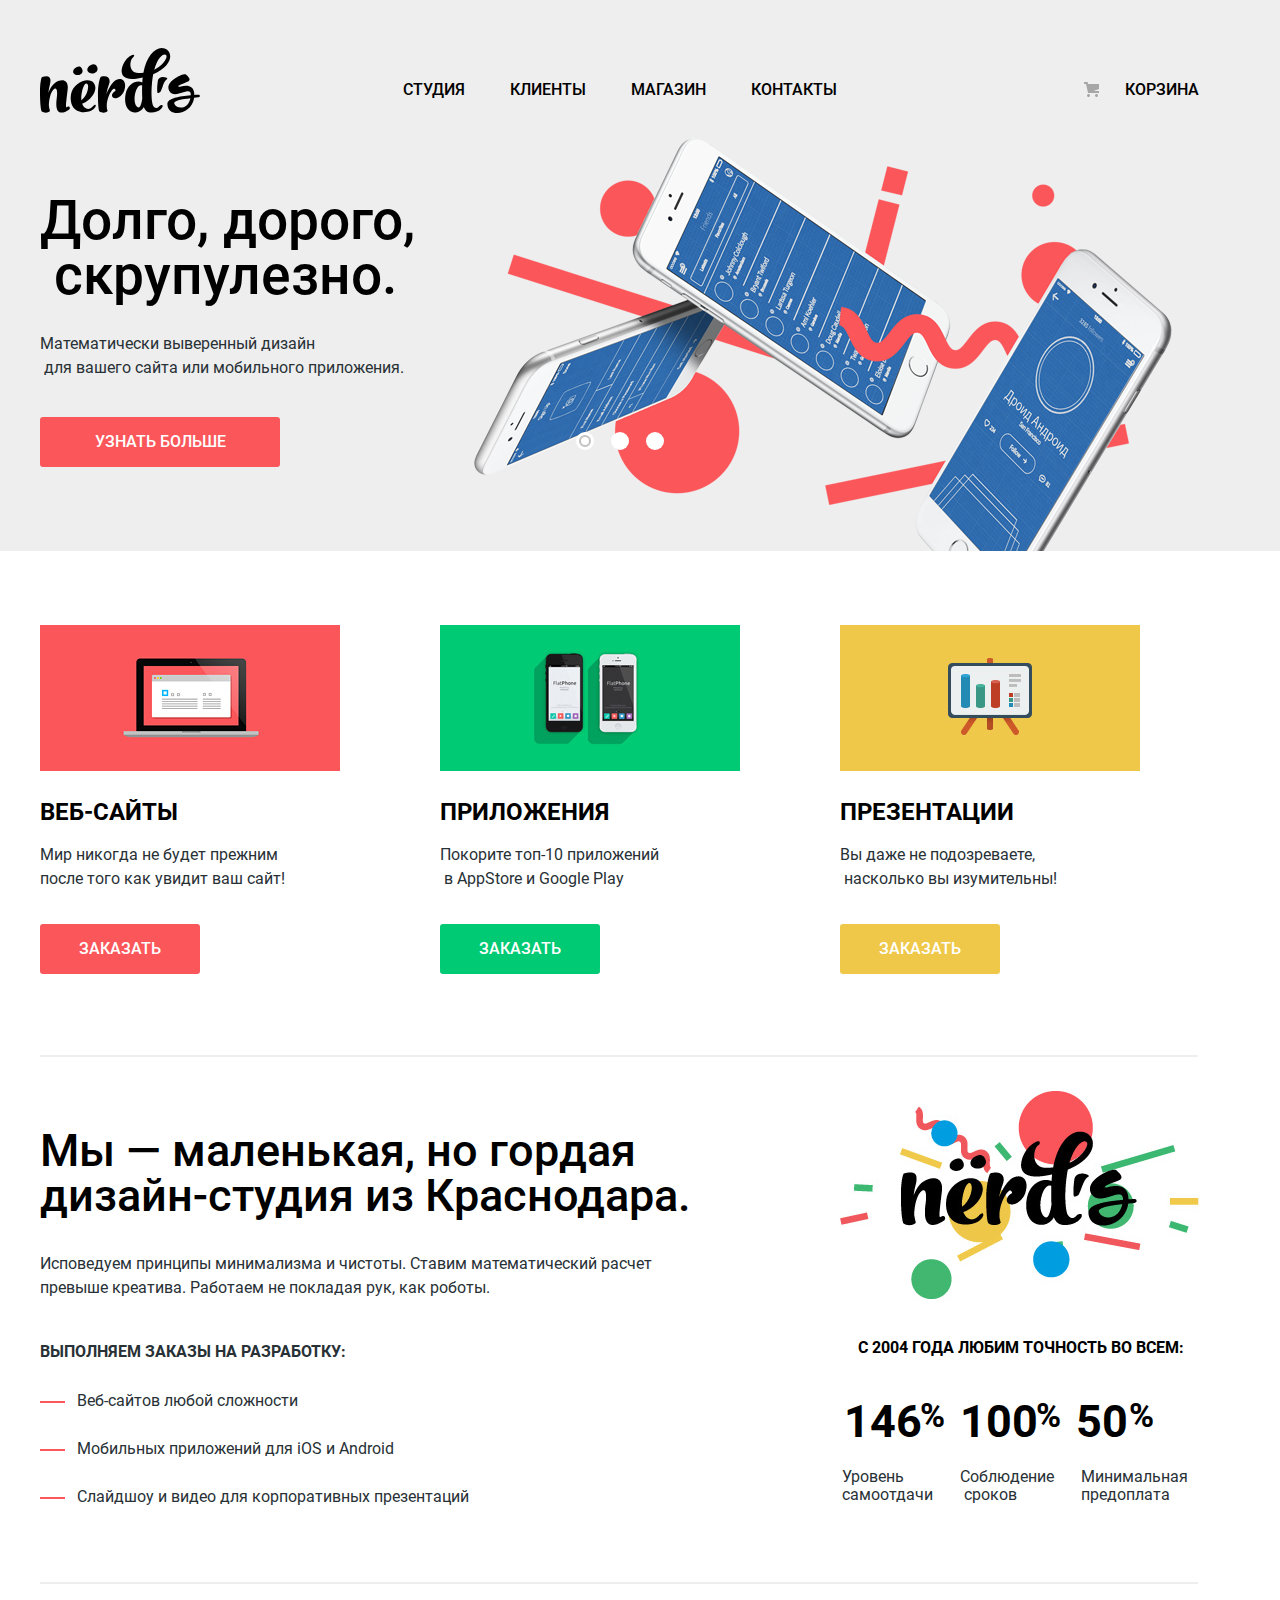
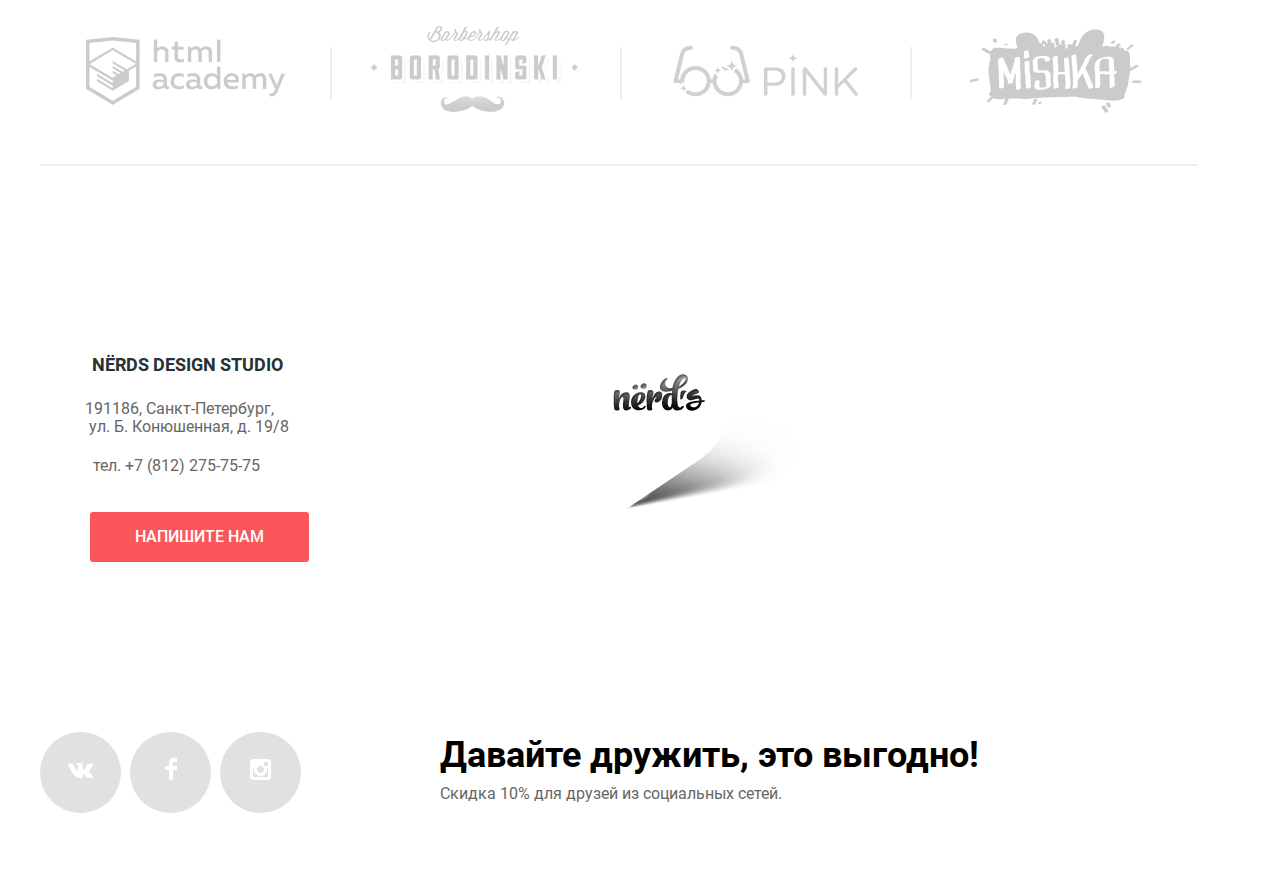
==== commit 8e9a7014: "Доработка сайта" ====
--- a/index.html
+++ b/index.html
@@ -1,253 +1,236 @@
 <!DOCTYPE HTML>
 <html class="page" lang="ru">
 <head>
-	<meta charset="utf-8">
-	<title>Проект Nerds</title>
-  <link rel="stylesheet"  href="css/normolize.css">
-  <link rel="stylesheet"  href="css/style.css">
+  <meta charset="utf-8">
+  <title>Проект Nerds</title>
+  <link rel="stylesheet" href="css/normalize.css">
+  <link rel="stylesheet" href="css/style.min.css">
   <link rel="icon" href="favicon.ico">
 </head>
-
 <body class="page-body">
-
 <header class="main-header">
-
-		<nav class="main-nav">
-			<div class="main-nav-wrapper">
-			 <div class="container">
-		      <a class="main-logo" href="index.html" ><svg xmlns="http://www.w3.org/2000/svg" width="160" height="66" viewBox="0 0 160 66" fill="none">
-            <path fill-rule="evenodd" clip-rule="evenodd" d="M48.031 24.783C51.682 28.757 59.647 25.158 57.062 19.861C55.336 16.305 52.75 17.13 50.904 18.041C47.208 19.82 46.509 23.088 48.031 24.783ZM42.105 22.002C44.481 26.868 37.168 30.173 33.813 26.523C32.415 24.968 33.058 21.963 36.449 20.33C38.146 19.494 40.522 18.734 42.105 22.002ZM157.936 50.374C156.715 50.5332 155.442 50.6425 154.221 50.7474L154.179 50.751V50.807C151.764 68.171 127.991 71.038 127.4 57.406C127.131 51.239 138.993 49.456 150.798 48.318C151.007 42.9112 147.233 44.1234 142.648 45.5959C137.829 47.1437 132.115 48.979 129.19 43.717C124.171 34.692 143.822 25.779 145.918 27.615C152.271 33.1766 149.4 34.2063 144.727 35.8824L144.539 35.95C135.049 39.36 138.748 40.057 140.028 39.676C147.597 37.423 154.394 38.636 154.34 47.993C154.955 47.9419 155.557 47.9025 156.154 47.8634L156.154 47.8634C156.807 47.8207 157.452 47.7784 158.097 47.722C160.403 47.507 160.564 50.157 157.936 50.374ZM150.422 51.13C141.298 52.158 133.409 53.566 134.269 56.485C135.985 62.058 147.846 63.303 150.422 51.13ZM117.79 34.23C116.975 39.88 116.996 45.881 117.678 45.918C118.012 45.937 119.982 45.572 120.617 44.411C121.226 43.2934 121.794 41.7543 122.388 40.141L122.388 40.1409L122.388 40.1409L122.388 40.1408L122.388 40.1407L122.388 40.1406L122.388 40.1405C123.586 36.8907 124.895 33.3397 126.883 32.324C129.725 30.873 118.795 27.279 117.79 34.23ZM28.883 62.666C20.964 68.004 14.664 66.825 16.671 51.818C18.121 40.914 15.723 40.297 13.549 42.376C10.704 45.073 8.921 52.099 8.865 58.788C9.12323 60.3951 9.45828 61.9889 9.869 63.564C10.203 65.194 4.962 66.879 1.895 64.575C0.837 63.79 0 55.865 0 45.131C0 36.307 1.171 30.236 2.23 29.956C10.259 27.765 11.542 31.304 9.813 37.937C9.12537 40.5343 8.65871 43.1851 8.418 45.861C10.091 41.197 12.489 37.376 15.221 35.688C22.637 31.024 28.826 33.215 27.655 42.489C25.648 59.069 25.481 61.316 27.265 60.024C29.496 58.45 30.945 61.262 28.883 62.666ZM41.766 65.142C47.176 65.761 52.807 64.074 54.982 60.59C56.821 57.667 55.316 56.655 53.197 59.015C48.737 64.131 44.109 61.826 42.158 56.655L42.66 56.487C52.082 52.721 57.992 42.493 54.257 36.704C49.126 28.723 33.069 35.86 31.061 47.045C29.221 57.386 34.016 64.299 41.766 65.142ZM41.377 53.172C47.232 49.013 49.183 39.852 47.566 37.267C45.838 34.57 42.492 38.784 41.321 49.013C41.21 50.474 41.21 51.878 41.377 53.172ZM77.125 51.051C79.188 50.376 81.494 48.499 83.091 45.992C83.538 45.289 83.914 44.657 84.43 43.012C84.3675 43.2111 84.3915 43.1204 84.4509 42.8953C84.5588 42.4863 84.7839 41.6335 84.82 41.271C84.82 41.215 84.876 40.932 84.932 40.822C86.157 33.965 81.921 30.086 76.065 33.009C72.776 34.638 68.706 40.822 66.253 47.51C66.866 43.912 67.925 40.484 69.096 37.111C71.103 31.154 67.368 28.119 60.956 29.862C59.896 30.143 57.945 37.955 57.945 46.779C57.945 57.513 58.503 63.695 59.562 64.483C62.628 66.843 68.092 65.101 67.535 63.527C67.3189 62.9291 67.1554 62.3284 66.9926 61.7303L66.977 61.673C66.977 61.504 66.977 61.335 66.922 61.167C65.861 54.196 69.933 44.532 73.278 41.946C74.17 41.215 75.396 41.721 75.564 43.632C72.832 44.981 71.94 47.342 71.94 48.353C71.94 51.107 74.727 51.781 77.125 51.051Z" fill="black"/>
-            <path fill-rule="evenodd" clip-rule="evenodd" d="M113.207 27.161C112.726 29.6539 112.354 32.1666 112.092 34.692C111.033 44.752 111.48 53.688 112.705 57.678C113.431 59.815 116.162 62.624 118.783 59.701C121.626 56.498 124.75 58.352 120.957 62.117C118.617 64.422 114.268 65.995 109.918 65.545C106.795 65.152 104.9 63.13 103.784 60.04C103.34 60.938 102.837 61.725 102.224 62.342C100.105 64.535 97.539 65.772 94.25 65.434C87.613 64.704 83.712 57.511 85.551 47.281C87.503 36.49 96.87 32.556 102.279 35.424C102.391 34.075 102.502 32.725 102.614 31.32C102.642 31.1795 102.655 31.039 102.669 30.8985C102.683 30.758 102.697 30.6175 102.724 30.477C101.079 30.8387 99.424 31.1575 97.762 31.433C73.787 35.423 82.04 15.864 87.894 10.75C94.53 5.017 95.254 8.895 93.191 10.188C89.511 12.548 87.894 26.093 98.432 26.093C100.161 26.093 101.778 25.981 103.394 25.812C106.685 7.49 116.665 -1.391 124.75 1.532C133.726 4.792 132.779 19.067 113.207 27.161ZM102.279 51.554C102.055 48.012 102.055 44.022 102.112 39.918C102.112 39.6576 102.127 39.3974 102.141 39.1449C102.155 38.9068 102.168 38.6754 102.168 38.457C98.822 36.939 95.533 42.11 94.695 49.249C93.749 57.622 97.483 62.062 99.603 60.04C101.22 58.409 102.056 53.237 102.279 51.554ZM126.365 8.389C124.581 5.747 118.058 8.951 114.267 22.721C123.802 18.167 127.593 10.299 126.365 8.389Z" fill="black"/>
+  <nav class="main-nav">
+    <div class="main-nav-wrapper">
+      <div class="container">
+        <a class="main-logo" href="index.html">
+          <svg xmlns="http://www.w3.org/2000/svg" width="160" height="66" viewBox="0 0 160 66" fill="none">
+            <path fill-rule="evenodd" clip-rule="evenodd"
+                  d="M48.031 24.783C51.682 28.757 59.647 25.158 57.062 19.861C55.336 16.305 52.75 17.13 50.904 18.041C47.208 19.82 46.509 23.088 48.031 24.783ZM42.105 22.002C44.481 26.868 37.168 30.173 33.813 26.523C32.415 24.968 33.058 21.963 36.449 20.33C38.146 19.494 40.522 18.734 42.105 22.002ZM157.936 50.374C156.715 50.5332 155.442 50.6425 154.221 50.7474L154.179 50.751V50.807C151.764 68.171 127.991 71.038 127.4 57.406C127.131 51.239 138.993 49.456 150.798 48.318C151.007 42.9112 147.233 44.1234 142.648 45.5959C137.829 47.1437 132.115 48.979 129.19 43.717C124.171 34.692 143.822 25.779 145.918 27.615C152.271 33.1766 149.4 34.2063 144.727 35.8824L144.539 35.95C135.049 39.36 138.748 40.057 140.028 39.676C147.597 37.423 154.394 38.636 154.34 47.993C154.955 47.9419 155.557 47.9025 156.154 47.8634L156.154 47.8634C156.807 47.8207 157.452 47.7784 158.097 47.722C160.403 47.507 160.564 50.157 157.936 50.374ZM150.422 51.13C141.298 52.158 133.409 53.566 134.269 56.485C135.985 62.058 147.846 63.303 150.422 51.13ZM117.79 34.23C116.975 39.88 116.996 45.881 117.678 45.918C118.012 45.937 119.982 45.572 120.617 44.411C121.226 43.2934 121.794 41.7543 122.388 40.141L122.388 40.1409L122.388 40.1409L122.388 40.1408L122.388 40.1407L122.388 40.1406L122.388 40.1405C123.586 36.8907 124.895 33.3397 126.883 32.324C129.725 30.873 118.795 27.279 117.79 34.23ZM28.883 62.666C20.964 68.004 14.664 66.825 16.671 51.818C18.121 40.914 15.723 40.297 13.549 42.376C10.704 45.073 8.921 52.099 8.865 58.788C9.12323 60.3951 9.45828 61.9889 9.869 63.564C10.203 65.194 4.962 66.879 1.895 64.575C0.837 63.79 0 55.865 0 45.131C0 36.307 1.171 30.236 2.23 29.956C10.259 27.765 11.542 31.304 9.813 37.937C9.12537 40.5343 8.65871 43.1851 8.418 45.861C10.091 41.197 12.489 37.376 15.221 35.688C22.637 31.024 28.826 33.215 27.655 42.489C25.648 59.069 25.481 61.316 27.265 60.024C29.496 58.45 30.945 61.262 28.883 62.666ZM41.766 65.142C47.176 65.761 52.807 64.074 54.982 60.59C56.821 57.667 55.316 56.655 53.197 59.015C48.737 64.131 44.109 61.826 42.158 56.655L42.66 56.487C52.082 52.721 57.992 42.493 54.257 36.704C49.126 28.723 33.069 35.86 31.061 47.045C29.221 57.386 34.016 64.299 41.766 65.142ZM41.377 53.172C47.232 49.013 49.183 39.852 47.566 37.267C45.838 34.57 42.492 38.784 41.321 49.013C41.21 50.474 41.21 51.878 41.377 53.172ZM77.125 51.051C79.188 50.376 81.494 48.499 83.091 45.992C83.538 45.289 83.914 44.657 84.43 43.012C84.3675 43.2111 84.3915 43.1204 84.4509 42.8953C84.5588 42.4863 84.7839 41.6335 84.82 41.271C84.82 41.215 84.876 40.932 84.932 40.822C86.157 33.965 81.921 30.086 76.065 33.009C72.776 34.638 68.706 40.822 66.253 47.51C66.866 43.912 67.925 40.484 69.096 37.111C71.103 31.154 67.368 28.119 60.956 29.862C59.896 30.143 57.945 37.955 57.945 46.779C57.945 57.513 58.503 63.695 59.562 64.483C62.628 66.843 68.092 65.101 67.535 63.527C67.3189 62.9291 67.1554 62.3284 66.9926 61.7303L66.977 61.673C66.977 61.504 66.977 61.335 66.922 61.167C65.861 54.196 69.933 44.532 73.278 41.946C74.17 41.215 75.396 41.721 75.564 43.632C72.832 44.981 71.94 47.342 71.94 48.353C71.94 51.107 74.727 51.781 77.125 51.051Z"
+                  fill="black"/>
+            <path fill-rule="evenodd" clip-rule="evenodd"
+                  d="M113.207 27.161C112.726 29.6539 112.354 32.1666 112.092 34.692C111.033 44.752 111.48 53.688 112.705 57.678C113.431 59.815 116.162 62.624 118.783 59.701C121.626 56.498 124.75 58.352 120.957 62.117C118.617 64.422 114.268 65.995 109.918 65.545C106.795 65.152 104.9 63.13 103.784 60.04C103.34 60.938 102.837 61.725 102.224 62.342C100.105 64.535 97.539 65.772 94.25 65.434C87.613 64.704 83.712 57.511 85.551 47.281C87.503 36.49 96.87 32.556 102.279 35.424C102.391 34.075 102.502 32.725 102.614 31.32C102.642 31.1795 102.655 31.039 102.669 30.8985C102.683 30.758 102.697 30.6175 102.724 30.477C101.079 30.8387 99.424 31.1575 97.762 31.433C73.787 35.423 82.04 15.864 87.894 10.75C94.53 5.017 95.254 8.895 93.191 10.188C89.511 12.548 87.894 26.093 98.432 26.093C100.161 26.093 101.778 25.981 103.394 25.812C106.685 7.49 116.665 -1.391 124.75 1.532C133.726 4.792 132.779 19.067 113.207 27.161ZM102.279 51.554C102.055 48.012 102.055 44.022 102.112 39.918C102.112 39.6576 102.127 39.3974 102.141 39.1449C102.155 38.9068 102.168 38.6754 102.168 38.457C98.822 36.939 95.533 42.11 94.695 49.249C93.749 57.622 97.483 62.062 99.603 60.04C101.22 58.409 102.056 53.237 102.279 51.554ZM126.365 8.389C124.581 5.747 118.058 8.951 114.267 22.721C123.802 18.167 127.593 10.299 126.365 8.389Z"
+                  fill="black"/>
           </svg>
-          </a>
-     <ul class="nav-list">
-			<li class="nav-item"><a href="blank.html">Студия
-			</a></li>
-			<li class="nav-item"><a class="nav-link" href="blank.html">Клиенты</a></li>
-			<li class="nav-item"><a class="nav-link" href="catalog.html">Магазин</a></li>
-			<li class="nav-item"><a class="nav-link" href="blank.html">Контакты</a></li>
-		</ul>
-		<div class="icon-cart">
-      <a class="item-cart nav-link" href="blank.html">
-
-        Корзина</a>
-    </div>
-</div>
-</div>
-	  </nav>
-
+        </a>
+        <ul class="nav-list">
+          <li class="nav-item"><a href="blank.html">Студия
+          </a></li>
+          <li class="nav-item"><a class="nav-link" href="blank.html">Клиенты</a></li>
+          <li class="nav-item"><a class="nav-link" href="catalog.html">Магазин</a></li>
+          <li class="nav-item"><a class="nav-link" href="blank.html">Контакты</a></li>
+        </ul>
+        <div class="icon-cart">
+          <a class="item-cart nav-link" href="blank.html">
+            Корзина</a>
+        </div>
+      </div>
+    </div>
+  </nav>
 </header>
-
 <div class="main-slider-wrapper">
-<section class="slider" >
-
-	    <h1 class="visually-hidden">Проект Нёрдс</h1>
-          <h2 class="visually-hidden">Слайдер</h2>
-
-<div class="container">
-		<ul class="slider-list">
-
-			<li class="slide slide-current">
-
-        <div class="slide-about"> <h3>Долго, дорого,<br> +  <section class="slider">
+    <h1 class="visually-hidden">Проект Нёрдс</h1>
+    <h2 class="visually-hidden">Слайдер</h2>
+    <div class="container">
+      <ul class="slider-list">
+        <li class="slide  slide-current">
+          <div class="slide-about"><h3>Долго, дорого,<br>  скрупулезно.</h3>
-		<p>Математически выверенный дизайн<br> +            <p>Математически выверенный дизайн<br>  для вашего сайта или мобильного приложения.</p>
-		<a class="slider-info" href="blank.html">УЗНАТЬ БОЛЬШЕ</a>
-        </div>
-  <div class="slide-img" >
-    <img src="img/nerds-index-slide1.png" width="760" height="430" alt="слайд с телефонами">
-  </div>
-         </li>
-
-				<li class="slide ">
-					<div class="slide-about"> <h3>Любим математику  -как никто другой</h3>
-		<p>Никакого креатива, только математические формулы<br>для расчета идеальных пропорций</p>
+            <a class="slider-info" href="blank.html">УЗНАТЬ БОЛЬШЕ</a>
+          </div>
+          <div class="slide-img">
+            <img src="img/nerds-index-slide1.png" width="760" height="430" alt="слайд с телефонами">
+          </div>
+        </li>
+        <li class="slide ">
+          <div class="slide-about"><h3>Любим математику как никто другой</h3>
+            <p>Никакого креатива, только математические формулы<br>для расчета идеальных пропорций</p>
             <a class="slider-info" href="blank.html">УЗНАТЬ БОЛЬШЕ</a></div>
-            <div class="slide-img" ><img src="img/nerds-index-slide2.png" width="760" height="431" alt="слайд с мониторами">
-          </div>
-        </li>
-				<li class="slide">
-					<div class="slide-about"> <h3>Только ночь,<br>только хардкор</h3>
-		<p>Работать днем, как все? Мы против этого.<br>Ближе к полуночи работа только начинается.</p>
-          <a class="slider-info" href="blank.html">УЗНАТЬ БОЛЬШЕ</a>
-          </div>
-          <div class="slide-img" ><img src="img/nerds-index-slide3.png" width="760" height="431" alt="слайд с планшетами">
-          </div>
-        </li>
-
-			</ul>
-  <div class="slider-controls">
-  <button class="controls current" type="button" aria-label="Первый слайд"><i></i></button>
-  <button class="controls " type="button" aria-label="Второй слайд"><i></i></button>
-  <button class="controls" type="button" aria-label="Третий слайд"><i></i></button>
-
-
-</div>
- </div>
+          <div class="slide-img"><img src="img/nerds-index-slide2.png" width="760" height="431"
+                                      alt="слайд с мониторами">
+          </div>
+        </li>
+        <li class="slide">
+          <div class="slide-about"><h3>Только ночь,<br>только хардкор</h3>
+            <p>Работать днем, как все? Мы против этого.<br>Ближе к полуночи работа только начинается.</p>
+            <a class="slider-info" href="blank.html">УЗНАТЬ БОЛЬШЕ</a>
+          </div>
+          <div class="slide-img"><img src="img/nerds-index-slide3.png" width="760" height="431"
+                                      alt="слайд с планшетами">
+          </div>
+        </li>
+      </ul>
+      <div class="slider-controls">
+        <button class="controls current" type="button" aria-label="Первый слайд"><i></i></button>
+        <button class="controls " type="button" aria-label="Второй слайд"><i></i></button>
+        <button class="controls" type="button" aria-label="Третий слайд"><i></i></button>
+      </div>
+    </div>
   </section>
 </div>
-
-
-   	<section class="services">
-     		<h2 class="visually-hidden">Наши работы</h2>
+<section class="services">
+  <h2 class="visually-hidden">Наши работы</h2>
+  <div class="container">
+    <ul class="services-list">
+      <li class="services-web">
+        <img src="img/illustration-1.jpg" width="300" height="146" alt="фото компьютера">
+        <h3>Веб-сайты</h3>
+        <p>Мир никогда не будет прежним<br>после того как увидит ваш сайт!</p>
+        <a class="services-order" href="blank.html">заказать</a>
+      </li>
+      <li class="services-app">
+        <img src="img/illustration-2.jpg" width="300" height="146" alt="фото телефонов">
+        <h3>Приложения</h3>
+        <p>Покорите топ-10 приложений<br> +в AppStore и Google Play</p>
+        <a class="services-order" href="blank.html">заказать</a>
+      </li>
+      <li class="services-presentetion">
+        <img src="img/illustration-3.jpg" width="300" height="146" alt="фото экрана">
+        <h3>Презентации</h3>
+        <p>Вы даже не подозреваете,<br> +насколько вы изумительны!</p>
+        <a class="services-order" href="blank.html">заказать</a>
+      </li>
+    </ul>
+  </div>
+</section>
 <div class="container">
-		<ul class="services-list">
-			<li class="services-web">
-				<img src="img/illustration-1.jpg" width="300" height="146" alt="фото компьютера">
-				<h3>Веб-сайты</h3>
-				<p>Мир никогда не будет прежним<br>после того как увидит ваш сайт!</p>
-        <a class="services-order" href="blank.html">заказать</a>
-			  </li>
-			<li class="services-app">
-				<img src="img/illustration-2.jpg" width="300" height="146" alt="фото телефонов">
-				<h3>Приложения</h3>
-				<p>Покорите топ-10 приложений<br> -в AppStore и Google Play</p>
-				<a class="services-order" href="blank.html">заказать</a>
-			</li>
-			<li class="services-presentetion">
-				<img src="img/illustration-3.jpg" width="300" height="146" alt="фото экрана">
-				<h3>Презентации</h3>
-				<p>Вы даже не подозреваете,<br> -насколько вы изумительны!</p>
-				<a class="services-order" href="blank.html">заказать</a>
-			</li>
-					</ul>
-</div>
-	</section>
-
-<div class="container">
-	<section class="advantages">
-
-		<h2 class="visually-hidden">Преимушества</h2>
-			<div class="advantages-info">
-				<h3>Мы — маленькая, но гордая<br>дизайн-студия из Краснодара.</h3>
-				<p>Исповедуем принципы минимализма и чистоты. Ставим математический расчет -<br>превыше креатива. Работаем не покладая рук, как роботы.</p>
-        <strong>Выполняем заказы на разработку:</strong>
-        <ul class="info-list">
-					<li class="info-item">	Веб-сайтов любой сложности</li>
-					<li class="info-item">	Мобильных приложений для iOS и Android</li>
-					<li class="info-item">	Слайдшоу и видео для корпоративных презентаций</li>
-				</ul>
-			</div>
-			<div class="advantages-statistick">
-			<img src="img/nerds-illustration1.png" width="360" height="208" alt="логотип Нердс" >
-			<table class="table">
-				<caption class="caption"><b>с 2004 года Любим точность во всем:</b></caption>
-		<thead>
-    <tr>
-      <td><b>146 <sup>%</sup></b></td>
-				<td><b>100 <sup>%</sup></b></td>
-				<td><b>50 <sup>%</sup></b></td></tr>
-		</thead>
-		<tbody>
-    <tr>
-				<td>Уровень<br>самоотдачи</td>
-				<td>Соблюдение<br> +  <section class="advantages">
+    <h2 class="visually-hidden">Преимушества</h2>
+    <div class="advantages-info">
+      <h3>Мы — маленькая, но гордая<br>дизайн-студия из Краснодара.</h3>
+      <p>Исповедуем принципы минимализма и чистоты. Ставим математический расчет +<br>превыше креатива. Работаем не
+        покладая рук, как роботы.</p>
+      <strong>Выполняем заказы на разработку:</strong>
+      <ul class="info-list">
+        <li class="info-item"> Веб-сайтов любой сложности</li>
+        <li class="info-item"> Мобильных приложений для iOS и Android</li>
+        <li class="info-item"> Слайдшоу и видео для корпоративных презентаций</li>
+      </ul>
+    </div>
+    <div class="advantages-statistick">
+      <img src="img/nerds-illustration1.png" width="360" height="208" alt="логотип Нердс">
+      <table class="table">
+        <caption class="caption"><b>с 2004 года Любим точность во всем:</b></caption>
+        <thead class="thead">
+        <tr>
+          <td><b>146 <sup class="sup">%</sup></b></td>
+          <td><b>100 <sup class="sup">%</sup></b></td>
+          <td><b>50 <sup class="sup">%</sup></b></td>
+        </tr>
+        </thead>
+        <tbody class="tbody">
+        <tr>
+          <td>Уровень<br>самоотдачи</td>
+          <td>Соблюдение<br>  сроков</td>
-				<td>Минимальная +          <td>Минимальная  <br>предоплата</td>
-    </tr>
-		</tbody>
-			</table>
-	</div>
-
-	</section>
+        </tr>
+        </tbody>
+      </table>
+    </div>
+  </section>
 </div>
 <div class="container">
-	<section class="sites">
-
-		<h2 class="visually-hidden">Наши работы</h2>
-		<ul class="sites-list">
-			<li class="sites-item">
-				<a href="http://htmlacademy.ru/intensive/htmlcss"><img src="img/html-sites.png" width="199" height="67" alt="логотип htmlacademy"></a>
-			</li>
-			<li class="sites-item">
-				<a href="blank.html"><img src="img/borodinski.png" width="209" height="90" alt="логотип бородинский" ></a>
-			</li>
-			<li class="sites-item">
-				<a href="blank.html"><img src="img/pink.png" width="185" height="52" alt="логтип пинк"></a>
-			</li>
-			<li class="sites-item cur">
-				<a href="blank.html"><img src="img/mishka.png" width="173" height="84" alt="логотип мишка"></a>
-			</li>
-		</ul>
-
-	</section>
+  <section class="sites">
+    <h2 class="visually-hidden">Наши работы</h2>
+    <ul class="sites-list">
+      <li class="sites-item">
+        <a href="http://htmlacademy.ru/intensive/htmlcss"><img src="img/html-sites.png" width="199" height="67"
+                                                               alt="логотип htmlacademy"></a>
+      </li>
+      <li class="sites-item">
+        <a href="blank.html"><img src="img/borodinski.png" width="209" height="90" alt="логотип бородинский"></a>
+      </li>
+      <li class="sites-item">
+        <a href="blank.html"><img src="img/pink.png" width="185" height="52" alt="логтип пинк"></a>
+      </li>
+      <li class="sites-item cur">
+        <a href="blank.html"><img src="img/mishka.png" width="173" height="84" alt="логотип мишка"></a>
+      </li>
+    </ul>
+  </section>
 </div>
 <section class="location">
-
-  <iframe src="https://www.google.com/maps/embed?pb=!1m18!1m12!1m3!1d499.6548843040408!2d30.32205229927831!3d59.93845515293437!2m3!1f0!2f0!3f0!3m2!1i1024!2i768!4f13.1!3m3!1m2!1s0x4696310fca145cc1%3A0x42b32648d8238007!2z0JHQvtC70YzRiNCw0Y8g0JrQvtC90Y7RiNC10L3QvdCw0Y8g0YPQuy4sIDE5LzgsINCh0LDQvdC60YIt0J_QtdGC0LXRgNCx0YPRgNCzLCDQoNC-0YHRgdC40Y8sIDE5MTE4Ng!5e0!3m2!1sru!2sby!4v1615289316536!5m2!1sru!2sby"  style="border:0;" allowfullscreen="" loading="lazy" title="Офис по адресу:191186, Санкт-Петербург,  +  <iframe
+    src="https://www.google.com/maps/embed?pb=!1m18!1m12!1m3!1d499.6548843040408!2d30.32205229927831!3d59.93845515293437!2m3!1f0!2f0!3f0!3m2!1i1024!2i768!4f13.1!3m3!1m2!1s0x4696310fca145cc1%3A0x42b32648d8238007!2z0JHQvtC70YzRiNCw0Y8g0JrQvtC90Y7RiNC10L3QvdCw0Y8g0YPQuy4sIDE5LzgsINCh0LDQvdC60YIt0J_QtdGC0LXRgNCx0YPRgNCzLCDQoNC-0YHRgdC40Y8sIDE5MTE4Ng!5e0!3m2!1sru!2sby!4v1615289316536!5m2!1sru!2sby"
+    style="border:0;" allowfullscreen="" loading="lazy"
+    title="Офис по адресу:191186, Санкт-Петербург,   ул. Б. Конюшенная, д. 19/8    ">
-
   </iframe>
   <h2 class="visually-hidden">Как до нас добраться</h2>
   <div class="container">
-
     <div class="contacts-wrapper">
       <div class="contacts">
-        <img src="img/map-marker.svg" alt="Логотип Нердс на карте">
-        <h3 >NЁRDS DESIGN STUDIO</h3>
+        <img src="img/map-marker.svg" width="231" height="190" alt="Логотип Нердс на карте">
+        <h3>NЁRDS DESIGN STUDIO</h3>
         <p>191186, Санкт-Петербург,<br>  ул. Б. Конюшенная, д. 19/8   -<br><br><a class="tel" href="tel:+78122757575">тел. +7 (812) 275-75-75</a></p>
+<br><br><a class="tel" href="tel:+78122757575">тел.
+          +7 (812) 275-75-75</a></p>
         <a class="btn send-us" href="blank.html">Напишите нам</a>
       </div>
     </div>
   </div>
 </section>
-
 <footer class="footer">
-
   <div class="container">
-
     <div class="main-footer">
-  	<ul class="social-list">
-		<li class="social-item"><a class="social-button" href="blank.html" aria-label="Вконтакте"><img src="img/vk-icon.svg" width="26" height="15" alt="мы в вконтакте"> </a>
-		</li>
-		<li class="social-item"><a class="social-button" href="blank.html" aria-label="Вфейсбуке"><img src="img/fb-icon.svg" width="12" height="22" alt="мы в фейсбуке"> </a>
-		</li>
-		<li class="social-item"><a class="social-button" href="blank.html" aria-label="Винстаграмме"><img src="img/insta-icon.svg" width="21" height="21" alt="мы в инстаграме"> </a></li>
-	</ul>
-    <div class="social-info">
-	<h3>Давайте дружить, это выгодно!</h3>
-	<p>Скидка 10% для друзей из социальных сетей.</p>
-  </div>
-    </div>
-    </div>
+      <ul class="social-list">
+        <li class="social-item"><a class="social-button" href="blank.html" aria-label="Вконтакте"><img
+          src="img/vk-icon.svg" width="26" height="15" alt="мы в вконтакте"> </a>
+        </li>
+        <li class="social-item"><a class="social-button" href="blank.html" aria-label="Вфейсбуке"><img
+          src="img/fb-icon.svg" width="12" height="22" alt="мы в фейсбуке"> </a>
+        </li>
+        <li class="social-item"><a class="social-button" href="blank.html" aria-label="Винстаграмме"><img
+          src="img/insta-icon.svg" width="21" height="21" alt="мы в инстаграме"> </a></li>
+      </ul>
+      <div class="social-info">
+        <h3>Давайте дружить, это выгодно!</h3>
+        <p>Скидка 10% для друзей из социальных сетей.</p>
+      </div>
+    </div>
+  </div>
 </footer>
-
 <section class="info-send visually-hidden">
-	<h3>Напишите нам</h3>
-
-  <div class="modal-form" >
-	<form class="form-login"  action="https://echo.htmlacademy.ru" method="post">
-    <p class="username">
-		<label class="user" for="name">Ваше имя:</label>
-		<input class="login-user" type="text" id="name" name="name" placeholder="Имя Фамилия" required>
-    </p>
-    <p class="useremail">
-		<label class="user" for="send-email">Ваш email:</label>
-		<input  type="email" id="send-email" name="send-email" placeholder="email@example.com" required>
-    </p>
-    <p class="usertext">
-		<label class="user" for="text-letter">Текст письма:</label>
-      <input  type="text" id="text-letter" name="text-letter" placeholder="В свободной форме">
-    </p>
-		<button class="btn btn-send " type="submit">Отправить</button>
-</form>
+  <h3>Напишите нам</h3>
+  <div class="modal-form">
+    <form class="form-login" action="https://echo.htmlacademy.ru" method="post">
+      <p class="username">
+        <label class="user" for="name">Ваше имя:</label>
+        <input class="login-user" type="text" id="name" name="name" placeholder="Имя Фамилия" required>
+      </p>
+      <p class="useremail">
+        <label class="user" for="send-email">Ваш email:</label>
+        <input type="email" id="send-email" name="send-email" placeholder="email@example.com" required>
+      </p>
+      <p class="usertext">
+        <label class="user" for="text-letter">Текст письма:</label>
+        <input type="text" id="text-letter" name="text-letter" placeholder="В свободной форме">
+      </p>
+      <button class="btn btn-send " type="submit">Отправить</button>
+    </form>
     <button class="btn-close" type="button" aria-label="Закрыть"></button>
   </div>
-
 </section>
-
-
-
 </body>
 </html>
--- a/css/style.min.css
+++ b/css/style.min.css
@@ -0,0 +1 @@
+@font-face{font-family:"Roboto";src:url(../fonts/roboto.woff2) format("woff2"),url(../fonts/roboto.woff) format("woff");font-weight:400;font-style:normal}@font-face{font-family:"Roboto";src:url(../fonts/robotomedium.woff2) format("woff2"),url(../fonts/robotomedium.woff) format("woff");font-weight:500;font-style:normal}@font-face{font-family:"Roboto";src:url(../fonts/robotobold.woff2) format("woff2"),url(../fonts/robotobold.woff) format("woff");font-weight:700;font-style:normal}:root{--basic-dark:#000000;--basic-black:#283136;--basic-white:#FFFFFF;--basic-grey:#444444;--basic-extra-grey:#4D4D4D;--basic-red:#FB565A;--basic-green:#00CA74;--basic-yellow:#EFC849;--special:#EEEEEE}.page{height:100%}.page-body{min-height:100%;display:-ms-grid;display:grid;-ms-grid-rows:-webkit-min-content 1fr -webkit-min-content;-ms-grid-rows:min-content 1fr min-content;grid-template-rows:-webkit-min-content 1fr -webkit-min-content;grid-template-rows:min-content 1fr min-content;-ms-flex-line-pack:start;align-content:start;font-family:"Roboto","Arial",sans-serif;font-weight:400;font-style:normal;font-size:16px;line-height:24px;color:var(--basic-black);background-position:top center;background-repeat:no-repeat}.container,.current i{width:1200px;padding:0 15px;margin:0 auto}img{max-width:100%;height:auto}a{vertical-align:middle;text-align:center;text-decoration:none}li{list-style:none}.visually-hidden{position:absolute;width:1px;height:1px;margin:-1px;border:0;padding:0;white-space:nowrap;-webkit-clip-path:inset(100%);clip-path:inset(100%);clip:rect(0 0 0 0);overflow:hidden}.btn{font-family:"Roboto","Arial",sans-serif;font-style:normal;font-weight:500;font-size:16px;line-height:18px;color:var(--basic-white);background-color:var(--basic-red);text-transform:uppercase;width:160px;height:50px;border-radius:3px}.btn:hover{background-color:#e74246}.btn:active{background-color:#d7373b}.main-nav-wrapper{width:100%;background-color:var(--special)}.main-nav .container{padding-top:47px;-webkit-box-pack:start;-ms-flex-pack:start;justify-content:flex-start}.main-nav .container,.main-slider-wrapper .container{display:-webkit-box;display:-ms-flexbox;display:flex;-webkit-box-align:center;-ms-flex-align:center;align-items:center}.main-nav svg:hover{fill-opacity:.2;drop-shadow:0 4px 4px rgba(0,0,0,.25)}.main-logo{-ms-flex-item-align:start;align-self:flex-start;margin:0;padding:0}.nav-list{display:-webkit-box;display:-ms-flexbox;display:flex;-ms-flex-wrap:wrap;flex-wrap:wrap;-webkit-box-pack:start;-ms-flex-pack:start;justify-content:start;-webkit-box-align:center;-ms-flex-align:center;align-items:center;list-style:none;text-transform:uppercase;padding:0;margin:13px 0 0 203px}.nav-item{padding-right:45px}.active a{padding-bottom:18px;border-bottom:2px solid red}.nav-list a{font-family:"Roboto","Arial",sans-serif;font-weight:500;font-size:16px;line-height:30px;color:var(--basic-dark);text-decoration:none}.nav-list a:hover{color:var(--basic-red)}.nav-list a:active{color:var(--basic-dark);opacity:.3}.icon-cart a:hover,.layout-price:hover h3{color:var(--basic-red)}.icon-cart a:active{color:var(--basic-dark);opacity:.3}.icon-cart{max-width:150px;min-height:30px;text-align:right;margin-top:13px;margin-left:168px}.item-cart,.slide h3{font-family:"Roboto","Arial",sans-serif;font-weight:500;color:var(--basic-dark)}.item-cart{padding-left:75px;font-size:16px;line-height:30px;text-decoration:none;text-transform:uppercase;position:relative}.item-cart::before{content:"";position:absolute;width:15px;height:15px;bottom:2px;left:34px;background-image:url(../img/cart-icon.svg);background-repeat:no-repeat;background-position:0 0}.main-slider-wrapper{width:100%;margin:0;padding:0;background-color:var(--special)}.slider .container{position:relative}.filter ul,.slider-list{margin:0;padding:0}.slide,.slide-about{display:-webkit-box;display:-ms-flexbox;display:flex;margin:0;padding:0}.slide{position:relative;width:1160px;-webkit-box-pack:start;-ms-flex-pack:start;justify-content:flex-start;min-height:431px}.slide-about{-webkit-box-orient:vertical;-webkit-box-direction:normal;-ms-flex-direction:column;flex-direction:column;width:538px}.slide-img{position:absolute;width:760px;height:431px;margin-right:0;right:0}.slide h3{font-size:55px;line-height:55px;margin-bottom:12px;margin-top:73px}.slide a,.slide p,.slider-controls button{-webkit-box-align:center;-ms-flex-align:center;align-items:center}.slide p{min-height:49px}.slide a,.slider-controls button{-webkit-box-pack:center;-ms-flex-pack:center;justify-content:center}.slide a,.slide p,.slider-controls{display:-webkit-box;display:-ms-flexbox;display:flex}.slide a{width:240px;height:50px;background-color:var(--basic-red);color:var(--basic-white);border-radius:3px;font-size:16px;line-height:18px;margin-top:18px;font-family:"Roboto","Arial",sans-serif;font-weight:500}.slide a:hover{background-color:#e74246}.slide a:active{background-color:#d7373b}.slider-controls{position:absolute;top:312px;right:591px;border:0;z-index:20;width:88px;-webkit-box-pack:justify;-ms-flex-pack:justify;justify-content:space-between}.slider-controls button{margin:0;padding:0;height:18px;width:18px;border-radius:50%;border:0;background-color:var(--basic-white);cursor:pointer}.current i{-ms-flex-line-pack:center;align-content:center;padding:0;position:absolute;width:8px;height:8px;border:2px solid #c1c1c1;border-radius:50%}.sites-list .cur::after,.slide{display:none}.current i,.slide-current,.slider-controls button{display:-webkit-box;display:-ms-flexbox;display:flex}.services{width:100%;margin:0;padding:0}.services-list{display:-webkit-box;display:-ms-flexbox;display:flex;-webkit-box-orient:horizontal;-webkit-box-direction:normal;-ms-flex-direction:row;flex-direction:row;-ms-flex-wrap:wrap;flex-wrap:wrap;-webkit-box-pack:start;-ms-flex-pack:start;justify-content:flex-start;padding:0;-ms-flex-line-pack:center;align-content:center;margin:74px 0 0}.services-list img,.slide p{margin-bottom:19px}.services-app,.services-presentation,.services-web{width:300px;min-height:350px;margin-right:100px;position:relative}.advantages,.services-list a{display:-webkit-box;display:-ms-flexbox;display:flex}.advantages-info strong,.services h3,.services-list a{font-family:"Roboto","Arial",sans-serif;text-transform:uppercase}.services-list a{-webkit-box-pack:center;-ms-flex-pack:center;justify-content:center;-webkit-box-align:center;-ms-flex-align:center;align-items:center;color:var(--basic-white);font-weight:500;font-size:16px;line-height:18px;width:160px;height:50px;border-radius:3px;margin-top:33px}.advantages-info strong,.services h3{font-weight:700}.advantages-info h3,.services h3{color:var(--basic-dark);font-size:24px;line-height:30px;margin:0;padding:0}.services-list a,.services-web a{background-color:var(--basic-red)}.services-web a:hover{background-color:#e74246}.services-web a:active{background-color:#d7373b}.services-app a{background-color:var(--basic-green)}.services-app a:hover{background-color:#00bc6c}.services-app a:active{background-color:#00aa62}.services-presentetion a{background-color:var(--basic-yellow)}.services-presentetion a:hover{background-color:#eab534}.services-presentetion a:active{background-color:#e5a722}.advantages{width:1160px;position:relative;padding:0;margin:0 0 73px}.advantages-info,.advantages-statistick{display:-webkit-box;display:-ms-flexbox;display:flex;-webkit-box-orient:vertical;-webkit-box-direction:normal;-ms-flex-direction:column;flex-direction:column}.advantages-info{-ms-flex-wrap:wrap;flex-wrap:wrap;width:750px;padding-right:0;margin-left:0;margin-top:110px}.advantages-statistick{-webkit-box-pack:end;-ms-flex-pack:end;justify-content:flex-end;-ms-flex-line-pack:end;align-content:flex-end;margin-left:19px;margin-top:0;padding-top:0}.advantages-info h3{font-family:"Roboto","Arial",sans-serif;font-weight:500;font-size:45px;line-height:45px;margin:43px 0 24px}.advantages-info p{display:block;margin-top:10px}.advantages-info strong{margin-top:24px}.info-list{margin:25px 0 0;padding:0 0 0 37px}.info-list li{margin-bottom:24px}.info-list li:last-child{margin-bottom:0}.info-list li::before{content:"";position:absolute;width:25px;height:2px;background-color:var(--basic-red);-webkit-transform-origin:center;-ms-transform-origin:center;transform-origin:center;-webkit-transform:translate(-37px,12px);-ms-transform:translate(-37px,12px);transform:translate(-37px,12px)}.advantages-statistick img{background-position:0 0;margin-bottom:37px;width:360px;height:208px;margin-left:30px}.table .caption{line-height:24px;font-size:16px;text-transform:uppercase;text-align:left;padding:0 0 0 49px;margin:0 0 32px}.thead,.thead tr{display:-webkit-box;display:-ms-flexbox;display:flex}.table .caption,.thead{font-family:"Roboto","Arial",sans-serif;font-weight:700;color:var(--basic-dark)}.thead{text-align:center;font-size:45px;line-height:64px;margin-bottom:10px;margin-top:-5px}.sup{left:-11.31%;right:20.92%;top:-10px}.thead tr{padding-left:32px;padding-bottom:10px}.sites-item li:last-child,.tbody td:last-child,.thead td:last-child{padding-right:0}.thead b{font-weight:700}.tbody,.tbody tr{width:330px;font-size:16px;line-height:18px}.tbody{display:-webkit-box;display:-ms-flexbox;display:flex;margin:-10px 0 0 28px}.tbody tr{display:table-row;-webkit-box-pack:justify;-ms-flex-pack:justify;justify-content:space-between;color:var(--basic-black)}.tbody td{padding-right:24px}.advantages::after{content:"";position:absolute;width:1158px;height:2px;color:var(--special);background-color:var(--special);margin-top:80px}.sites{min-height:184px;width:1160px;margin-bottom:80px;position:relative}.sites::before{width:1158px;top:0}.sites-list li::after,.sites::after,.sites::before{content:"";position:absolute;height:2px;background-color:var(--special)}.sites::after{width:1158px;bottom:0}.sites-item,.sites-list{display:-webkit-box;display:-ms-flexbox;display:flex;-webkit-box-align:center;-ms-flex-align:center;align-items:center;-ms-flex-line-pack:center}.sites-list{-webkit-box-orient:horizontal;-webkit-box-direction:normal;-ms-flex-direction:row;flex-direction:row;-ms-flex-wrap:wrap;flex-wrap:wrap;-ms-flex-pack:distribute;-webkit-box-pack:start;justify-content:flex-start;min-height:184px;width:1160px;margin:0;padding:0}.sites-item{position:relative;-webkit-box-pack:center;-ms-flex-pack:center;justify-content:center;align-content:center;width:25%;height:184px}.sites-list li::after{width:52px;top:90px;right:-27px;-webkit-transform:rotate(90deg);-ms-transform:rotate(90deg);transform:rotate(90deg);-ms-flex-item-align:center;-ms-grid-row-align:center;align-self:center}.sites-item li:first-child{padding-top:41px;padding-right:34px}.sites-item a{opacity:.2}.info-send button:hover,.sites-item a:hover{opacity:1}.info-send button:active,.sites-item a:active{opacity:.1}.location{display:block;position:relative}.location img{position:absolute;width:231px;height:190px;right:-450px;bottom:100px}.location,.location iframe{width:100%;height:416px}.contacts-wrapper{display:block;position:absolute;width:319px;top:0;min-height:308px;background-color:var(--basic-white);margin-top:55px}.contacts{display:-webkit-box;display:-ms-flexbox;display:flex;-webkit-box-orient:vertical;-webkit-box-direction:normal;-ms-flex-direction:column;flex-direction:column;-webkit-box-pack:center;-ms-flex-pack:center;justify-content:center;-webkit-box-align:center;-ms-flex-align:center;align-items:center;margin:0;padding:0}.contacts h3,.social-info h3{font-family:"Roboto","Arial",sans-serif;font-weight:700}.contacts h3,.contacts p{display:block;padding:0;font-size:18px;line-height:30px;margin:49px 25px 16px 0}.contacts p{font-size:16px;line-height:18px;color:#666;margin:4px 17px 27px 0}.contacts .tel{display:block;color:#666;margin-right:30px;margin-top:3px}.contacts .send-us{display:-webkit-box;display:-ms-flexbox;display:flex;-webkit-box-pack:center;-ms-flex-pack:center;justify-content:center;-webkit-box-align:center;-ms-flex-align:center;align-items:center;border:0;width:219px;height:50px;margin-top:10px;color:var(--basic-white)}.footer{margin-bottom:74px}.main-footer{-webkit-box-pack:justify;-ms-flex-pack:justify;justify-content:space-between;width:1060px;min-height:81px;margin-top:70px}.main-footer,.social-list,.social-list li{display:-webkit-box;display:-ms-flexbox;display:flex}.social-list{-webkit-box-pack:start;-ms-flex-pack:start;justify-content:flex-start;-webkit-box-align:start;-ms-flex-align:start;align-items:flex-start;margin:0;padding:0}.social-info{-ms-flex-item-align:end;align-self:flex-end;padding:0;min-width:660px;max-height:81px;margin:0 98px 8px 130px}.social-info h3{color:var(--basic-dark);font-size:36px;line-height:36px;margin:0 0 10px}.social-info p{margin:0;color:#666;font-size:16px;line-height:22px}.social-list li{-webkit-box-pack:center;-ms-flex-pack:center;justify-content:center;-webkit-box-align:center;-ms-flex-align:center;align-items:center;margin-right:9px;width:81px;height:81px;border-radius:50%;background-color:#e1e1e1}.social-list li:hover{background-color:#e74246}.social-list li:active{background-color:#d7373b}.layout-price:active h3,.social-list img:active{opacity:.3}.info-send{position:fixed;margin:auto;width:960px;height:590px;right:0;bottom:0;top:474px;left:0;background-color:var(--basic-white);-webkit-box-shadow:0 20px 40px rgba(0,0,0,.4);box-shadow:0 20px 40px rgba(0,0,0,.4);z-index:30}.modal-form{padding:0 40px 34px 100px;max-width:760px;max-height:256px;font-family:"Roboto","Arial",sans-serif;font-weight:700;font-size:16px;line-height:18px}.form-login .login-user{padding-top:1px}.form-login,.form-login input,.info-send h3{display:-webkit-box;display:-ms-flexbox;display:flex;-ms-flex-wrap:wrap;flex-wrap:wrap}.btn-close{width:21px;height:21px;cursor:pointer;border:0;position:absolute;top:-8px;right:0;background-color:var(--basic-white);background-image:url(../img/close-cross.svg);margin-right:90px;margin-top:78px;opacity:.3}.form-login input,.info-send h3{font-family:"Roboto","Arial",sans-serif}.info-send h3{font-size:45px;line-height:53px;font-weight:700;margin-left:100px;margin-top:55px;margin-bottom:37px}.form-login input{border-radius:3px;border:2px solid #d7dcde;width:340px;height:50px;padding-left:16px;margin-top:9px;font-weight:400;color:var(--basic-grey);opacity:1}.info-send input:hover{opacity:.5;border:2px solid #b4b9bb;-webkit-box-shadow:inset 0 4px 4px 0 rgba(0,0,0,.25);box-shadow:inset 0 4px 4px 0 rgba(0,0,0,.25)}.info-send input:focus{color:var(--basic-dark);-webkit-box-shadow:none;box-shadow:none;border:var(--basic-dark)}.info-send input:focus::-webkit-input-placeholder{color:var(--basic-grey);-webkit-box-shadow:none;box-shadow:none}.info-send input:focus::-moz-placeholder{color:var(--basic-grey);box-shadow:none}.info-send input:focus:-ms-input-placeholder{color:var(--basic-grey);box-shadow:none}.info-send input:focus::-ms-input-placeholder{color:var(--basic-grey);box-shadow:none}.info-send input:focus::placeholder{color:var(--basic-grey);-webkit-box-shadow:none;box-shadow:none}.info-send input:invalid{border:2px solid #e74246;color:#e74246;-webkit-box-shadow:none;box-shadow:none}.info-send input:invalid::-webkit-input-placeholder{color:#e74246}.info-send input:invalid::-moz-placeholder{color:#e74246}.info-send input:invalid:-ms-input-placeholder{color:#e74246}.info-send input:invalid::-ms-input-placeholder{color:#e74246}.info-send input:invalid::placeholder{color:#e74246}.useremail,.username{display:-webkit-box;display:-ms-flexbox;display:flex;-webkit-box-orient:vertical;-webkit-box-direction:normal;-ms-flex-direction:column;flex-direction:column;padding:0;margin:0}.useremail{margin:0 0 0 36px}.usertext{margin-top:28px;margin-bottom:43px}.usertext input{display:block;width:733px;height:118px}.usertext input::-webkit-input-placeholder{vertical-align:text-top;text-align:start}.usertext input::-moz-placeholder{vertical-align:text-top;text-align:start}.usertext input:-ms-input-placeholder{vertical-align:text-top;text-align:start}.usertext input::-ms-input-placeholder{vertical-align:text-top;text-align:start}.usertext input::placeholder{vertical-align:text-top;text-align:start}.btn-send{width:259px}.heading{display:-webkit-box;display:-ms-flexbox;display:flex;-ms-flex-wrap:wrap;flex-wrap:wrap;height:234px;margin:0;padding:0}.filter-item legend,.heading h3{display:block;font-family:"Roboto","Arial",sans-serif}.heading h3{margin-top:72px;font-weight:500;margin-bottom:100px;text-align:center;font-size:55px;line-height:55px;width:1160px}.filter fieldset{border:0;margin:0;padding:0}form .filter-item{border:0;margin-top:55px}.filter-item legend{padding:0;font-size:18px;line-height:24px;text-transform:uppercase;font-weight:700;margin:55px 0 0}.range-filter{display:block;width:260px;margin-top:32px}.filter label,.range-controls{position:relative;display:block}.range-controls{height:80px;background-color:#f1f1f1;border-radius:5px}.range-controls .scale{position:absolute;top:40px;height:2px;width:80%;background:#d7dcde;left:30px}.range-controls .bar{position:absolute;width:70%;height:2px;background:#00ca74}.range-controls .toogle{position:absolute;top:31px;left:0;width:4px;height:4px;padding:0;border:8px solid var(--basic-white);background-color:#ababab;border-radius:50%;-webkit-box-shadow:0 2px 1px 0 #cfcfcf;box-shadow:0 2px 1px 0 #cfcfcf;cursor:pointer}.range-controls .toogle-min{left:18px}.range-controls .toogle-max{left:160px}.price-controls{-webkit-box-pack:justify;-ms-flex-pack:justify;justify-content:space-between;width:260px;border:0}.filter label{cursor:pointer;font-size:16px;line-height:19px;color:var(--basic-black);margin-bottom:15px;padding-left:36px;padding-top:5px}.price-controls input{width:60px;padding:10px;margin-left:10px;margin-top:10px;text-align:center;color:var(--basic-black);border:0;border-radius:5px;background:#f1f1f1;font-family:inherit;font-size:inherit}.catalog-products,.filter legend,.price-controls{display:-webkit-box;display:-ms-flexbox;display:flex}.catalog-products{-webkit-box-pack:start;-ms-flex-pack:start;justify-content:flex-start;-ms-flex-wrap:wrap;flex-wrap:wrap;margin:0;padding:0}.filter legend{position:relative;display:block;font-size:18px;line-height:30px;text-transform:uppercase;font-family:"Roboto","Arial",sans-serif;font-weight:700;margin-bottom:15px;margin-top:46px}.form .checkbox-list{margin-top:-5px}.price-controls label{padding-left:0;border:0;margin-bottom:54px}.filter .filter-checkbox+label:hover,.filter .filter-radio+label:hover,.heading h3{color:var(--basic-dark)}.filter-radio+label::before{content:"";position:absolute;width:25px;height:25px;top:0;left:0;border-radius:50%;border:2px solid var(--basic-extra-grey);opacity:.4}.filter-radio+label:hover::before{-webkit-box-shadow:0 4px 4px 0 rgba(0,0,0,.25);box-shadow:0 4px 4px 0 rgba(0,0,0,.25);color:var(--basic-black);opacity:1}.filter-radio:checked+label::after{content:"";position:absolute;top:9px;left:10px;width:9px;height:9px;border-radius:50%;background-color:var(--basic-extra-grey);opacity:.4}.filter-radio+label:hover::after{-webkit-box-shadow:0 4px 4px 0 rgba(0,0,0,.25);box-shadow:0 4px 4px 0 rgba(0,0,0,.25);color:var(--basic-black);opacity:1}.filter-checkbox+label::before{content:"";position:absolute;width:23px;height:23px;border:2px solid var(--basic-extra-grey);border-radius:3px;left:0;opacity:.4}.filter-checkbox:checked+label::after{content:"";position:absolute;background-image:url(../img/catalog/shape.svg);background-repeat:no-repeat;background-position:0 0;left:9px;bottom:0;width:21px;height:17px;opacity:.4}.filter-checkbox+label:hover::after,.filter-checkbox+label:hover::before{opacity:1}.filter .checkbox{margin-top:33px}.form .btn-show,.sorting-nav h3{font-family:"Roboto","Arial",sans-serif}.form .btn-show{display:-webkit-box;display:-ms-flexbox;display:flex;width:260px;height:50px;background-color:var(--special);color:var(--basic-dark);border:0;-webkit-box-pack:center;-ms-flex-pack:center;justify-content:center;-webkit-box-align:center;-ms-flex-align:center;align-items:center;font-weight:500;font-size:16px;line-height:18px;border-radius:3px;margin-top:39px;cursor:pointer}form .btn-show:hover{background-color:#dfdfdf}form .btn-show:active{-webkit-box-shadow:inset 0 3px 0 rgba(0,1,1,.1);box-shadow:inset 0 3px 0 rgba(0,1,1,.1);opacity:.3}.sorting{display:block;width:758px;margin-left:141px}.sorting-nav,.sorting-nav-list{display:-webkit-box;display:-ms-flexbox;display:flex;-webkit-box-pack:start;-ms-flex-pack:start;justify-content:flex-start;padding:0;margin:60px 0 50px}.sorting-nav h3{font-size:18px;line-height:30px;font-weight:700;display:block;padding:0;margin:-4px 267px 0 0}.sorting-nav-list{margin:0}.sorting-nav-list li{margin-left:25px}.sorting-nav-list li:first-child{margin-left:0}.sorting-item-cursor{display:-webkit-box;display:-ms-flexbox;display:flex}.sorting-item-cursor a{padding-top:5px;padding-left:18px}.sorting-item-cursor a:first-child{padding-left:20px}.sorting-nav a{color:var(--basic-black);font-size:14px;line-height:18px;opacity:.3}.sorting-nav a:hover{opacity:.6}.layout-item:hover .img-browser,.sorting-nav a:active{opacity:1}.filter-info{font-family:"Roboto","Arial",sans-serif;font-weight:400;font-size:16px;line-height:20px;color:var(--basic-black)}.layout-list,.layout-list li{display:-webkit-box;display:-ms-flexbox;display:flex;-webkit-box-direction:normal}.layout-list{-webkit-box-orient:horizontal;-ms-flex-direction:row;flex-direction:row;-webkit-box-pack:start;-ms-flex-pack:start;justify-content:flex-start;-ms-flex-wrap:wrap;flex-wrap:wrap;width:760px;margin:0;padding:0}.layout-list li{width:358px;height:618px;-webkit-box-orient:vertical;-ms-flex-direction:column;flex-direction:column;position:relative;margin-right:40px;margin-bottom:32px;-webkit-box-shadow:0 4px 4px 0 rgba(0,0,0,.25);box-shadow:0 4px 4px 0 rgba(0,0,0,.25)}.layout-list li:nth-child(2n){margin-right:0}.img-browser,.img-progect{width:358px;position:absolute;right:0}.img-browser{top:0;left:0;bottom:0;height:40px;margin:0;padding:0;opacity:.12}.img-progect{height:578px;top:40px;-o-object-fit:contain;object-fit:contain}.layout-item:hover .layout-price{display:block}.layout-price,.layout-price h3{font-family:"Roboto","Arial",sans-serif}.layout-price{position:absolute;display:none;-webkit-box-orient:vertical;-webkit-box-direction:normal;-ms-flex-direction:column;flex-direction:column;-webkit-box-pack:start;-ms-flex-pack:start;justify-content:flex-start;-ms-flex-wrap:wrap;flex-wrap:wrap;-ms-flex-line-pack:center;align-content:center;width:360px;height:231px;bottom:0;font-weight:400;text-align:center;font-size:16px;line-height:18px;color:#666;background-color:var(--special)}.layout-price h3{display:block;margin-top:32px;margin-bottom:12px;text-transform:uppercase;font-weight:700;font-size:18px;line-height:30px;color:var(--basic-dark)}.layout-price p{height:37px;overflow:auto;-o-text-overflow:ellipsis;text-overflow:ellipsis;margin:0}.btn-price{display:-webkit-box;display:-ms-flexbox;display:flex;-webkit-box-pack:center;-ms-flex-pack:center;justify-content:center;-webkit-box-align:center;-ms-flex-align:center;align-items:center;border:0;margin-right:80px;margin-top:32px;margin-left:80px;width:200px;height:50px}.page-number{display:block;margin-bottom:55px;margin-top:21px;margin-left:-5px}.page-item,.page-list,.page-list a{display:-webkit-box;display:-ms-flexbox;display:flex;-webkit-box-align:center;-ms-flex-align:center;align-items:center}.page-list{-ms-flex-wrap:wrap;flex-wrap:wrap;-webkit-box-orient:horizontal;-webkit-box-direction:normal;-ms-flex-direction:row;flex-direction:row;-webkit-box-pack:start;-ms-flex-pack:start;justify-content:flex-start;margin:0;padding:0}.page-item,.page-list a{-webkit-box-pack:center;-ms-flex-pack:center;justify-content:center}.page-item{margin-right:11px;-ms-flex-line-pack:center;align-content:center}.page-list a{color:var(--basic-dark);text-align:center;font-family:"Roboto","Arial",sans-serif;font-weight:500;background-color:var(--special);width:50px;height:50px;font-size:16px;line-height:18px;border-radius:3px}.page-list a:hover{background-color:#dfdfdf}.page-list a:active{-webkit-box-shadow:inset 0 3px 0 rgba(0,1,1,.1);box-shadow:inset 0 3px 0 rgba(0,1,1,.1);opacity:.3}.page-item .number-current{background:rgba(0,0,0,.0001);border:3px solid #dbdbdb;border-radius:3px}.next .btn-next{display:-webkit-box;display:-ms-flexbox;display:flex;width:260px;height:50px;border:0;color:var(--basic-dark);background-color:var(--special)}.btn-next:hover{background-color:#dfdfdf}.btn-next:active{background:#d5d5d5;-webkit-box-shadow:inset 0 3px 0 rgba(0,1,1,.1);box-shadow:inset 0 3px 0 rgba(0,1,1,.1);opacity:.3}
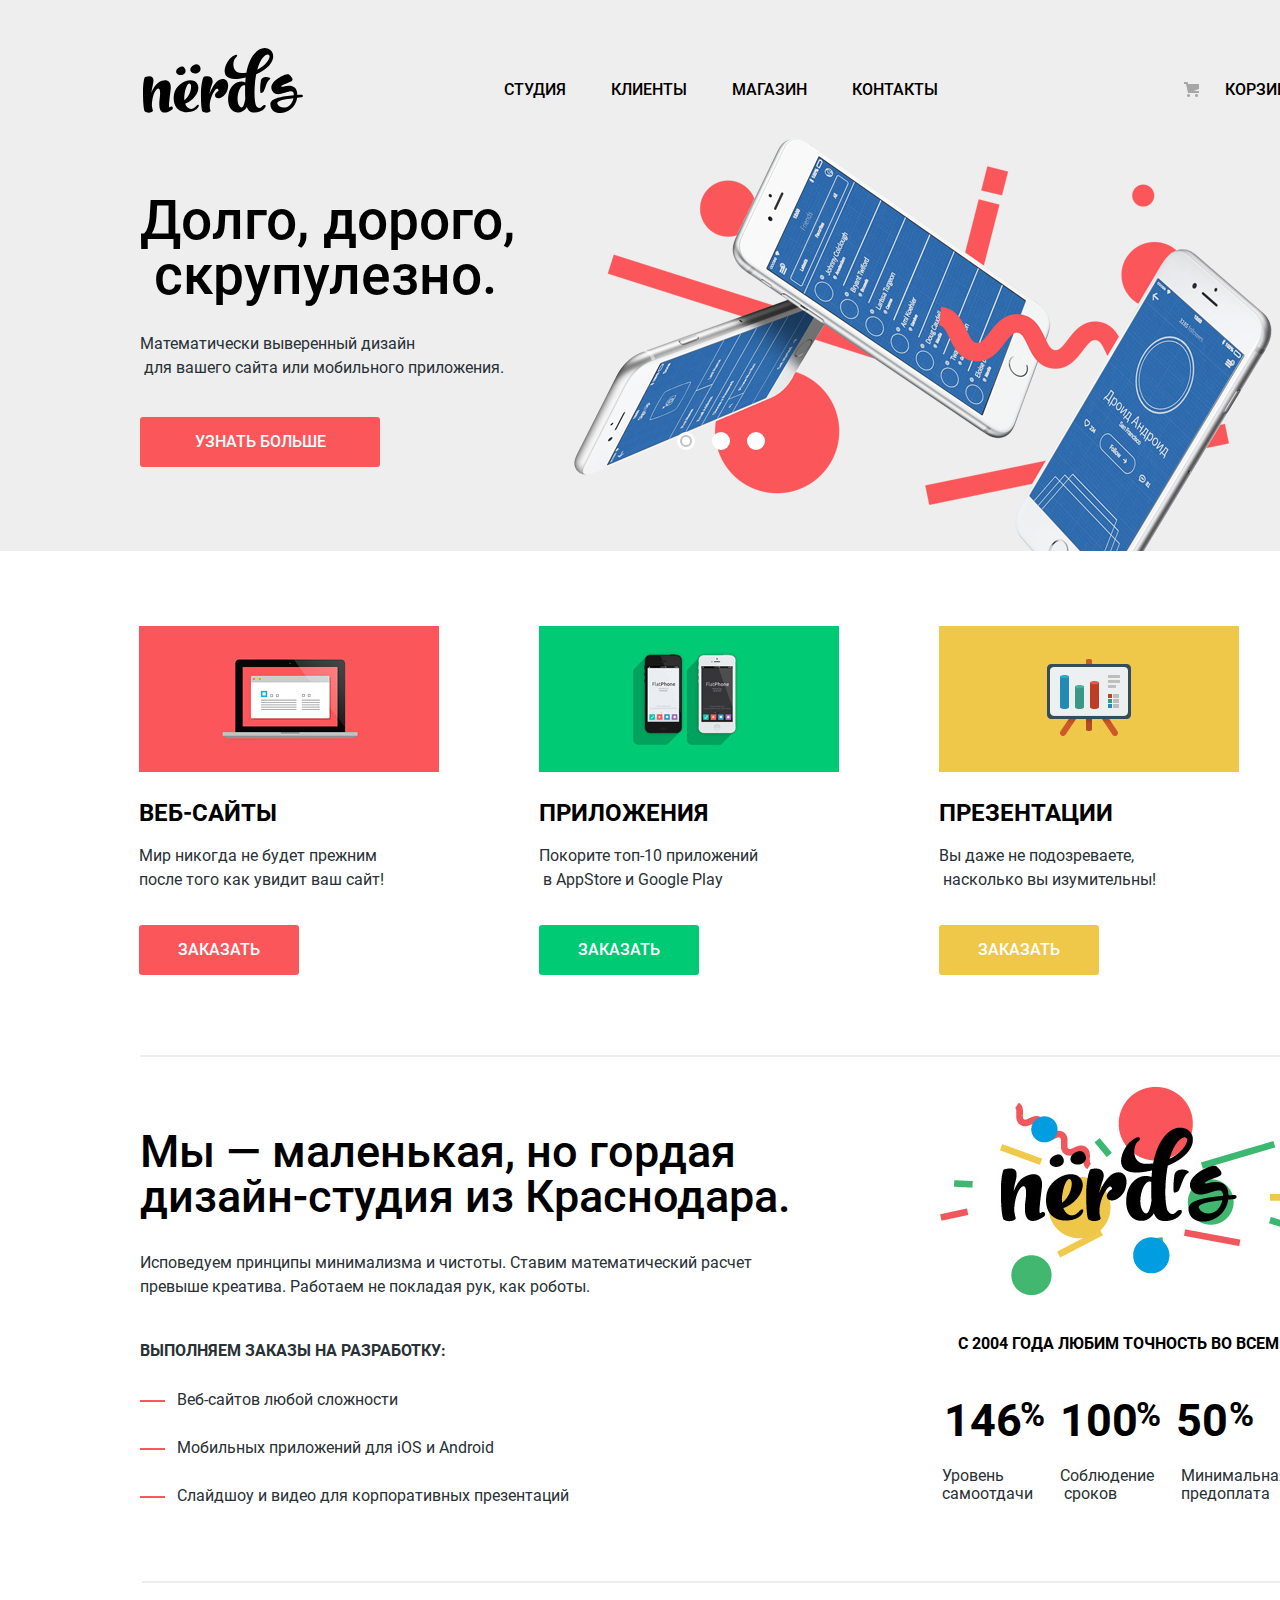
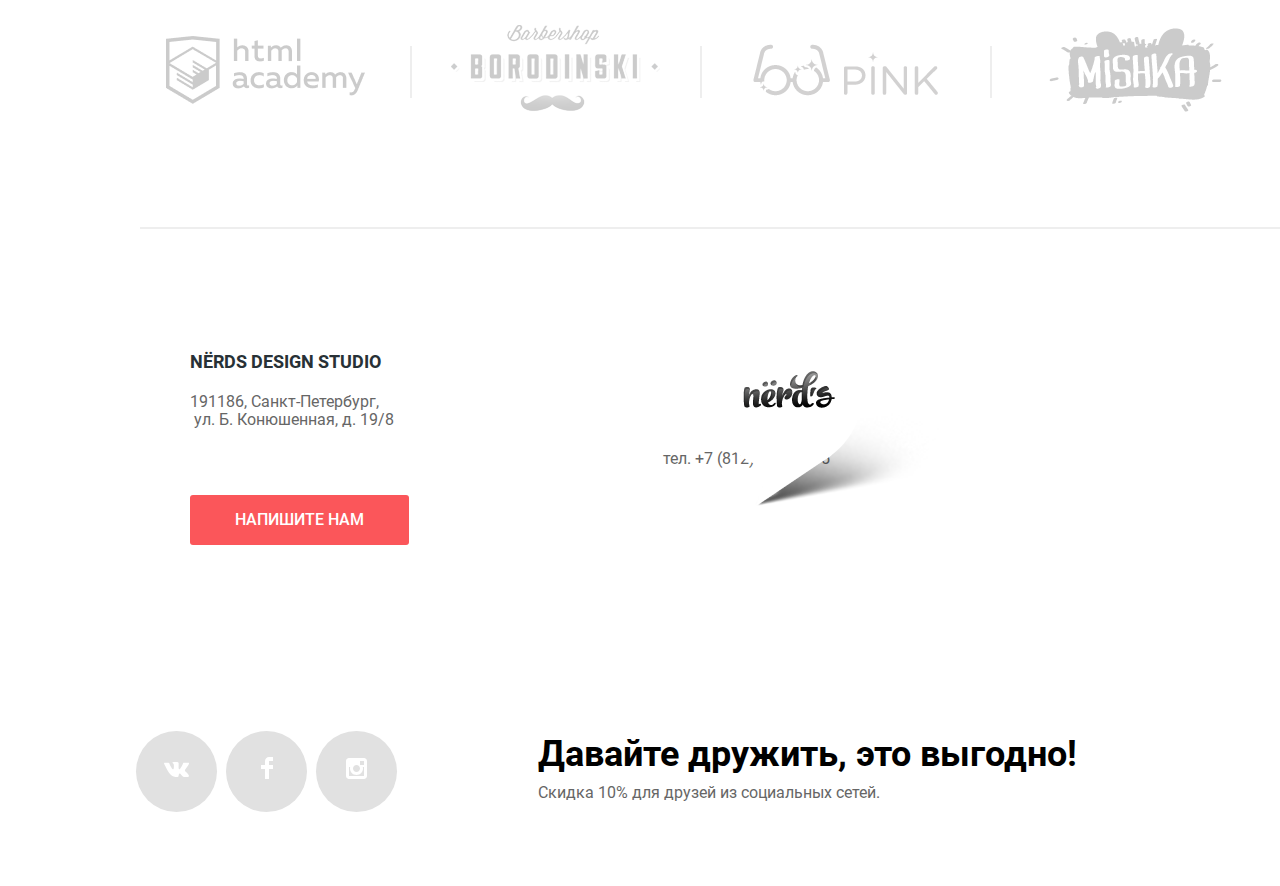
==== commit 5a8819bc: "Последняя попытка" ====
--- a/index.html
+++ b/index.html
@@ -4,7 +4,7 @@
   <meta charset="utf-8">
   <title>Проект Nerds</title>
   <link rel="stylesheet" href="css/normalize.css">
-  <link rel="stylesheet" href="css/style.min.css">
+  <link rel="stylesheet" href="css/style.css">
   <link rel="icon" href="favicon.ico">
 </head>
 <body class="page-body">
@@ -107,8 +107,9 @@
     </ul>
   </div>
 </section>
-<div class="container">
+
   <section class="advantages">
+    <div class="container">
     <h2 class="visually-hidden">Преимушества</h2>
     <div class="advantages-info">
       <h3>Мы — маленькая, но гордая<br>дизайн-студия из Краснодара.</h3>
@@ -144,15 +145,14 @@
         </tbody>
       </table>
     </div>
+  </div>
   </section>
-</div>
-<div class="container">
   <section class="sites">
+    <div class="container">
     <h2 class="visually-hidden">Наши работы</h2>
     <ul class="sites-list">
       <li class="sites-item">
-        <a href="http://htmlacademy.ru/intensive/htmlcss"><img src="img/html-sites.png" width="199" height="67"
-                                                               alt="логотип htmlacademy"></a>
+        <a href="http://htmlacademy.ru/intensive/htmlcss"><img src="img/html-sites.png" width="199" height="67" alt="логотип htmlacademy"></a>
       </li>
       <li class="sites-item">
         <a href="blank.html"><img src="img/borodinski.png" width="209" height="90" alt="логотип бородинский"></a>
@@ -164,8 +164,8 @@
         <a href="blank.html"><img src="img/mishka.png" width="173" height="84" alt="логотип мишка"></a>
       </li>
     </ul>
+  </div>
   </section>
-</div>
 <section class="location">
   <iframe
     src="https://www.google.com/maps/embed?pb=!1m18!1m12!1m3!1d499.6548843040408!2d30.32205229927831!3d59.93845515293437!2m3!1f0!2f0!3f0!3m2!1i1024!2i768!4f13.1!3m3!1m2!1s0x4696310fca145cc1%3A0x42b32648d8238007!2z0JHQvtC70YzRiNCw0Y8g0JrQvtC90Y7RiNC10L3QvdCw0Y8g0YPQuy4sIDE5LzgsINCh0LDQvdC60YIt0J_QtdGC0LXRgNCx0YPRgNCzLCDQoNC-0YHRgdC40Y8sIDE5MTE4Ng!5e0!3m2!1sru!2sby!4v1615289316536!5m2!1sru!2sby"
@@ -176,9 +176,10 @@
 ">
   </iframe>
   <h2 class="visually-hidden">Как до нас добраться</h2>
-  <div class="container">
-    <div class="contacts-wrapper">
-      <div class="contacts">
+
+  <div class="contacts-wrapper">
+    <div class="contacts">
+      <div class="container">
         <img src="img/map-marker.svg" width="231" height="190" alt="Логотип Нердс на карте">
         <h3>NЁRDS DESIGN STUDIO</h3>
         <p>191186, Санкт-Петербург,<br> --- a/css/style.css
+++ b/css/style.css
@@ -0,0 +1,1926 @@
+/*Fonts*/
+
+@font-face {
+  font-family: "Roboto";
+  src: url("../fonts/roboto.woff2") format("woff2"),
+  url("../fonts/roboto.woff") format("woff");
+  font-weight: 400;
+  font-style: normal;
+}
+
+@font-face {
+  font-family: "Roboto";
+  src: url("../fonts/robotomedium.woff2") format("woff2"),
+  url("../fonts/robotomedium.woff") format("woff");
+  font-weight: 500;
+  font-style: normal;
+}
+
+@font-face {
+  font-family: "Roboto";
+  src: url("../fonts/robotobold.woff2") format("woff2"),
+  url("../fonts/robotobold.woff") format("woff");
+  font-weight: 700;
+  font-style: normal;
+}
+
+
+/* Variables */
+
+:root {
+  --basic-dark: #000000;
+  --basic-black: #283136;
+  --basic-white: #FFFFFF;
+  --basic-grey: #444444;
+  --basic-extra-grey: #4D4D4D;
+  --basic-red: #FB565A;
+  --basic-green: #00CA74;
+  --basic-yellow: #EFC849;
+  --special: #EEEEEE;
+}
+
+/* Global */
+.page {
+  height: 100%;
+}
+
+.page-body {
+     display: -ms-grid;
+  display: grid;
+  -ms-grid-rows: -webkit-min-content 1fr -webkit-min-content;
+  -ms-grid-rows: min-content 1fr min-content;
+  grid-template-rows: -webkit-min-content 1fr -webkit-min-content;
+  grid-template-rows: min-content 1fr min-content;
+  -ms-flex-line-pack: start;
+  align-content: start;
+  font-family: "Roboto", "Arial", sans-serif;
+  font-weight: 400;
+  font-style: normal;
+  font-size: 16px;
+  line-height: 24px;
+  color: var(--basic-black);
+  background-position: top center;
+  background-repeat: no-repeat;
+}
+
+.container {
+  width: 1160px;
+  padding: 0 20px;
+  margin: 0 auto;
+}
+
+img {
+  max-width: 100%;
+  height: auto;
+}
+
+a {
+  vertical-align: middle;
+  text-align: center;
+  text-decoration: none;
+}
+
+li {
+  list-style: none;
+}
+
+.visually-hidden {
+  position: absolute;
+  width: 1px;
+  height: 1px;
+  margin: -1px;
+  border: 0;
+  padding: 0;
+  white-space: nowrap;
+  -webkit-clip-path: inset(100%);
+  clip-path: inset(100%);
+  clip: rect(0 0 0 0);
+  overflow: hidden;
+}
+
+.btn {
+  font-family: "Roboto", "Arial", sans-serif;
+  font-style: normal;
+  font-weight: 500;
+  font-size: 16px;
+  line-height: 18px;
+  color: var(--basic-white);
+  background-color: var(--basic-red);
+  text-transform: uppercase;
+  width: 160px;
+  height: 50px;
+  border-radius: 3px;
+}
+
+.btn:hover {
+  background-color: #E74246;
+}
+
+.btn:active {
+  background-color: #D7373B;
+}
+
+.main-nav-wrapper {
+  width: 100%;
+  background-color: var(--special);
+}
+
+/* main-nav*/
+
+.main-nav .container {
+  padding-top: 47px;
+  display: flex;
+  justify-content: flex-start;
+  align-items: center;
+  padding-left: 0;
+  margin-left: 142px;
+}
+
+.main-slider-wrapper .container {
+  display: flex;
+  align-items: center;
+}
+
+.main-nav svg:hover {
+  fill-opacity: 0.2;
+  drop-shadow: 0 4px 4px rgba(0, 0, 0, 0.25);
+}
+
+.main-logo {
+  -ms-flex-item-align: start;
+  align-self: flex-start;
+  margin: 0;
+  padding-left: 1px;
+}
+
+.nav-list {
+  display: -webkit-box;
+  display: -ms-flexbox;
+  display: flex;
+  -ms-flex-wrap: wrap;
+  flex-wrap: wrap;
+  -webkit-box-pack: start;
+  -ms-flex-pack: start;
+  justify-content: start;
+  -webkit-box-align: center;
+  -ms-flex-align: center;
+  align-items: center;
+  list-style: none;
+  text-transform: uppercase;
+  margin: 0;
+  padding: 0;
+  margin-left: 201px;
+  margin-top: 13px;
+}
+
+.nav-item {
+  padding-right: 45px
+}
+
+.active a {
+  padding-bottom: 18px;
+  border-bottom: 2px solid red;
+}
+
+
+.nav-list a {
+  font-family: "Roboto", "Arial", sans-serif;
+  font-weight: 500;
+  font-size: 16px;
+  line-height: 30px;
+  color: var(--basic-dark);
+  text-decoration: none;
+}
+.nav-list li:last-child{
+  padding-right: 0;
+}
+
+.nav-list a:hover {
+  color: var(--basic-red);
+}
+
+.nav-list a:active {
+  color: var(--basic-dark);
+  opacity: 0.3;
+}
+
+.icon-cart a:hover {
+  color: var(--basic-red);
+}
+
+.icon-cart a:active {
+  color: var(--basic-dark);
+  opacity: 0.3;
+}
+
+.icon-cart {
+
+  max-width: 150px;
+  min-height: 30px;
+  text-align: right;
+  margin-top: 13px;
+  margin-left: 212px;
+}
+
+.item-cart {
+  padding-left: 75px;
+  font-size: 16px;
+  line-height: 30px;
+  color: var(--basic-dark);
+  font-family: "Roboto", "Arial", sans-serif;
+  font-weight: 500;
+  text-decoration: none;
+  text-transform: uppercase;
+  position: relative;
+}
+
+.item-cart::before {
+  content: "";
+  position: absolute;
+  width: 15px;
+  height: 15px;
+  bottom: 2px;
+  left: 34px;
+  background-image: url("../img/cart-icon.svg");
+  background-repeat: no-repeat;
+  background-position: 0 0;
+}
+
+/* slider*/
+
+
+.main-slider-wrapper {
+  width: 100%;
+  margin: 0;
+  padding: 0;
+  background-color: var(--special);
+}
+
+.slider .container {
+  position: relative;
+  margin-left: 120px;
+}
+
+.slider-list {
+  margin: 0;
+  padding: 0;
+}
+
+
+.slide {
+  position: relative;
+  width: 1160px;
+  display: -webkit-box;
+  display: -ms-flexbox;
+  display: flex;
+  -webkit-box-pack: start;
+  -ms-flex-pack: start;
+  justify-content: flex-start;
+  margin: 0;
+  padding: 0;
+  min-height: 431px;
+}
+
+.slide-about {
+  display: flex;
+  flex-direction: column;
+  margin: 0;
+  padding: 0;
+  width: 538px;
+}
+
+.slide-img {
+  position: absolute;
+  width: 760px;
+  height: 431px;
+  margin-right: 0;
+  right: 0;
+}
+
+.slide h3 {
+  font-size: 55px;
+  line-height: 55px;
+  font-family: "Roboto", "Arial", sans-serif;
+  font-weight: 500;
+  color: var(--basic-dark);
+  margin-bottom: 12px;
+  margin-top: 73px;
+}
+
+.slide p {
+  display: -webkit-box;
+  display: -ms-flexbox;
+  display: flex;
+  -webkit-box-align: center;
+  -ms-flex-align: center;
+  align-items: center;
+  min-height: 49px;
+  margin-bottom: 19px;
+}
+
+.slide a {
+  display: -webkit-box;
+  display: -ms-flexbox;
+  display: flex;
+  width: 240px;
+  height: 50px;
+  background-color: var(--basic-red);
+  -webkit-box-pack: center;
+  -ms-flex-pack: center;
+  justify-content: center;
+  -webkit-box-align: center;
+  -ms-flex-align: center;
+  align-items: center;
+  color: var(--basic-white);
+  border-radius: 3px;
+  font-size: 16px;
+  line-height: 18px;
+  margin-top: 18px;
+  font-family: "Roboto", "Arial", sans-serif;
+  font-weight: 500;
+}
+
+.slide a:hover {
+  background-color: #E74246;
+}
+
+.slide a:active {
+  background-color: #D7373B;
+}
+
+.slider-controls {
+  position: absolute;
+  top: 312px;
+  right: 555px;
+  border: none;
+  z-index: 20;
+  display: -webkit-box;
+  display: -ms-flexbox;
+  display: flex;
+  width: 88px;
+  -webkit-box-pack: justify;
+  -ms-flex-pack: justify;
+  justify-content: space-between;
+}
+
+.slider-controls button {
+  margin: 0;
+  padding: 0;
+  display: -webkit-box;
+  display: -ms-flexbox;
+  display: flex;
+  -webkit-box-pack: center;
+  -ms-flex-pack: center;
+  justify-content: center;
+  -webkit-box-align: center;
+  -ms-flex-align: center;
+  align-items: center;
+  height: 18px;
+  width: 18px;
+  border-radius: 50%;
+  border: none;
+  background-color: var(--basic-white);
+  cursor: pointer;
+}
+
+.current i {
+  display: -webkit-box;
+  display: -ms-flexbox;
+  display: flex;
+  -ms-flex-line-pack: center;
+  align-content: center;
+  margin: 0 auto;
+  padding: 0;
+  position: absolute;
+  width: 8px;
+  height: 8px;
+  border: 2px solid #C1C1C1;
+  border-radius: 50%;
+}
+
+.slide {
+  display: none;
+}
+
+.slide-current {
+  display: -webkit-box;
+  display: -ms-flexbox;
+  display: flex;
+}
+
+
+/* services*/
+.services {
+  width: 100%;
+  margin: 0;
+  padding: 0;
+}
+.services .container{
+  margin-left: 90px;
+}
+
+.services-list {
+  display: -webkit-box;
+  display: -ms-flexbox;
+  display: flex;
+  -webkit-box-orient: horizontal;
+  -webkit-box-direction: normal;
+  -ms-flex-direction: row;
+  flex-direction: row;
+  -ms-flex-wrap: wrap;
+  flex-wrap: wrap;
+  -webkit-box-pack: start;
+  -ms-flex-pack: start;
+  justify-content: flex-start;
+  margin: 0;
+  padding: 0;
+  -ms-flex-line-pack: center;
+  align-content: center;
+  margin-top: 75px;
+  padding-left: 29px;
+}
+
+.services-list img {
+  margin-bottom: 19px;
+}
+
+.services-web,
+.services-app,
+.services-presentation {
+  width: 300px;
+  min-height: 350px;
+  margin-right: 100px;
+  position: relative;
+}
+
+
+.service-list li:nth-child(n3) {
+  margin-right: 0;
+}
+
+.services-list a {
+  display: -webkit-box;
+  display: -ms-flexbox;
+  display: flex;
+  -webkit-box-pack: center;
+  -ms-flex-pack: center;
+  justify-content: center;
+  -webkit-box-align: center;
+  -ms-flex-align: center;
+  align-items: center;
+  text-transform: uppercase;
+  color: var(--basic-white);
+  font-family: "Roboto", "Arial", sans-serif;
+  font-weight: 500;
+  font-size: 16px;
+  line-height: 18px;
+  width: 160px;
+  height: 50px;
+  background-color: var(--basic-red);
+  border-radius: 3px;
+  margin-top: 33px;
+}
+
+
+.services h3 {
+  font-family: "Roboto", "Arial", sans-serif;
+  font-weight: 700;
+  color: var(--basic-dark);
+  font-size: 24px;
+  line-height: 30px;
+  text-transform: uppercase;
+  margin: 0;
+  padding: 0;
+}
+
+.services-web a {
+  background-color: var(--basic-red);
+}
+
+.services-web a:hover {
+  background-color: #E74246;
+}
+
+.services-web a:active {
+  background-color: #D7373B;
+}
+
+.services-app a {
+  background-color: var(--basic-green);
+}
+
+.services-app a:hover {
+  background-color: #00BC6C;
+}
+
+.services-app a:active {
+  background-color: #00AA62;
+}
+
+.services-presentetion a {
+  background-color: var(--basic-yellow);
+}
+
+.services-presentetion a:hover {
+  background-color: #EAB534;
+}
+
+.services-presentetion a:active {
+  background-color: #E5A722;
+}
+
+
+/* Advantages*/
+
+.advantages .container {
+  width: 1160px;
+  display: -webkit-box;
+  display: -ms-flexbox;
+  display: flex;
+  position: relative;
+  margin: 0;
+  padding: 0;
+  margin-bottom: 73px;
+  margin-left: 140px;
+}
+
+.advantages-info {
+  display: -webkit-box;
+  display: -ms-flexbox;
+  display: flex;
+  -ms-flex-wrap: wrap;
+  flex-wrap: wrap;
+  -webkit-box-orient: vertical;
+  -webkit-box-direction: normal;
+  -ms-flex-direction: column;
+  flex-direction: column;
+  width: 750px;
+  padding-right: 0;
+  margin-left: 0;
+  margin-top: 110px;
+}
+
+.advantages-statistick {
+  display: -webkit-box;
+  display: -ms-flexbox;
+  display: flex;
+  -webkit-box-orient: vertical;
+  -webkit-box-direction: normal;
+  -ms-flex-direction: column;
+  flex-direction: column;
+  -webkit-box-pack: end;
+  -ms-flex-pack: end;
+  justify-content: flex-end;
+  -ms-flex-line-pack: end;
+  align-content: flex-end;
+  margin-left: 19px;
+  margin-top: 0;
+  padding-top: 0;
+}
+
+
+.advantages-info h3 {
+  font-family: "Roboto", "Arial", sans-serif;
+  font-weight: 500;
+  color: var(--basic-dark);
+  font-size: 45px;
+  line-height: 45px;
+  margin: 0;
+  padding: 0;
+  margin-top: 43px;
+  margin-bottom: 24px;
+}
+
+.advantages-info p {
+  display: block;
+  margin-top: 8px;
+}
+
+.advantages-info strong {
+  font-family: "Roboto", "Arial", sans-serif;
+  font-weight: 700;
+  text-transform: uppercase;
+  margin-top: 24px;
+}
+
+.info-list {
+  margin: 0;
+  padding: 0;
+  margin-top: 25px;
+  padding-left: 37px;
+}
+
+.info-list li {
+  margin-bottom: 24px;
+}
+
+.info-list li:last-child {
+  margin-bottom: 0;
+}
+
+
+.info-list li::before {
+  content: "";
+  position: absolute;
+  width: 25px;
+  height: 2px;
+  background-color: var(--basic-red);
+  -webkit-transform-origin: center;
+  -ms-transform-origin: center;
+  transform-origin: center;
+  -webkit-transform: translate(-37px, 12px);
+  -ms-transform: translate(-37px, 12px);
+  transform: translate(-37px, 12px);
+}
+
+.advantages-statistick img {
+  background-position: 0 0;
+  margin-bottom: 37px;
+  width: 360px;
+  height: 208px;
+  margin-left: 30px;
+}
+
+.table .caption {
+  font-family: "Roboto", "Arial", sans-serif;
+  font-weight: 700;
+  line-height: 24px;
+  font-size: 16px;
+  margin: 0;
+  padding: 0;
+  color: var(--basic-dark);
+  text-transform: uppercase;
+  text-align: left;
+  padding-left: 49px;
+  margin-bottom: 35px;
+}
+
+.thead {
+  display: -webkit-box;
+  display: -ms-flexbox;
+  display: flex;
+  text-align: center;
+  font-family: "Roboto", "Arial", sans-serif;
+  font-weight: 700;
+  color: var(--basic-dark);
+  font-size: 45px;
+  line-height: 64px;
+  margin-bottom: 10px;
+  margin-top: -5px;
+}
+
+.sup {
+  left: -11.31%;
+  right: 20.92%;
+  top: -10px;
+}
+
+.thead tr {
+  display: -webkit-box;
+  display: -ms-flexbox;
+  display: flex;
+  padding-left: 32px;
+  padding-bottom: 10px;
+}
+
+.thead td:last-child {
+  padding-right: 0;
+}
+
+.thead b {
+  font-weight: 700;
+}
+
+.tbody {
+  display: -webkit-box;
+  display: -ms-flexbox;
+  display: flex;
+  width: 330px;
+  margin: 0;
+  margin-left: 28px;
+  margin-top: -10px;
+  font-size: 16px;
+  line-height: 18px;
+}
+
+.tbody tr {
+  display: table-row;
+  -webkit-box-pack: justify;
+  -ms-flex-pack: justify;
+  justify-content: space-between;
+  width: 330px;
+  color: var(--basic-black);
+  font-size: 16px;
+  line-height: 18px;
+}
+
+.tbody td {
+  padding-right: 24px;
+}
+
+.tbody td:last-child {
+  padding-right: 0;
+}
+
+.advantages::after {
+  content: "";
+  position: absolute;
+  width: 1158px;
+  height: 2px;
+  color: var(--special);
+  background-color: var(--special);
+  margin-top: 0;
+  left: 142px;
+}
+
+/*Sites*/
+.sites .container{
+  min-height: 184px;
+  width: 1160px;
+  margin-bottom: 80px;
+  position: relative;
+  margin-left: 100px;
+}
+
+.sites::before {
+  content: "";
+  position: absolute;
+  width: 1158px;
+  height: 2px;
+  top: 1055px;
+  left: 140px;
+  background-color: var(--special);
+}
+
+.sites::after {
+  content: "";
+  position: absolute;
+  width: 1158px;
+  height: 2px;
+  bottom:  -929px;
+  left: 140px;
+  background-color: var(--special);
+}
+
+.sites-list {
+  display: -webkit-box;
+  display: -ms-flexbox;
+  display: flex;
+  -webkit-box-orient: horizontal;
+  -webkit-box-direction: normal;
+  -ms-flex-direction: row;
+  flex-direction: row;
+  -ms-flex-wrap: wrap;
+  flex-wrap: wrap;
+  -ms-flex-pack: distribute;
+  justify-content: flex-start;
+  -ms-flex-line-pack: center;
+  align-items: center;
+  min-height: 184px;
+  width: 1160px;
+  margin: 0;
+  padding: 0;
+}
+
+.sites-item {
+  position: relative;
+  display: flex;
+  justify-content: center;
+  align-items: center;
+  align-content: center;
+  width: 25%;
+  height: 184px;
+}
+
+.sites-item li:last-child {
+  padding-right: 0;
+}
+
+.sites-list li::after {
+  content: "";
+  position: absolute;
+  width: 52px;
+  height: 2px;
+  background-color: var(--special);
+  top: 90px;
+  right: -27px;
+  -webkit-transform: rotate(90deg);
+  -ms-transform: rotate(90deg);
+  transform: rotate(90deg);
+  align-self: center;
+}
+
+.sites-item li:first-child {
+  padding-top: 41px;
+  padding-right: 34px;
+}
+
+.sites-item a {
+  opacity: 0.2;
+}
+
+.sites-item a:hover {
+  opacity: 1;
+}
+
+.sites-item a:active {
+  opacity: 0.1;
+}
+
+.sites-list .cur::after {
+  display: none;
+}
+
+/*Location*/
+.location {
+  display: block;
+  position: relative;
+  width: 100%;
+  height: 416px;
+}
+
+.location img {
+  position: absolute;
+  width: 231px;
+  height: 190px;
+  right: -450px;
+  bottom: 100px;
+}
+
+.location iframe {
+  width: 100%;
+  height: 416px;
+}
+
+.contacts-wrapper {
+  display: block;
+  position: absolute;
+  width: 319px;
+  top: 0;
+  min-height: 308px;
+  background-color: var(--basic-white);
+  margin-top: 53px;
+  margin-left: 170px;
+}
+
+.contacts {
+  display: -webkit-box;
+  display: -ms-flexbox;
+  display: flex;
+  -webkit-box-orient: vertical;
+  -webkit-box-direction: normal;
+  -ms-flex-direction: column;
+  flex-direction: column;
+  -webkit-box-pack: center;
+  -ms-flex-pack: center;
+  justify-content: center;
+  -webkit-box-align: center;
+  -ms-flex-align: center;
+  align-items: center;
+  margin: 0;
+  padding: 0;
+ }
+
+.contacts h3 {
+  display: block;
+  margin: 0;
+  padding: 0;
+  font-size: 18px;
+  line-height: 30px;
+  margin-top: 49px;
+  margin-bottom: 16px;
+  font-family: "Roboto", "Arial", sans-serif;
+  font-weight: 700;
+  margin-right: 25px;
+}
+
+.contacts p {
+  display: block;
+  margin: 0;
+  padding: 0;
+  font-size: 16px;
+  line-height: 18px;
+  color: #666666;
+  margin-bottom: 27px;
+  margin-right: 17px;
+  margin-top: 7px;
+}
+
+.contacts .tel {
+  display: block;
+  color: #666666;
+  margin-right: 30px;
+  margin-top: 3px
+}
+
+.contacts .send-us {
+  display: -webkit-box;
+  display: -ms-flexbox;
+  display: flex;
+  -webkit-box-pack: center;
+  -ms-flex-pack: center;
+  justify-content: center;
+  -webkit-box-align: center;
+  -ms-flex-align: center;
+  align-items: center;
+  border: none;
+  width: 219px;
+  height: 50px;
+  margin-top: 10px;
+  color: var(--basic-white);
+}
+
+/* Footer*/
+.footer  {
+  margin-bottom: 74px;
+  padding-left: 51px;
+}
+.footer .container{
+  margin-left: 65px;
+}
+
+
+.main-footer {
+  display: -webkit-box;
+  display: -ms-flexbox;
+  display: flex;
+  -webkit-box-pack: justify;
+  -ms-flex-pack: justify;
+  justify-content: space-between;
+  width: 1160px;
+  min-height: 81px;
+  margin-top: 70px;
+}
+
+.social-list {
+  display: -webkit-box;
+  display: -ms-flexbox;
+  display: flex;
+  -webkit-box-pack: start;
+  -ms-flex-pack: start;
+  justify-content: flex-start;
+  -webkit-box-align: start;
+  -ms-flex-align: start;
+  align-items: flex-start;
+  margin: 0;
+  padding: 0;
+}
+
+.social-info {
+  -ms-flex-item-align: end;
+  align-self: flex-end;
+  margin: 0;
+  padding: 0;
+  min-width: 660px;
+  max-height: 81px;
+  margin-left: 130px;
+  margin-right: 98px;
+  margin-bottom: 8px;
+}
+
+.social-info h3 {
+  margin: 0;
+  font-family: "Roboto", "Arial", sans-serif;
+  font-weight: 700;
+  color: var(--basic-dark);
+  font-size: 36px;
+  line-height: 36px;
+  margin-bottom: 10px;
+}
+
+.social-info p {
+  margin: 0;
+  color: #666666;
+  font-size: 16px;
+  line-height: 22px;
+}
+
+
+.social-list li {
+  display: -webkit-box;
+  display: -ms-flexbox;
+  display: flex;
+  -webkit-box-pack: center;
+  -ms-flex-pack: center;
+  justify-content: center;
+  -webkit-box-align: center;
+  -ms-flex-align: center;
+  align-items: center;
+  margin-right: 9px;
+  width: 81px;
+  height: 81px;
+  border-radius: 50%;
+  background-color: #E1E1E1;
+}
+
+.social-list li:hover {
+  background-color: #E74246;
+}
+
+.social-list li:active {
+
+  background-color: #D7373B;
+}
+
+.social-list img:active {
+  opacity: 0.3;
+}
+
+/* Modal*/
+.info-send {
+  position: fixed;
+  margin: auto;
+  width: 960px;
+  height: 590px;
+  right: 0;
+  bottom: 0;
+  top: 474px;
+  left: 0;
+  background-color: var(--basic-white);
+  -webkit-box-shadow: 0 20px 40px rgba(0, 0, 0, 0.4);
+  box-shadow: 0 20px 40px rgba(0, 0, 0, 0.4);
+  z-index: 30;
+}
+
+.modal-form {
+  padding: 0 40px 34px 100px;
+  max-width: 760px;
+  max-height: 256px;
+  font-family: "Roboto", "Arial", sans-serif;
+  font-weight: 700;
+  font-size: 16px;
+  line-height: 18px;
+}
+
+.form-login .login-user {
+  padding-top: 1px;
+}
+
+.form-login {
+  display: -webkit-box;
+  display: -ms-flexbox;
+  display: flex;
+  -ms-flex-wrap: wrap;
+  flex-wrap: wrap;
+}
+
+.btn-close {
+  width: 21px;
+  height: 21px;
+  cursor: pointer;
+  border: none;
+  position: absolute;
+  top: -8px;
+  right: 0;
+  background-color: var(--basic-white);
+  background-image: url("../img/close-cross.svg");
+  margin-right: 90px;
+  margin-top: 78px;
+  opacity: 0.3;
+}
+
+.info-send button:hover {
+  opacity: 1;
+}
+
+.info-send button:active {
+  opacity: 0.1;
+}
+
+.info-send h3 {
+  display: -webkit-box;
+  display: -ms-flexbox;
+  display: flex;
+  -ms-flex-wrap: wrap;
+  flex-wrap: wrap;
+  font-size: 45px;
+  line-height: 53px;
+  font-family: "Roboto", "Arial", sans-serif;
+  font-weight: 700;
+  margin-left: 100px;
+  margin-top: 55px;
+  margin-bottom: 37px;
+}
+
+.form-login input {
+  border-radius: 3px;
+  display: -webkit-box;
+  display: -ms-flexbox;
+  display: flex;
+  -ms-flex-wrap: wrap;
+  flex-wrap: wrap;
+  border: 2px solid #d7dcde;
+  width: 340px;
+  height: 50px;
+  padding-left: 16px;
+  margin-top: 9px;
+  font-family: "Roboto", "Arial", sans-serif;
+  font-weight: 400;
+  color: var(--basic-grey);
+  opacity: 1;
+}
+
+.info-send input:hover {
+  opacity: 0.5;
+  border: 2px solid #B4B9BB;
+  -webkit-box-shadow: inset 0 4px 4px 0 rgba(0, 0, 0, 0.25);
+  box-shadow: inset 0 4px 4px 0 rgba(0, 0, 0, 0.25);
+}
+
+.info-send input:hover::-webkit-input-placeholder {
+
+}
+
+.info-send input:hover::-moz-placeholder {
+
+}
+
+.info-send input:hover:-ms-input-placeholder {
+
+}
+
+.info-send input:hover::-ms-input-placeholder {
+
+}
+
+.info-send input:hover::placeholder {
+
+}
+
+.info-send input:focus {
+  color: var(--basic-dark);
+  -webkit-box-shadow: none;
+  box-shadow: none;
+  border: var(--basic-dark);
+}
+
+.info-send input:focus::-webkit-input-placeholder {
+  color: var(--basic-grey);
+  -webkit-box-shadow: none;
+  box-shadow: none;
+}
+
+.info-send input:focus::-moz-placeholder {
+  color: var(--basic-grey);
+  box-shadow: none;
+}
+
+.info-send input:focus:-ms-input-placeholder {
+  color: var(--basic-grey);
+  box-shadow: none;
+}
+
+.info-send input:focus::-ms-input-placeholder {
+  color: var(--basic-grey);
+  box-shadow: none;
+}
+
+.info-send input:focus::placeholder {
+  color: var(--basic-grey);
+  -webkit-box-shadow: none;
+  box-shadow: none;
+}
+
+.info-send input:invalid {
+  border: 2px solid #E74246;
+  color: #E74246;
+  -webkit-box-shadow: none;
+  box-shadow: none;
+}
+
+.info-send input:invalid::-webkit-input-placeholder {
+  color: #E74246;
+}
+
+.info-send input:invalid::-moz-placeholder {
+  color: #E74246;
+}
+
+.info-send input:invalid:-ms-input-placeholder {
+  color: #E74246;
+}
+
+.info-send input:invalid::-ms-input-placeholder {
+  color: #E74246;
+}
+
+.info-send input:invalid::placeholder {
+  color: #E74246;
+}
+
+.username {
+  display: -webkit-box;
+  display: -ms-flexbox;
+  display: flex;
+  -webkit-box-orient: vertical;
+  -webkit-box-direction: normal;
+  -ms-flex-direction: column;
+  flex-direction: column;
+  padding: 0;
+  margin: 0;
+}
+
+.useremail {
+  display: -webkit-box;
+  display: -ms-flexbox;
+  display: flex;
+  -webkit-box-orient: vertical;
+  -webkit-box-direction: normal;
+  -ms-flex-direction: column;
+  flex-direction: column;
+  padding: 0;
+  margin: 0;
+  margin-left: 36px;
+}
+
+.usertext {
+  margin-top: 28px;
+  margin-bottom: 43px;
+}
+
+.usertext input {
+  display: block;
+  width: 733px;
+  height: 118px;
+}
+
+.usertext input::-webkit-input-placeholder {
+  vertical-align: text-top;
+  text-align: start;
+}
+
+.usertext input::-moz-placeholder {
+  vertical-align: text-top;
+  text-align: start;
+}
+
+.usertext input:-ms-input-placeholder {
+  vertical-align: text-top;
+  text-align: start;
+}
+
+.usertext input::-ms-input-placeholder {
+  vertical-align: text-top;
+  text-align: start;
+}
+
+.usertext input::placeholder {
+  vertical-align: text-top;
+  text-align: start;
+}
+
+.btn-send {
+  width: 259px;
+}
+
+/* CATALOG*/
+
+.main-catalog .container{
+  margin-left: 140px;
+}
+.heading {
+  display: -webkit-box;
+  display: -ms-flexbox;
+  display: flex;
+  -ms-flex-wrap: wrap;
+  flex-wrap: wrap;
+  height: 234px;
+  margin: 0;
+  padding: 0;
+  padding-right: 37px;
+}
+
+.heading h3 {
+  margin-top: 72px;
+  display: block;
+  font-family: "Roboto", "Arial", sans-serif;
+  font-weight: 500;
+  margin-bottom: 100px;
+  text-align: center;
+  font-size: 55px;
+  line-height: 55px;
+  color: var(--basic-dark);
+  width: 1160px;
+}
+
+.catalog-products .container {
+  margin-left: 120px;
+  display: flex;
+}
+/*Ползунок */
+
+.filter fieldset {
+  border: none;
+  margin: 0;
+  padding: 0;
+}
+
+form .filter-item {
+  border: none;
+  margin-top: 55px;
+}
+
+.filter-item legend {
+  padding: 0;
+  margin: 0;
+  display: block;
+  font-size: 18px;
+  line-height: 24px;
+  text-transform: uppercase;
+  font-family: "Roboto", "Arial", sans-serif;
+  font-weight: 700;
+  margin-top: 55px;
+}
+
+.range-filter {
+  display: block;
+  width: 260px;
+  margin-top: 32px;
+}
+
+.range-controls {
+  position: relative;
+  display: block;
+  height: 80px;
+  background-color: #f1f1f1;
+  border-radius: 5px;
+}
+
+.range-controls .scale {
+  position: absolute;
+  top: 40px;
+  height: 2px;
+  width: 80%;
+  background: #d7dcde;
+  left: 30px;
+}
+
+.range-controls .bar {
+  position: absolute;
+  width: 70%;
+  height: 2px;
+  background: #00ca74;
+}
+
+.range-controls .toogle {
+  position: absolute;
+  top: 31px;
+  left: 0;
+  width: 4px;
+  height: 4px;
+  padding: 0;
+  border: 8px solid var(--basic-white);
+  background-color: #ababab;
+  border-radius: 50%;
+  -webkit-box-shadow: 0 2px 1px 0 #cfcfcf;
+  box-shadow: 0 2px 1px 0 #cfcfcf;
+  cursor: pointer;
+}
+
+.range-controls .toogle-min {
+  left: 18px;
+}
+
+.range-controls .toogle-max {
+  left: 160px;
+}
+
+.price-controls {
+  display: -webkit-box;
+  display: -ms-flexbox;
+  display: flex;
+  -webkit-box-pack: justify;
+  -ms-flex-pack: justify;
+  justify-content: space-between;
+  width: 260px;
+  border: none;
+}
+
+.filter label {
+  padding-left: 0;
+}
+
+
+.price-controls input {
+  width: 60px;
+  padding: 10px;
+  margin-left: 10px;
+  margin-top: 10px;
+  text-align: center;
+  color: var(--basic-black);
+  border: none;
+  border-radius: 5px;
+  background: #f1f1f1;
+  font-family: inherit;
+  font-size: inherit;
+}
+
+.catalog-products {
+  display: -webkit-box;
+  display: -ms-flexbox;
+  display: flex;
+  -webkit-box-pack: start;
+  -ms-flex-pack: start;
+  justify-content: flex-start;
+  -ms-flex-wrap: wrap;
+  flex-wrap: wrap;
+  margin: 0;
+  padding: 0;
+}
+
+/* Filter*/
+.filter legend {
+  position: relative;
+  display: block;
+  font-size: 18px;
+  line-height: 30px;
+  text-transform: uppercase;
+  font-family: "Roboto", "Arial", sans-serif;
+  font-weight: 700;
+  margin-bottom: 15px;
+}
+
+.filter ul {
+  margin: 0;
+  padding: 0;
+}
+
+.form .checkbox-list {
+  margin-top: -5px;
+}
+
+.filter legend {
+  display: -webkit-box;
+  display: -ms-flexbox;
+  display: flex;
+  margin-top: 46px;
+}
+
+
+.filter label {
+  position: relative;
+  display: block;
+  cursor: pointer;
+  font-size: 16px;
+  line-height: 19px;
+  color: var(--basic-black);
+  margin-bottom: 15px;
+  padding-left: 36px;
+  padding-top: 5px;
+}
+
+.price-controls label {
+  padding-left: 0;
+  border: none;
+  margin-bottom: 54px;
+}
+
+.filter .filter-radio + label:hover,
+.filter .filter-checkbox + label:hover {
+  color: var(--basic-dark);
+}
+
+.filter-radio + label::before {
+  content: "";
+  position: absolute;
+  width: 25px;
+  height: 25px;
+  top: 0;
+  left: 0;
+  border-radius: 50%;
+  border: 2px solid var(--basic-extra-grey);
+  opacity: 0.4;
+}
+
+.filter-radio + label:hover::before {
+  -webkit-box-shadow: 0 4px 4px 0 rgba(0, 0, 0, 0.25);
+  box-shadow: 0 4px 4px 0 rgba(0, 0, 0, 0.25);
+  color: var(--basic-black);
+  opacity: 1;
+}
+
+.filter-radio:checked + label::after {
+  content: "";
+  position: absolute;
+  top: 9px;
+  left: 10px;
+  width: 9px;
+  height: 9px;
+  border-radius: 50%;
+  background-color: var(--basic-extra-grey);
+  opacity: 0.4;
+}
+
+.filter-radio + label:hover::after {
+  -webkit-box-shadow: 0 4px 4px 0 rgba(0, 0, 0, 0.25);
+  box-shadow: 0 4px 4px 0 rgba(0, 0, 0, 0.25);
+  color: var(--basic-black);
+  opacity: 1;
+}
+
+.filter-checkbox + label::before {
+  content: "";
+  position: absolute;
+  width: 23px;
+  height: 23px;
+  border: 2px solid var(--basic-extra-grey);
+  border-radius: 3px;
+  left: 0;
+  opacity: 0.4;
+}
+
+.filter-checkbox:checked + label::after {
+  content: "";
+  position: absolute;
+  background-image: url("../img/catalog/shape.svg");
+  background-repeat: no-repeat;
+  background-position: 0 0;
+  left: 9px;
+  bottom: 0;
+  width: 21px;
+  height: 17px;
+  opacity: 0.4;
+}
+
+.filter-checkbox + label:hover::before {
+  opacity: 1;
+}
+
+.filter-checkbox + label:hover::after {
+  opacity: 1;
+}
+
+.filter .checkbox {
+  margin-top: 33px;
+}
+
+.form .btn-show {
+  display: -webkit-box;
+  display: -ms-flexbox;
+  display: flex;
+  width: 260px;
+  height: 50px;
+  background-color: var(--special);
+  color: var(--basic-dark);
+  border: 0;
+  -webkit-box-pack: center;
+  -ms-flex-pack: center;
+  justify-content: center;
+  -webkit-box-align: center;
+  -ms-flex-align: center;
+  align-items: center;
+  font-family: "Roboto", "Arial", sans-serif;
+  font-weight: 500;
+  font-size: 16px;
+  line-height: 18px;
+  border-radius: 3px;
+  margin-top: 39px;
+  cursor: pointer;
+}
+
+form .btn-show:hover {
+  background-color: #DFDFDF;
+}
+
+form .btn-show:active {
+  -webkit-box-shadow: inset 0 3px 0 rgba(0, 1, 1, 0.1);
+  box-shadow: inset 0 3px 0 rgba(0, 1, 1, 0.1);
+  opacity: 0.3;
+}
+
+.sorting {
+  display: block;
+  width: 758px;
+  margin-left: 141px;
+}
+
+.sorting-nav {
+  display: -webkit-box;
+  display: -ms-flexbox;
+  display: flex;
+  -webkit-box-pack: start;
+  -ms-flex-pack: start;
+  justify-content: flex-start;
+  margin: 0;
+  padding: 0;
+  margin-top: 60px;
+  margin-bottom: 50px;
+}
+
+.sorting-nav h3 {
+  font-size: 18px;
+  line-height: 30px;
+  font-family: "Roboto", "Arial", sans-serif;
+  font-weight: 700;
+  display: block;
+  margin: 0;
+  padding: 0;
+  margin-right: 267px;
+  margin-top: -4px;
+}
+
+.sorting-nav-list {
+  display: -webkit-box;
+  display: -ms-flexbox;
+  display: flex;
+  -webkit-box-pack: start;
+  -ms-flex-pack: start;
+  justify-content: flex-start;
+  margin: 0;
+  padding: 0;
+}
+
+.sorting-nav-list li {
+  margin-left: 25px;
+}
+
+.sorting-nav-list li:first-child {
+  margin-left: 0;
+}
+
+.sorting-item-cursor {
+  display: -webkit-box;
+  display: -ms-flexbox;
+  display: flex;
+}
+
+.sorting-item-cursor a {
+  padding-top: 5px;
+  padding-left: 18px;
+}
+
+.sorting-item-cursor a:first-child {
+  padding-left: 20px;
+}
+
+.sorting-nav a {
+  color: var(--basic-black);
+  font-size: 14px;
+  line-height: 18px;
+  opacity: 0.3;
+}
+
+.sorting-nav a:hover {
+  opacity: 0.6;
+}
+
+.sorting-nav a:active {
+  opacity: 1;
+}
+
+
+/*Navigation*/
+
+
+.filter-info {
+  font-family: "Roboto", "Arial", sans-serif;
+  font-weight: 400;
+  font-size: 16px;
+  line-height: 20px;
+  color: var(--basic-black);
+}
+
+
+.layout-list {
+  display: -webkit-box;
+  display: -ms-flexbox;
+  display: flex;
+  -webkit-box-orient: horizontal;
+  -webkit-box-direction: normal;
+  -ms-flex-direction: row;
+  flex-direction: row;
+  -webkit-box-pack: start;
+  -ms-flex-pack: start;
+  justify-content: flex-start;
+  -ms-flex-wrap: wrap;
+  flex-wrap: wrap;
+  width: 760px;
+  margin: 0;
+  padding: 0;
+}
+
+.layout-list li {
+  width: 358px;
+  height: 618px;
+  display: -webkit-box;
+  display: -ms-flexbox;
+  display: flex;
+  -webkit-box-orient: vertical;
+  -webkit-box-direction: normal;
+  -ms-flex-direction: column;
+  flex-direction: column;
+  position: relative;
+  margin-right: 40px;
+  margin-bottom: 32px;
+  -webkit-box-shadow: 0 4px 4px 0 rgba(0, 0, 0, 0.25);
+  box-shadow: 0 4px 4px 0 rgba(0, 0, 0, 0.25);
+}
+
+.layout-list li:nth-child(2n) {
+  margin-right: 0;
+}
+
+.img-browser {
+  position: absolute;
+  top: 0;
+  left: 0;
+  right: 0;
+  bottom: 0;
+  width: 358px;
+  height: 40px;
+  margin: 0;
+  padding: 0;
+  opacity: 0.12;
+}
+
+.img-progect {
+  width: 358px;
+  height: 578px;
+  position: absolute;
+  top: 40px;
+  right: 0;
+  -o-object-fit: contain;
+  object-fit: contain;
+}
+
+.layout-item:hover .img-browser {
+  opacity: 1;
+}
+
+.layout-item:hover .layout-price {
+  display: block;
+}
+
+.layout-price:hover h3 {
+  color: var(--basic-red);
+}
+
+.layout-price:active h3 {
+  opacity: 0.3;
+}
+
+.layout-price {
+  position: absolute;
+  display: none;
+  -webkit-box-orient: vertical;
+  -webkit-box-direction: normal;
+  -ms-flex-direction: column;
+  flex-direction: column;
+  -webkit-box-pack: start;
+  -ms-flex-pack: start;
+  justify-content: flex-start;
+  flex-wrap: wrap;
+  -ms-flex-line-pack: center;
+  align-content: center;
+  width: 360px;
+  height: 231px;
+  bottom: 0;
+  font-family: "Roboto", "Arial", sans-serif;
+  font-weight: 400;
+  text-align: center;
+  font-size: 16px;
+  line-height: 18px;
+  color: #666666;
+  background-color: var(--special);
+}
+
+
+.layout-price h3 {
+  display: block;
+  margin-top: 32px;
+  margin-bottom: 12px;
+  text-transform: uppercase;
+  font-family: "Roboto", "Arial", sans-serif;
+  font-weight: 700;
+  font-size: 18px;
+  line-height: 30px;
+  color: var(--basic-dark);
+}
+
+.layout-price p {
+  height: 37px;
+  overflow: auto;;
+  text-overflow: ellipsis;
+  margin: 0;
+}
+
+.btn-price {
+  display: flex;
+  -webkit-box-pack: center;
+  -ms-flex-pack: center;
+  justify-content: center;
+  -webkit-box-align: center;
+  -ms-flex-align: center;
+  align-items: center;
+  border: none;
+  margin-right: 80px;
+  margin-top: 32px;
+  margin-left: 80px;
+  width: 200px;
+  height: 50px;
+}
+
+
+/*page-pagination*/
+.page-number {
+  display: block;
+  margin-bottom: 55px;
+  margin-top: 21px;
+  margin-left: -5px;
+}
+
+.page-list {
+  display: -webkit-box;
+  display: -ms-flexbox;
+  display: flex;
+  -ms-flex-wrap: wrap;
+  flex-wrap: wrap;
+  -webkit-box-orient: horizontal;
+  -webkit-box-direction: normal;
+  -ms-flex-direction: row;
+  flex-direction: row;
+  -webkit-box-pack: start;
+  -ms-flex-pack: start;
+  justify-content: flex-start;
+  -webkit-box-align: center;
+  -ms-flex-align: center;
+  align-items: center;
+  margin: 0;
+  padding: 0;
+}
+
+
+.page-item {
+  display: -webkit-box;
+  display: -ms-flexbox;
+  display: flex;
+  margin-right: 11px;
+  -webkit-box-align: center;
+  -ms-flex-align: center;
+  align-items: center;
+  -ms-flex-line-pack: center;
+  align-content: center;
+  -webkit-box-pack: center;
+  -ms-flex-pack: center;
+  justify-content: center;
+}
+
+.page-list a {
+  display: -webkit-box;
+  display: -ms-flexbox;
+  display: flex;
+  color: var(--basic-dark);
+  -webkit-box-align: center;
+  -ms-flex-align: center;
+  align-items: center;
+  -webkit-box-pack: center;
+  -ms-flex-pack: center;
+  justify-content: center;
+  text-align: center;
+  font-family: "Roboto", "Arial", sans-serif;
+  font-weight: 500;
+  background-color: var(--special);
+  width: 50px;
+  height: 50px;
+  font-size: 16px;
+  line-height: 18px;
+  border-radius: 3px;
+}
+
+.page-list a:hover {
+  background-color: #DFDFDF;
+}
+
+.page-list a:active {
+  -webkit-box-shadow: inset 0 3px 0 rgba(0, 1, 1, 0.1);
+  box-shadow: inset 0 3px 0 rgba(0, 1, 1, 0.1);
+  opacity: 0.3;
+}
+
+.page-item .number-current {
+  background: rgba(0, 0, 0, 0.0001);
+  border: 3px solid #DBDBDB;
+  border-radius: 3px;
+}
+
+.next .btn-next {
+  display: -webkit-box;
+  display: -ms-flexbox;
+  display: flex;
+  width: 260px;
+  height: 50px;
+  border: none;
+  color: var(--basic-dark);
+  background-color: var(--special);
+}
+
+.btn-next:hover {
+  background-color: #DFDFDF;
+}
+
+.btn-next:active {
+  background: #D5D5D5;
+  -webkit-box-shadow: inset 0 3px 0 rgba(0, 1, 1, 0.1);
+  box-shadow: inset 0 3px 0 rgba(0, 1, 1, 0.1);
+  opacity: 0.3;
+}
